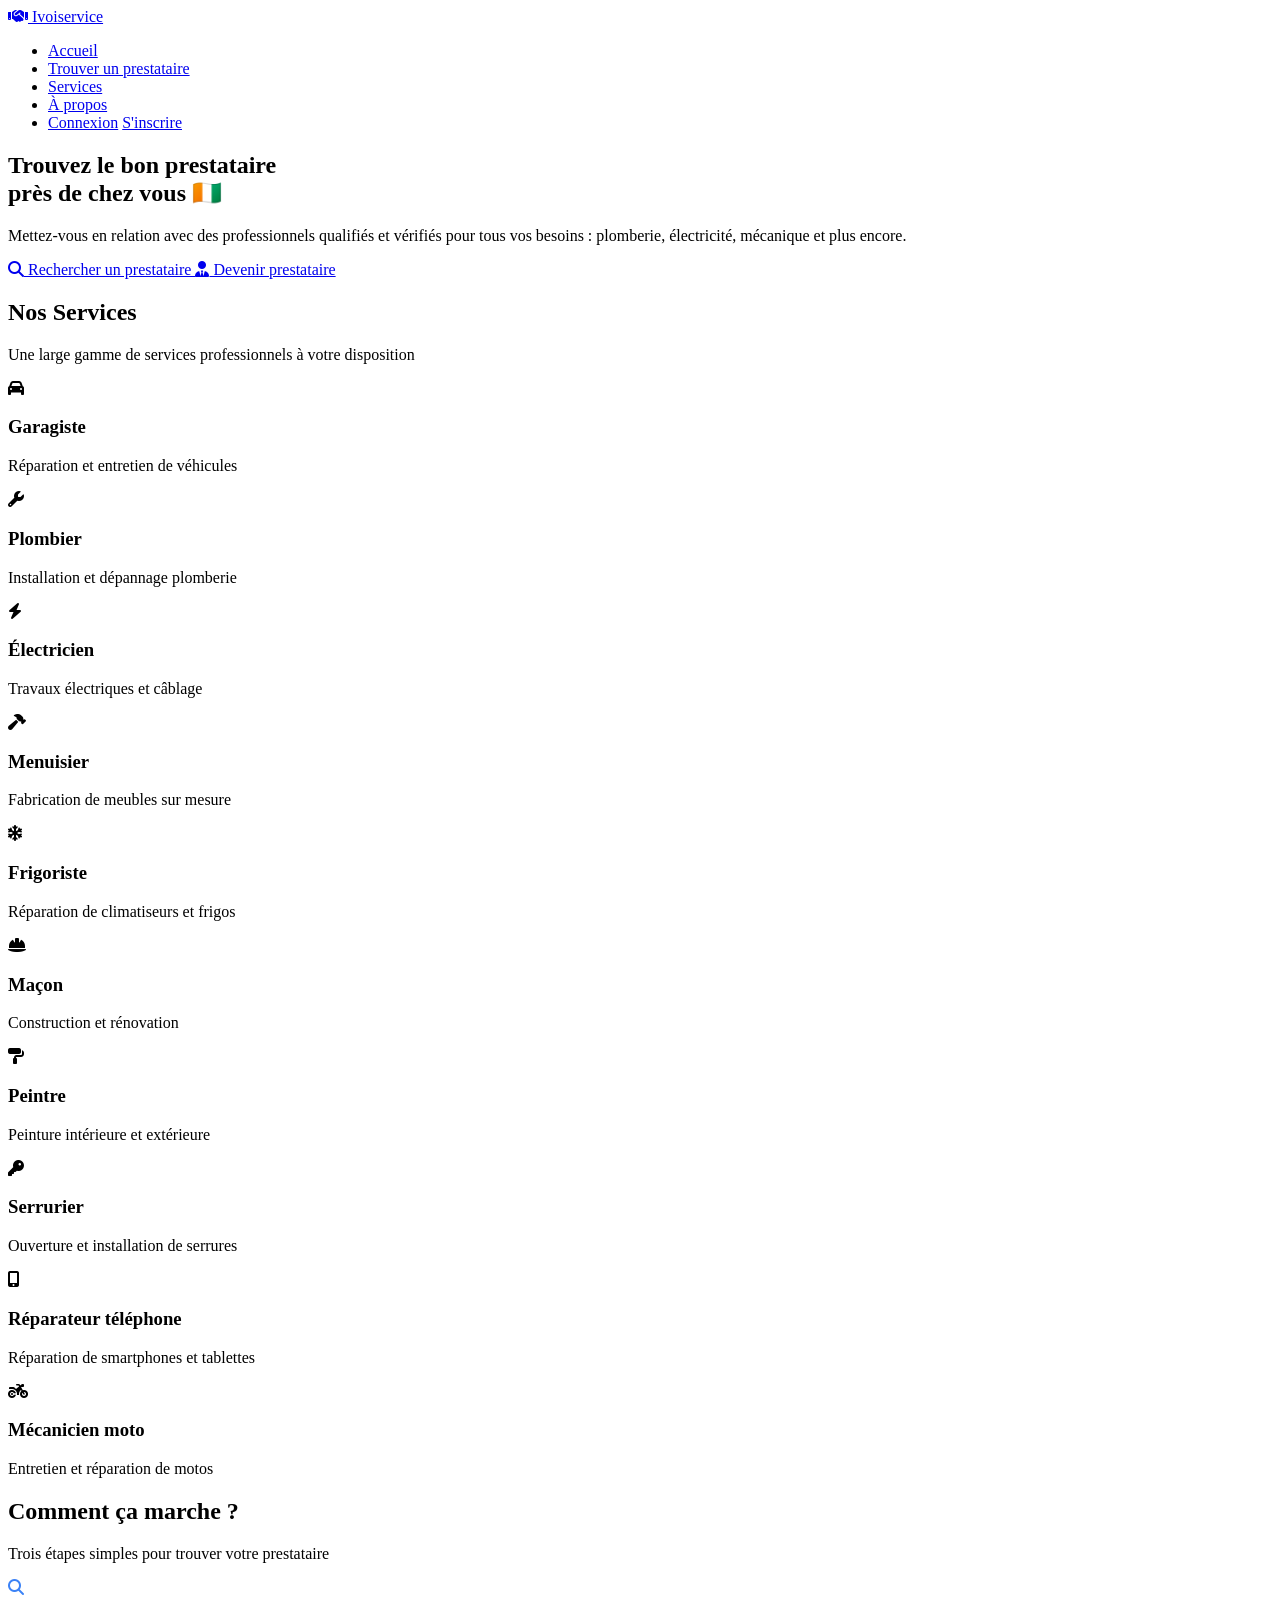
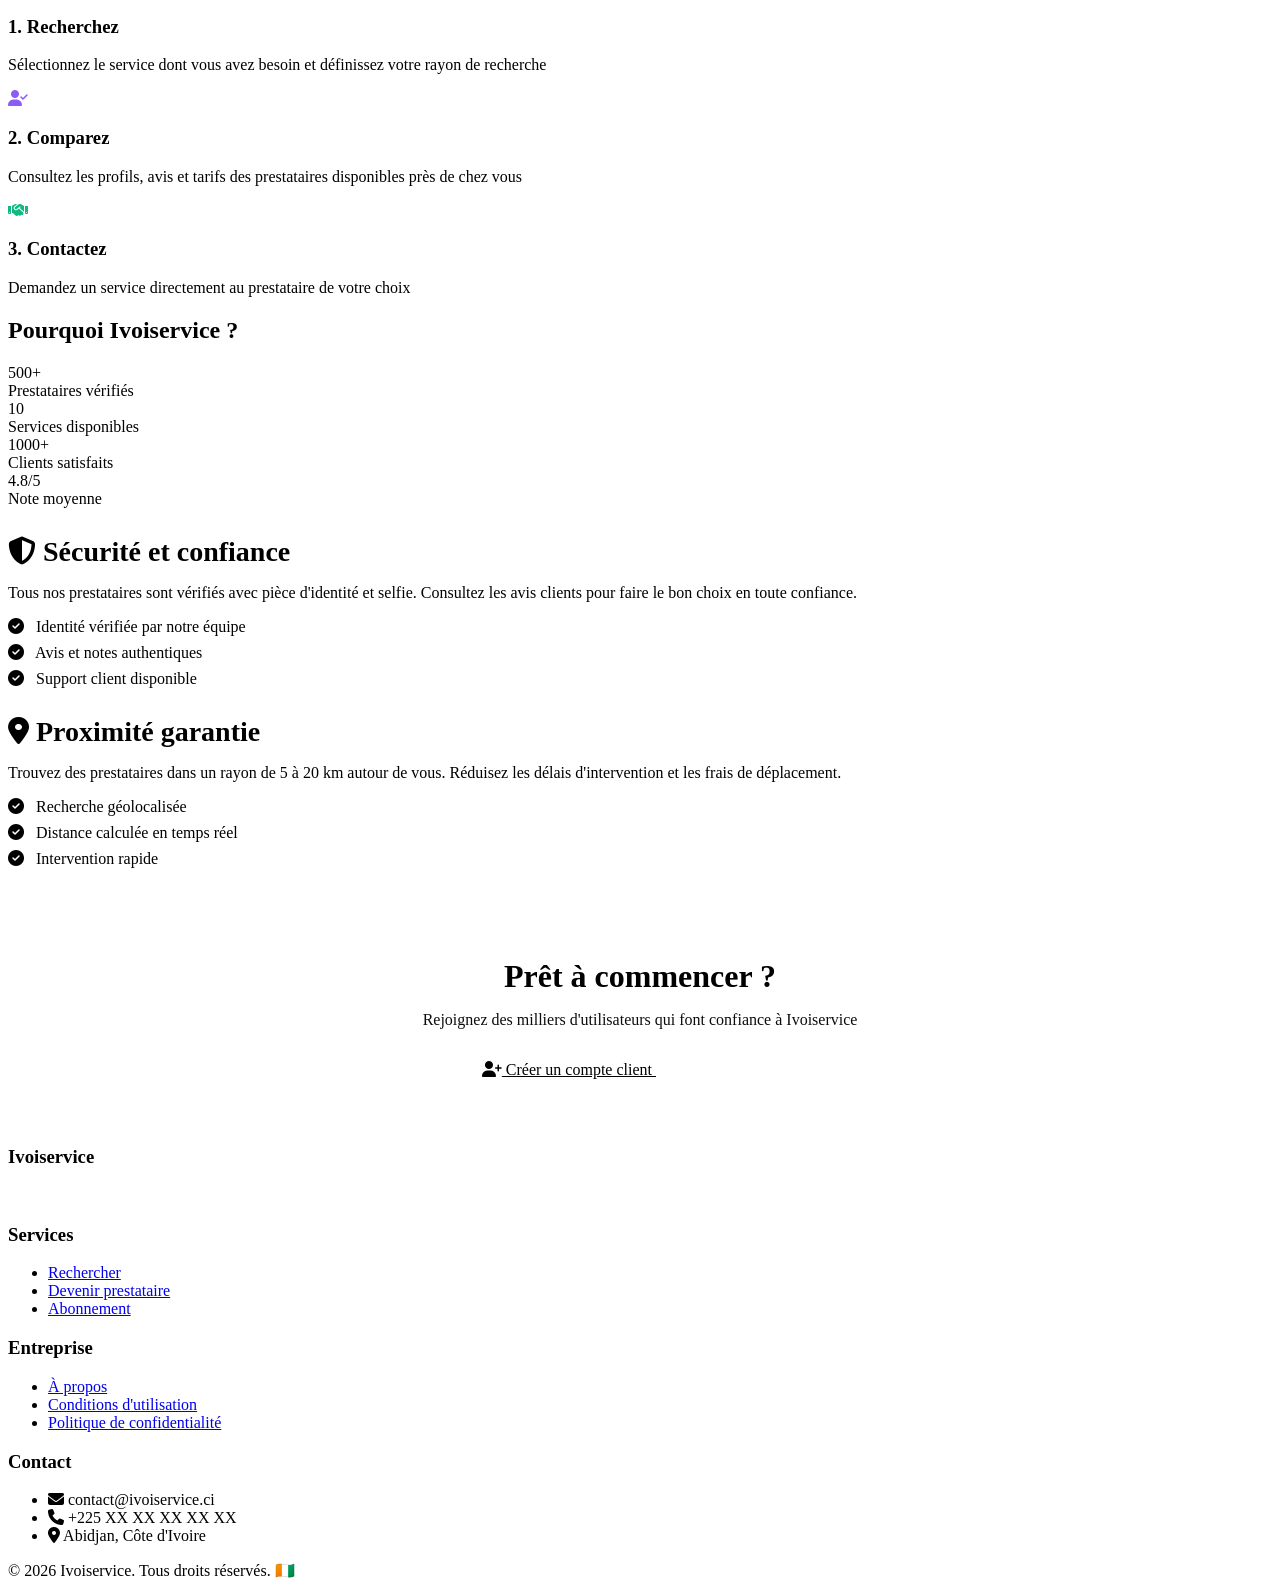
==== index.html @ f8a2c1c0 "Add initial index.html for Ivoiservice website Initial commit of the index.html file containing the " ====
<!DOCTYPE html>
<html lang="fr">
<head>
  <meta charset="UTF-8">
  <meta name="viewport" content="width=device-width, initial-scale=1.0">
  <meta name="description" content="Ivoiservice - Trouvez des prestataires locaux en Côte d'Ivoire : garagiste, plombier, électricien, menuisier et plus encore.">
  <title>Ivoiservice - Prestataires Locaux en Côte d'Ivoire</title>
  
  <!-- Favicon -->
  <link rel="icon" type="image/svg+xml" href="data:image/svg+xml,<svg xmlns='http://www.w3.org/2000/svg' viewBox='0 0 100 100'><text y='.9em' font-size='90'>🇨🇮</text></svg>">
  
  <!-- Fonts -->
  <link rel="preconnect" href="https://fonts.googleapis.com">
  <link rel="preconnect" href="https://fonts.gstatic.com" crossorigin>
  <link href="https://fonts.googleapis.com/css2?family=Inter:wght@300;400;500;600;700;800&display=swap" rel="stylesheet">
  
  <!-- Font Awesome -->
  <link rel="stylesheet" href="https://cdn.jsdelivr.net/npm/@fortawesome/fontawesome-free@6.4.0/css/all.min.css">
  
  <!-- Styles -->
  <link rel="stylesheet" href="css/style.css">
  <link rel="stylesheet" href="css/responsive.css">
</head>
<body>
  <!-- Header -->
  <header class="header">
    <div class="container">
      <nav class="navbar">
        <a href="index.html" class="logo">
          <i class="fas fa-handshake"></i>
          <span>Ivoiservice</span>
        </a>
        
        <ul class="nav-links" id="navLinks">
          <li><a href="index.html">Accueil</a></li>
          <li><a href="search.html">Trouver un prestataire</a></li>
          <li><a href="#services">Services</a></li>
          <li><a href="#about">À propos</a></li>
          <li id="authLinks">
            <a href="login.html" class="btn btn-outline btn-sm">Connexion</a>
            <a href="register-client.html" class="btn btn-primary btn-sm">S'inscrire</a>
          </li>
        </ul>
        
        <button class="nav-toggle" id="navToggle" style="display: none;">
          <i class="fas fa-bars"></i>
        </button>
      </nav>
    </div>
  </header>

  <!-- Overlay pour mobile -->
  <div class="nav-overlay" id="navOverlay"></div>

  <!-- Hero Section -->
  <section class="hero">
    <div class="container">
      <h1>Trouvez le bon prestataire<br>près de chez vous 🇨🇮</h1>
      <p>
        Mettez-vous en relation avec des professionnels qualifiés et vérifiés
        pour tous vos besoins : plomberie, électricité, mécanique et plus encore.
      </p>
      <div class="hero-buttons">
        <a href="search.html" class="btn btn-primary btn-lg">
          <i class="fas fa-search"></i> Rechercher un prestataire
        </a>
        <a href="register-provider.html" class="btn btn-secondary btn-lg">
          <i class="fas fa-user-tie"></i> Devenir prestataire
        </a>
      </div>
    </div>
  </section>

  <!-- Services Section -->
  <section class="services" id="services">
    <div class="container">
      <h2 class="section-title">Nos Services</h2>
      <p class="section-subtitle">
        Une large gamme de services professionnels à votre disposition
      </p>
      
      <div class="services-grid">
        <div class="service-card">
          <div class="service-icon">
            <i class="fas fa-car"></i>
          </div>
          <h3>Garagiste</h3>
          <p>Réparation et entretien de véhicules</p>
        </div>
        
        <div class="service-card">
          <div class="service-icon">
            <i class="fas fa-wrench"></i>
          </div>
          <h3>Plombier</h3>
          <p>Installation et dépannage plomberie</p>
        </div>
        
        <div class="service-card">
          <div class="service-icon">
            <i class="fas fa-bolt"></i>
          </div>
          <h3>Électricien</h3>
          <p>Travaux électriques et câblage</p>
        </div>
        
        <div class="service-card">
          <div class="service-icon">
            <i class="fas fa-hammer"></i>
          </div>
          <h3>Menuisier</h3>
          <p>Fabrication de meubles sur mesure</p>
        </div>
        
        <div class="service-card">
          <div class="service-icon">
            <i class="fas fa-snowflake"></i>
          </div>
          <h3>Frigoriste</h3>
          <p>Réparation de climatiseurs et frigos</p>
        </div>
        
        <div class="service-card">
          <div class="service-icon">
            <i class="fas fa-hard-hat"></i>
          </div>
          <h3>Maçon</h3>
          <p>Construction et rénovation</p>
        </div>
        
        <div class="service-card">
          <div class="service-icon">
            <i class="fas fa-paint-roller"></i>
          </div>
          <h3>Peintre</h3>
          <p>Peinture intérieure et extérieure</p>
        </div>
        
        <div class="service-card">
          <div class="service-icon">
            <i class="fas fa-key"></i>
          </div>
          <h3>Serrurier</h3>
          <p>Ouverture et installation de serrures</p>
        </div>
        
        <div class="service-card">
          <div class="service-icon">
            <i class="fas fa-mobile-alt"></i>
          </div>
          <h3>Réparateur téléphone</h3>
          <p>Réparation de smartphones et tablettes</p>
        </div>
        
        <div class="service-card">
          <div class="service-icon">
            <i class="fas fa-motorcycle"></i>
          </div>
          <h3>Mécanicien moto</h3>
          <p>Entretien et réparation de motos</p>
        </div>
      </div>
    </div>
  </section>

  <!-- How it works Section -->
  <section class="services" style="background-color: white;">
    <div class="container">
      <h2 class="section-title">Comment ça marche ?</h2>
      <p class="section-subtitle">
        Trois étapes simples pour trouver votre prestataire
      </p>
      
      <div class="services-grid" style="grid-template-columns: repeat(auto-fit, minmax(280px, 1fr));">
        <div class="service-card">
          <div class="service-icon" style="color: #3B82F6;">
            <i class="fas fa-search"></i>
          </div>
          <h3>1. Recherchez</h3>
          <p>Sélectionnez le service dont vous avez besoin et définissez votre rayon de recherche</p>
        </div>
        
        <div class="service-card">
          <div class="service-icon" style="color: #8B5CF6;">
            <i class="fas fa-user-check"></i>
          </div>
          <h3>2. Comparez</h3>
          <p>Consultez les profils, avis et tarifs des prestataires disponibles près de chez vous</p>
        </div>
        
        <div class="service-card">
          <div class="service-icon" style="color: #10B981;">
            <i class="fas fa-handshake"></i>
          </div>
          <h3>3. Contactez</h3>
          <p>Demandez un service directement au prestataire de votre choix</p>
        </div>
      </div>
    </div>
  </section>

  <!-- Stats Section -->
  <section class="services" id="about">
    <div class="container">
      <h2 class="section-title">Pourquoi Ivoiservice ?</h2>
      
      <div class="stats-grid">
        <div class="stat-card">
          <div class="stat-value">500+</div>
          <div class="stat-label">Prestataires vérifiés</div>
        </div>
        
        <div class="stat-card">
          <div class="stat-value">10</div>
          <div class="stat-label">Services disponibles</div>
        </div>
        
        <div class="stat-card">
          <div class="stat-value">1000+</div>
          <div class="stat-label">Clients satisfaits</div>
        </div>
        
        <div class="stat-card">
          <div class="stat-value">4.8/5</div>
          <div class="stat-label">Note moyenne</div>
        </div>
      </div>
      
      <div class="card mt-lg">
        <div class="grid-responsive" style="align-items: center;">
          <div>
            <h3 style="font-size: 1.75rem; margin-bottom: 1rem; color: var(--primary);">
              <i class="fas fa-shield-alt"></i> Sécurité et confiance
            </h3>
            <p style="color: var(--text-light); margin-bottom: 1rem;">
              Tous nos prestataires sont vérifiés avec pièce d'identité et selfie. 
              Consultez les avis clients pour faire le bon choix en toute confiance.
            </p>
            <ul style="list-style: none; padding: 0;">
              <li style="margin-bottom: 0.5rem;">
                <i class="fas fa-check-circle" style="color: var(--success); margin-right: 0.5rem;"></i>
                Identité vérifiée par notre équipe
              </li>
              <li style="margin-bottom: 0.5rem;">
                <i class="fas fa-check-circle" style="color: var(--success); margin-right: 0.5rem;"></i>
                Avis et notes authentiques
              </li>
              <li style="margin-bottom: 0.5rem;">
                <i class="fas fa-check-circle" style="color: var(--success); margin-right: 0.5rem;"></i>
                Support client disponible
              </li>
            </ul>
          </div>
          
          <div>
            <h3 style="font-size: 1.75rem; margin-bottom: 1rem; color: var(--primary);">
              <i class="fas fa-map-marker-alt"></i> Proximité garantie
            </h3>
            <p style="color: var(--text-light); margin-bottom: 1rem;">
              Trouvez des prestataires dans un rayon de 5 à 20 km autour de vous. 
              Réduisez les délais d'intervention et les frais de déplacement.
            </p>
            <ul style="list-style: none; padding: 0;">
              <li style="margin-bottom: 0.5rem;">
                <i class="fas fa-check-circle" style="color: var(--success); margin-right: 0.5rem;"></i>
                Recherche géolocalisée
              </li>
              <li style="margin-bottom: 0.5rem;">
                <i class="fas fa-check-circle" style="color: var(--success); margin-right: 0.5rem;"></i>
                Distance calculée en temps réel
              </li>
              <li style="margin-bottom: 0.5rem;">
                <i class="fas fa-check-circle" style="color: var(--success); margin-right: 0.5rem;"></i>
                Intervention rapide
              </li>
            </ul>
          </div>
        </div>
      </div>
    </div>
  </section>

  <!-- CTA Section -->
  <section class="hero" style="padding: 3rem 0;">
    <div class="container" style="text-align: center;">
      <h2 style="font-size: 2rem; margin-bottom: 1rem;">Prêt à commencer ?</h2>
      <p style="margin-bottom: 2rem; opacity: 0.95;">
        Rejoignez des milliers d'utilisateurs qui font confiance à Ivoiservice
      </p>
      <div class="hero-buttons">
        <a href="register-client.html" class="btn btn-secondary btn-lg" style="background-color: white; color: var(--primary);">
          <i class="fas fa-user-plus"></i> Créer un compte client
        </a>
        <a href="register-provider.html" class="btn btn-outline btn-lg" style="border-color: white; color: white;">
          <i class="fas fa-briefcase"></i> Devenir prestataire
        </a>
      </div>
    </div>
  </section>

  <!-- Footer -->
  <footer class="footer">
    <div class="container">
      <div class="footer-content">
        <div class="footer-section">
          <h3>Ivoiservice</h3>
          <p style="color: rgba(255, 255, 255, 0.8);">
            La plateforme de référence pour trouver des prestataires locaux de confiance en Côte d'Ivoire.
          </p>
        </div>
        
        <div class="footer-section">
          <h3>Services</h3>
          <ul>
            <li><a href="search.html">Rechercher</a></li>
            <li><a href="register-provider.html">Devenir prestataire</a></li>
            <li><a href="subscription.html">Abonnement</a></li>
          </ul>
        </div>
        
        <div class="footer-section">
          <h3>Entreprise</h3>
          <ul>
            <li><a href="#about">À propos</a></li>
            <li><a href="#">Conditions d'utilisation</a></li>
            <li><a href="#">Politique de confidentialité</a></li>
          </ul>
        </div>
        
        <div class="footer-section">
          <h3>Contact</h3>
          <ul>
            <li><i class="fas fa-envelope"></i> contact@ivoiservice.ci</li>
            <li><i class="fas fa-phone"></i> +225 XX XX XX XX XX</li>
            <li><i class="fas fa-map-marker-alt"></i> Abidjan, Côte d'Ivoire</li>
          </ul>
        </div>
      </div>
      
      <div class="footer-bottom">
        <p>&copy; 2026 Ivoiservice. Tous droits réservés. 🇨🇮</p>
      </div>
    </div>
  </footer>

  <!-- Scripts -->
  <script src="js/utils.js"></script>
  <script>
    // Gestion du menu mobile
    const navToggle = document.getElementById('navToggle');
    const navLinks = document.getElementById('navLinks');
    const navOverlay = document.getElementById('navOverlay');
    
    // Afficher le bouton toggle sur mobile
    if (window.innerWidth <= 768) {
      navToggle.style.display = 'block';
    }
    
    window.addEventListener('resize', () => {
      if (window.innerWidth <= 768) {
        navToggle.style.display = 'block';
      } else {
        navToggle.style.display = 'none';
        navLinks.classList.remove('active');
        navOverlay.classList.remove('active');
      }
    });
    
    navToggle.addEventListener('click', () => {
      navLinks.classList.toggle('active');
      navOverlay.classList.toggle('active');
    });
    
    navOverlay.addEventListener('click', () => {
      navLinks.classList.remove('active');
      navOverlay.classList.remove('active');
    });
    
    // Gestion de l'affichage des liens d'authentification
    function updateAuthLinks() {
      const authLinksContainer = document.getElementById('authLinks');
      
      if (Utils.Session.isLoggedIn()) {
        const user = Utils.Session.getCurrentUser();
        let dashboardUrl = 'client-dashboard.html';
        
        if (user.role === 'PROVIDER') {
          dashboardUrl = 'provider-dashboard.html';
        } else if (user.role === 'ADMIN') {
          dashboardUrl = 'admin-dashboard.html';
        }
        
        authLinksContainer.innerHTML = `
          <a href="${dashboardUrl}" class="btn btn-outline btn-sm">
            <i class="fas fa-user"></i> Mon compte
          </a>
          <button onclick="logout()" class="btn btn-primary btn-sm">
            <i class="fas fa-sign-out-alt"></i> Déconnexion
          </button>
        `;
      }
    }
    
    function logout() {
      if (Utils.confirmAction('Êtes-vous sûr de vouloir vous déconnecter ?', () => {
        Utils.Session.logout();
        Utils.showToast('Vous êtes déconnecté', 'success');
        setTimeout(() => {
          window.location.reload();
        }, 1000);
      }));
    }
    
    // Initialiser au chargement
    document.addEventListener('DOMContentLoaded', () => {
      updateAuthLinks();
      
      // Smooth scroll pour les liens d'ancrage
      document.querySelectorAll('a[href^="#"]').forEach(anchor => {
        anchor.addEventListener('click', function (e) {
          const href = this.getAttribute('href');
          if (href !== '#' && href !== '') {
            e.preventDefault();
            const target = document.querySelector(href);
            if (target) {
              target.scrollIntoView({
                behavior: 'smooth',
                block: 'start'
              });
            }
          }
        });
      });
    });
  </script>
</body>
</html>
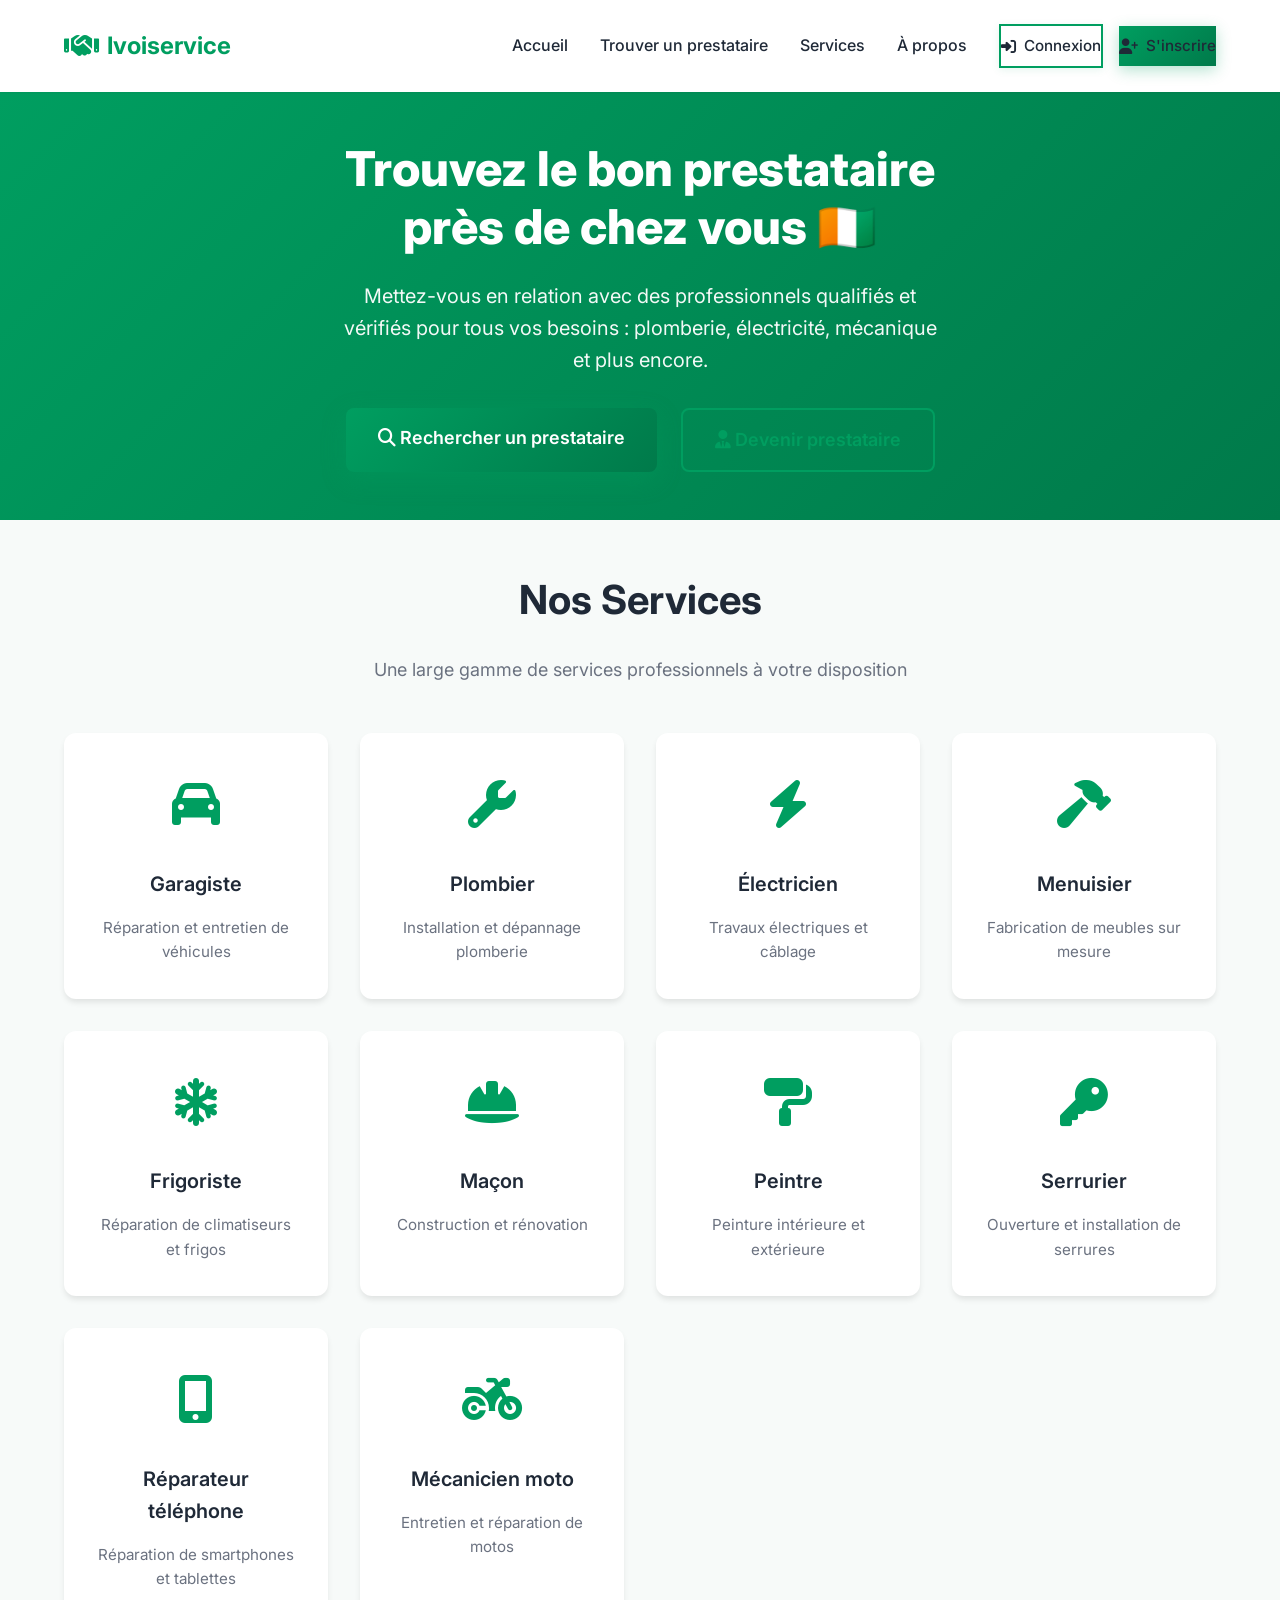
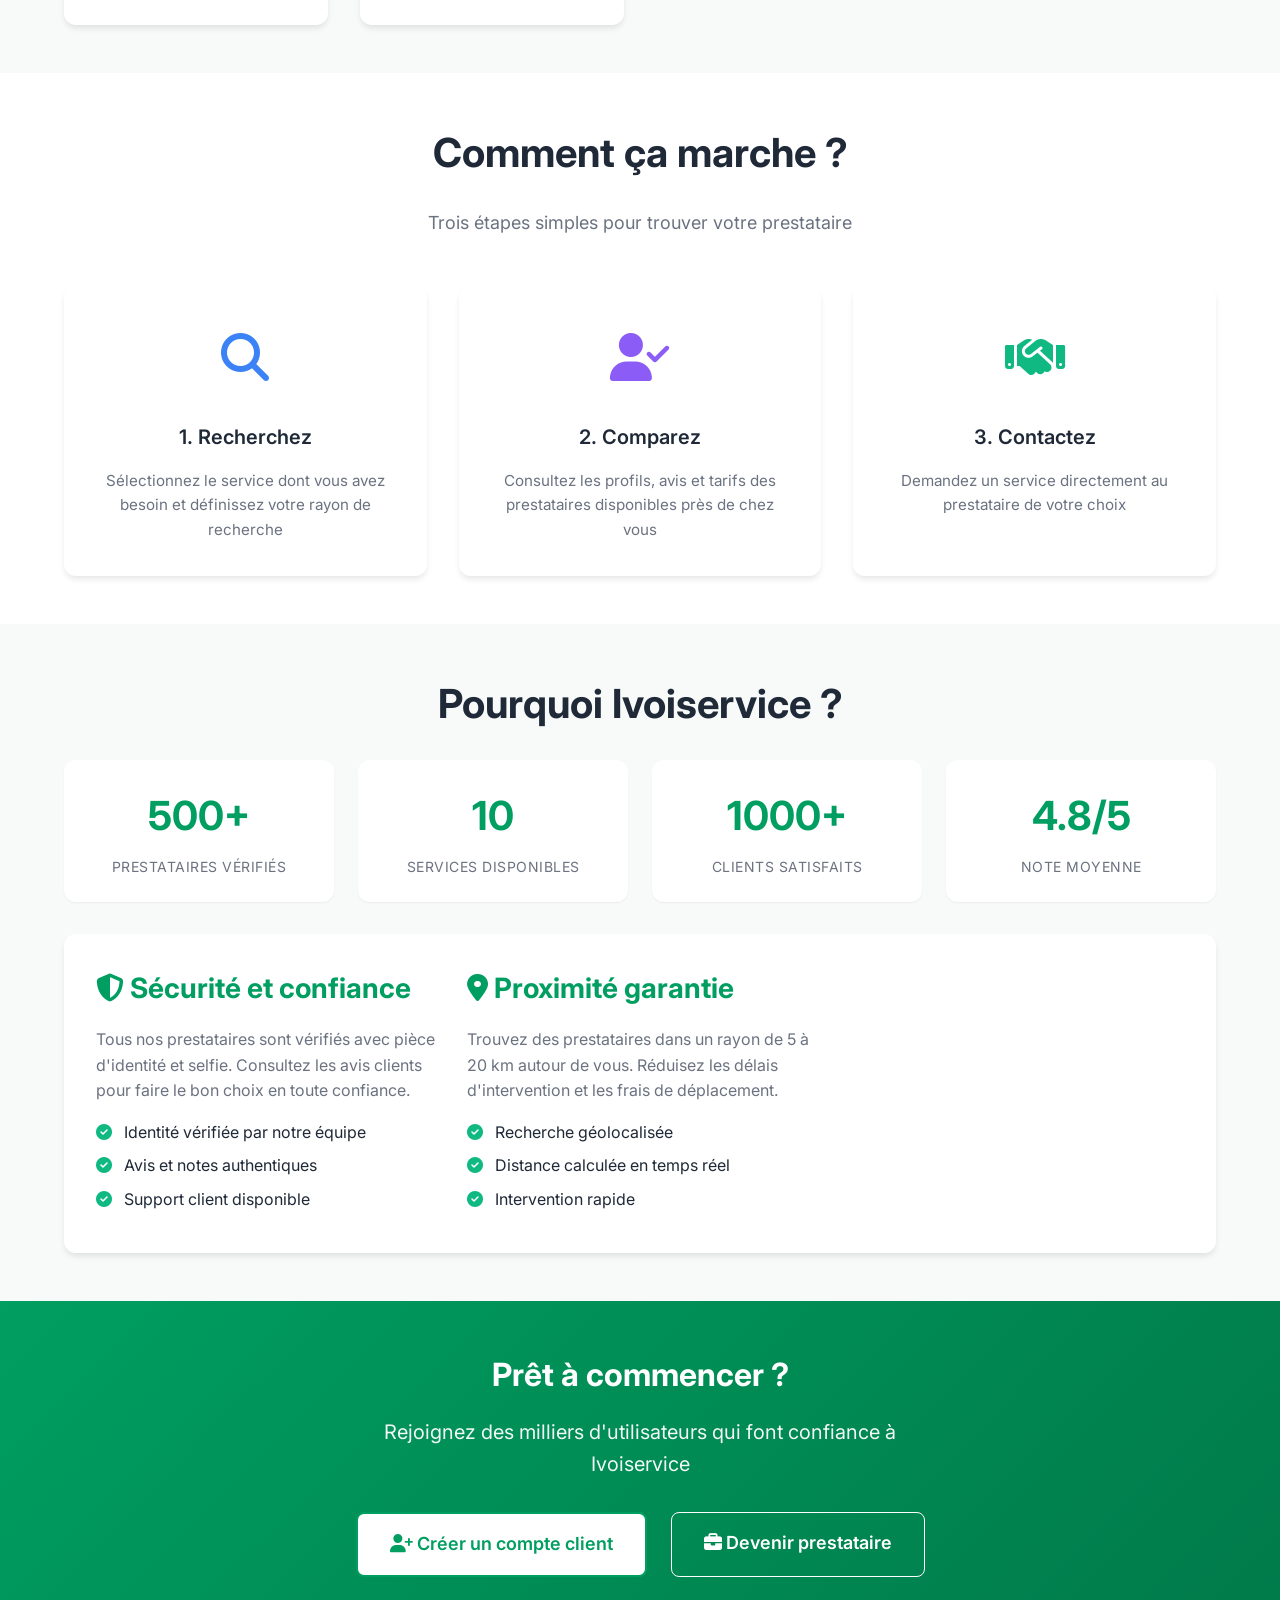
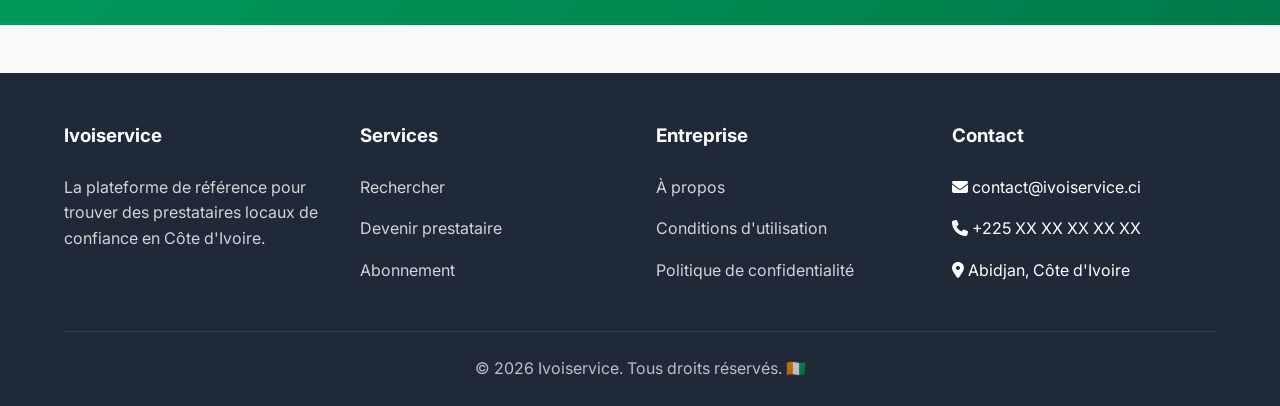
==== commit 06cdf86a: "Update index.html" ====
--- a/index.html
+++ b/index.html
@@ -20,6 +20,116 @@
   <!-- Styles -->
   <link rel="stylesheet" href="css/style.css">
   <link rel="stylesheet" href="css/responsive.css">
+  
+  <style>
+    /* Auth buttons redesign - Modern and attractive */
+    .auth-buttons-container {
+      display: flex;
+      gap: 1rem;
+      align-items: center;
+    }
+    
+    .btn-login-modern {
+      display: inline-flex;
+      align-items: center;
+      gap: 0.5rem;
+      padding: 0.75rem 1.5rem;
+      background: white;
+      color: var(--primary);
+      border: 2px solid var(--primary);
+      border-radius: var(--radius-full);
+      font-weight: 600;
+      font-size: 0.95rem;
+      transition: all 0.3s ease;
+      text-decoration: none;
+      box-shadow: 0 2px 8px rgba(0, 158, 96, 0.1);
+    }
+    
+    .btn-login-modern:hover {
+      background: var(--primary);
+      color: white;
+      transform: translateY(-2px);
+      box-shadow: 0 4px 12px rgba(0, 158, 96, 0.2);
+    }
+    
+    .btn-signup-modern {
+      display: inline-flex;
+      align-items: center;
+      gap: 0.5rem;
+      padding: 0.75rem 1.75rem;
+      background: linear-gradient(135deg, var(--primary) 0%, var(--primary-dark) 100%);
+      color: white;
+      border: none;
+      border-radius: var(--radius-full);
+      font-weight: 700;
+      font-size: 0.95rem;
+      transition: all 0.3s ease;
+      text-decoration: none;
+      box-shadow: 0 4px 15px rgba(0, 158, 96, 0.3);
+      position: relative;
+      overflow: hidden;
+    }
+    
+    .btn-signup-modern::before {
+      content: '';
+      position: absolute;
+      top: 0;
+      left: -100%;
+      width: 100%;
+      height: 100%;
+      background: linear-gradient(90deg, transparent, rgba(255,255,255,0.3), transparent);
+      transition: left 0.5s;
+    }
+    
+    .btn-signup-modern:hover {
+      transform: translateY(-2px);
+      box-shadow: 0 6px 20px rgba(0, 158, 96, 0.4);
+    }
+    
+    .btn-signup-modern:hover::before {
+      left: 100%;
+    }
+    
+    .btn-signup-modern i {
+      animation: pulse 2s infinite;
+    }
+    
+    @keyframes pulse {
+      0%, 100% { transform: scale(1); }
+      50% { transform: scale(1.1); }
+    }
+    
+    /* Hero CTA buttons enhanced */
+    .hero-btn-primary {
+      background: linear-gradient(135deg, var(--primary) 0%, var(--primary-dark) 100%);
+      box-shadow: 0 8px 25px rgba(0, 158, 96, 0.3);
+      animation: float 3s ease-in-out infinite;
+    }
+    
+    .hero-btn-primary:hover {
+      transform: translateY(-5px);
+      box-shadow: 0 12px 35px rgba(0, 158, 96, 0.4);
+    }
+    
+    @keyframes float {
+      0%, 100% { transform: translateY(0); }
+      50% { transform: translateY(-5px); }
+    }
+    
+    /* Mobile responsiveness for auth buttons */
+    @media (max-width: 768px) {
+      .auth-buttons-container {
+        flex-direction: column;
+        width: 100%;
+      }
+      
+      .btn-login-modern,
+      .btn-signup-modern {
+        width: 100%;
+        justify-content: center;
+      }
+    }
+  </style>
 </head>
 <body>
   <!-- Header -->
@@ -36,9 +146,15 @@
           <li><a href="search.html">Trouver un prestataire</a></li>
           <li><a href="#services">Services</a></li>
           <li><a href="#about">À propos</a></li>
-          <li id="authLinks">
-            <a href="login.html" class="btn btn-outline btn-sm">Connexion</a>
-            <a href="register-client.html" class="btn btn-primary btn-sm">S'inscrire</a>
+          <li id="authLinks" class="auth-buttons-container">
+            <a href="login.html" class="btn-login-modern">
+              <i class="fas fa-sign-in-alt"></i>
+              Connexion
+            </a>
+            <a href="register-client.html" class="btn-signup-modern">
+              <i class="fas fa-user-plus"></i>
+              S'inscrire
+            </a>
           </li>
         </ul>
         
@@ -61,7 +177,7 @@
         pour tous vos besoins : plomberie, électricité, mécanique et plus encore.
       </p>
       <div class="hero-buttons">
-        <a href="search.html" class="btn btn-primary btn-lg">
+        <a href="search.html" class="btn btn-primary btn-lg hero-btn-primary">
           <i class="fas fa-search"></i> Rechercher un prestataire
         </a>
         <a href="register-provider.html" class="btn btn-secondary btn-lg">
@@ -322,8 +438,8 @@
           <h3>Entreprise</h3>
           <ul>
             <li><a href="#about">À propos</a></li>
-            <li><a href="#">Conditions d'utilisation</a></li>
-            <li><a href="#">Politique de confidentialité</a></li>
+            <li><a href="privacy.html">Conditions d'utilisation</a></li>
+            <li><a href="privacy.html">Politique de confidentialité</a></li>
           </ul>
         </div>
         
@@ -345,6 +461,7 @@
 
   <!-- Scripts -->
   <script src="js/utils.js"></script>
+  <script src="js/auth.js"></script>
   <script>
     // Gestion du menu mobile
     const navToggle = document.getElementById('navToggle');
@@ -383,18 +500,21 @@
       if (Utils.Session.isLoggedIn()) {
         const user = Utils.Session.getCurrentUser();
         let dashboardUrl = 'client-dashboard.html';
+        let dashboardLabel = 'Mon espace';
         
         if (user.role === 'PROVIDER') {
           dashboardUrl = 'provider-dashboard.html';
+          dashboardLabel = 'Mon espace pro';
         } else if (user.role === 'ADMIN') {
           dashboardUrl = 'admin-dashboard.html';
+          dashboardLabel = 'Administration';
         }
         
         authLinksContainer.innerHTML = `
-          <a href="${dashboardUrl}" class="btn btn-outline btn-sm">
-            <i class="fas fa-user"></i> Mon compte
+          <a href="${dashboardUrl}" class="btn-login-modern">
+            <i class="fas fa-user"></i> ${dashboardLabel}
           </a>
-          <button onclick="logout()" class="btn btn-primary btn-sm">
+          <button onclick="logout()" class="btn-signup-modern" style="cursor: pointer;">
             <i class="fas fa-sign-out-alt"></i> Déconnexion
           </button>
         `;
@@ -402,13 +522,13 @@
     }
     
     function logout() {
-      if (Utils.confirmAction('Êtes-vous sûr de vouloir vous déconnecter ?', () => {
+      if (confirm('Êtes-vous sûr de vouloir vous déconnecter ?')) {
         Utils.Session.logout();
-        Utils.showToast('Vous êtes déconnecté', 'success');
+        Utils.showToast('À bientôt !', 'success');
         setTimeout(() => {
           window.location.reload();
         }, 1000);
-      }));
+      }
     }
     
     // Initialiser au chargement
--- a/css/style.css
+++ b/css/style.css
@@ -0,0 +1,821 @@
+/* ==============================================
+   IVOISERVICE - Styles Principaux
+   ============================================== */
+
+/* Variables CSS */
+:root {
+  /* Couleurs */
+  --primary: #009E60;
+  --primary-dark: #007A4A;
+  --primary-soft: #BFEAD6;
+  --background: #F7FAF9;
+  --card: #FFFFFF;
+  --text: #1F2937;
+  --text-light: #6B7280;
+  --text-lighter: #9CA3AF;
+  --border: #E5E7EB;
+  --error: #EF4444;
+  --success: #10B981;
+  --warning: #F59E0B;
+  
+  /* Espacements */
+  --spacing-xs: 0.5rem;
+  --spacing-sm: 1rem;
+  --spacing-md: 1.5rem;
+  --spacing-lg: 2rem;
+  --spacing-xl: 3rem;
+  
+  /* Border radius */
+  --radius-sm: 0.375rem;
+  --radius-md: 0.5rem;
+  --radius-lg: 0.75rem;
+  --radius-xl: 1rem;
+  
+  /* Ombres */
+  --shadow-sm: 0 1px 2px 0 rgba(0, 0, 0, 0.05);
+  --shadow-md: 0 4px 6px -1px rgba(0, 0, 0, 0.1);
+  --shadow-lg: 0 10px 15px -3px rgba(0, 0, 0, 0.1);
+  --shadow-xl: 0 20px 25px -5px rgba(0, 0, 0, 0.1);
+  
+  /* Transitions */
+  --transition: all 0.3s ease;
+}
+
+/* Reset et Base */
+* {
+  margin: 0;
+  padding: 0;
+  box-sizing: border-box;
+}
+
+body {
+  font-family: 'Inter', -apple-system, BlinkMacSystemFont, 'Segoe UI', Roboto, sans-serif;
+  background-color: var(--background);
+  color: var(--text);
+  line-height: 1.6;
+  font-size: 16px;
+}
+
+a {
+  text-decoration: none;
+  color: inherit;
+  transition: var(--transition);
+}
+
+img {
+  max-width: 100%;
+  height: auto;
+  display: block;
+}
+
+button {
+  font-family: inherit;
+  cursor: pointer;
+  border: none;
+  transition: var(--transition);
+}
+
+input, textarea, select {
+  font-family: inherit;
+  font-size: inherit;
+  border: 1px solid var(--border);
+  border-radius: var(--radius-md);
+  padding: 0.75rem 1rem;
+  width: 100%;
+  transition: var(--transition);
+}
+
+input:focus, textarea:focus, select:focus {
+  outline: none;
+  border-color: var(--primary);
+  box-shadow: 0 0 0 3px rgba(0, 158, 96, 0.1);
+}
+
+/* Container */
+.container {
+  max-width: 1200px;
+  margin: 0 auto;
+  padding: 0 var(--spacing-md);
+}
+
+/* Header / Navigation */
+.header {
+  background-color: var(--card);
+  box-shadow: var(--shadow-sm);
+  position: sticky;
+  top: 0;
+  z-index: 1000;
+}
+
+.navbar {
+  display: flex;
+  justify-content: space-between;
+  align-items: center;
+  padding: var(--spacing-md) 0;
+}
+
+.logo {
+  display: flex;
+  align-items: center;
+  gap: 0.5rem;
+  font-size: 1.5rem;
+  font-weight: 700;
+  color: var(--primary);
+}
+
+.logo i {
+  font-size: 1.75rem;
+}
+
+.nav-links {
+  display: flex;
+  gap: var(--spacing-lg);
+  list-style: none;
+  align-items: center;
+}
+
+.nav-links a {
+  color: var(--text);
+  font-weight: 500;
+  padding: 0.5rem 0;
+  position: relative;
+}
+
+.nav-links a:hover {
+  color: var(--primary);
+}
+
+.nav-links a::after {
+  content: '';
+  position: absolute;
+  bottom: 0;
+  left: 0;
+  width: 0;
+  height: 2px;
+  background-color: var(--primary);
+  transition: width 0.3s ease;
+}
+
+.nav-links a:hover::after {
+  width: 100%;
+}
+
+/* Boutons */
+.btn {
+  display: inline-block;
+  padding: 0.75rem 1.5rem;
+  border-radius: var(--radius-md);
+  font-weight: 600;
+  text-align: center;
+  transition: var(--transition);
+  cursor: pointer;
+}
+
+.btn-primary {
+  background-color: var(--primary);
+  color: white;
+}
+
+.btn-primary:hover {
+  background-color: var(--primary-dark);
+  transform: translateY(-2px);
+  box-shadow: var(--shadow-lg);
+}
+
+.btn-secondary {
+  background-color: transparent;
+  color: var(--primary);
+  border: 2px solid var(--primary);
+}
+
+.btn-secondary:hover {
+  background-color: var(--primary);
+  color: white;
+}
+
+.btn-outline {
+  background-color: transparent;
+  border: 1px solid var(--border);
+  color: var(--text);
+}
+
+.btn-outline:hover {
+  background-color: var(--background);
+  border-color: var(--primary);
+  color: var(--primary);
+}
+
+.btn-full {
+  width: 100%;
+}
+
+.btn-sm {
+  padding: 0.5rem 1rem;
+  font-size: 0.875rem;
+}
+
+.btn-lg {
+  padding: 1rem 2rem;
+  font-size: 1.125rem;
+}
+
+/* Hero Section */
+.hero {
+  background: linear-gradient(135deg, var(--primary) 0%, var(--primary-dark) 100%);
+  color: white;
+  padding: var(--spacing-xl) 0;
+  text-align: center;
+}
+
+.hero h1 {
+  font-size: 3rem;
+  font-weight: 800;
+  margin-bottom: var(--spacing-md);
+  line-height: 1.2;
+}
+
+.hero p {
+  font-size: 1.25rem;
+  margin-bottom: var(--spacing-lg);
+  opacity: 0.95;
+  max-width: 600px;
+  margin-left: auto;
+  margin-right: auto;
+}
+
+.hero-buttons {
+  display: flex;
+  gap: var(--spacing-md);
+  justify-content: center;
+  flex-wrap: wrap;
+}
+
+/* Services Grid */
+.services {
+  padding: var(--spacing-xl) 0;
+}
+
+.section-title {
+  text-align: center;
+  font-size: 2.5rem;
+  font-weight: 700;
+  margin-bottom: var(--spacing-md);
+  color: var(--text);
+}
+
+.section-subtitle {
+  text-align: center;
+  font-size: 1.125rem;
+  color: var(--text-light);
+  margin-bottom: var(--spacing-xl);
+  max-width: 700px;
+  margin-left: auto;
+  margin-right: auto;
+}
+
+.services-grid {
+  display: grid;
+  grid-template-columns: repeat(auto-fit, minmax(250px, 1fr));
+  gap: var(--spacing-lg);
+}
+
+.service-card {
+  background-color: var(--card);
+  padding: var(--spacing-lg);
+  border-radius: var(--radius-lg);
+  box-shadow: var(--shadow-md);
+  text-align: center;
+  transition: var(--transition);
+  border: 2px solid transparent;
+}
+
+.service-card:hover {
+  transform: translateY(-5px);
+  box-shadow: var(--shadow-xl);
+  border-color: var(--primary-soft);
+}
+
+.service-icon {
+  font-size: 3rem;
+  color: var(--primary);
+  margin-bottom: var(--spacing-md);
+}
+
+.service-card h3 {
+  font-size: 1.25rem;
+  font-weight: 600;
+  margin-bottom: var(--spacing-sm);
+  color: var(--text);
+}
+
+.service-card p {
+  color: var(--text-light);
+  font-size: 0.95rem;
+}
+
+/* Cards */
+.card {
+  background-color: var(--card);
+  border-radius: var(--radius-lg);
+  box-shadow: var(--shadow-md);
+  padding: var(--spacing-lg);
+  transition: var(--transition);
+}
+
+.card:hover {
+  box-shadow: var(--shadow-lg);
+}
+
+.card-header {
+  border-bottom: 1px solid var(--border);
+  padding-bottom: var(--spacing-md);
+  margin-bottom: var(--spacing-md);
+}
+
+.card-title {
+  font-size: 1.5rem;
+  font-weight: 600;
+  color: var(--text);
+}
+
+/* Forms */
+.form-group {
+  margin-bottom: var(--spacing-md);
+}
+
+.form-label {
+  display: block;
+  font-weight: 500;
+  margin-bottom: var(--spacing-xs);
+  color: var(--text);
+}
+
+.form-input {
+  width: 100%;
+}
+
+.form-error {
+  color: var(--error);
+  font-size: 0.875rem;
+  margin-top: var(--spacing-xs);
+  display: none;
+}
+
+.form-error.show {
+  display: block;
+}
+
+.form-help {
+  font-size: 0.875rem;
+  color: var(--text-light);
+  margin-top: var(--spacing-xs);
+}
+
+/* Badges */
+.badge {
+  display: inline-block;
+  padding: 0.25rem 0.75rem;
+  border-radius: 9999px;
+  font-size: 0.75rem;
+  font-weight: 600;
+  text-transform: uppercase;
+  letter-spacing: 0.5px;
+}
+
+.badge-primary {
+  background-color: var(--primary-soft);
+  color: var(--primary-dark);
+}
+
+.badge-success {
+  background-color: #D1FAE5;
+  color: #065F46;
+}
+
+.badge-warning {
+  background-color: #FEF3C7;
+  color: #92400E;
+}
+
+.badge-error {
+  background-color: #FEE2E2;
+  color: #991B1B;
+}
+
+.badge-gray {
+  background-color: #F3F4F6;
+  color: #4B5563;
+}
+
+/* Alert */
+.alert {
+  padding: var(--spacing-md);
+  border-radius: var(--radius-md);
+  margin-bottom: var(--spacing-md);
+  display: flex;
+  align-items: center;
+  gap: var(--spacing-sm);
+}
+
+.alert-success {
+  background-color: #D1FAE5;
+  color: #065F46;
+  border-left: 4px solid var(--success);
+}
+
+.alert-error {
+  background-color: #FEE2E2;
+  color: #991B1B;
+  border-left: 4px solid var(--error);
+}
+
+.alert-warning {
+  background-color: #FEF3C7;
+  color: #92400E;
+  border-left: 4px solid var(--warning);
+}
+
+.alert-info {
+  background-color: var(--primary-soft);
+  color: var(--primary-dark);
+  border-left: 4px solid var(--primary);
+}
+
+/* Stats */
+.stats-grid {
+  display: grid;
+  grid-template-columns: repeat(auto-fit, minmax(200px, 1fr));
+  gap: var(--spacing-md);
+  margin-bottom: var(--spacing-lg);
+}
+
+.stat-card {
+  background-color: var(--card);
+  padding: var(--spacing-md);
+  border-radius: var(--radius-lg);
+  box-shadow: var(--shadow-sm);
+  text-align: center;
+}
+
+.stat-value {
+  font-size: 2.5rem;
+  font-weight: 700;
+  color: var(--primary);
+  margin-bottom: var(--spacing-xs);
+}
+
+.stat-label {
+  color: var(--text-light);
+  font-size: 0.875rem;
+  text-transform: uppercase;
+  letter-spacing: 0.5px;
+}
+
+/* Provider Card */
+.provider-card {
+  background-color: var(--card);
+  border-radius: var(--radius-lg);
+  box-shadow: var(--shadow-md);
+  overflow: hidden;
+  transition: var(--transition);
+  cursor: pointer;
+}
+
+.provider-card:hover {
+  transform: translateY(-5px);
+  box-shadow: var(--shadow-xl);
+}
+
+.provider-avatar {
+  width: 100%;
+  height: 200px;
+  object-fit: cover;
+  background: linear-gradient(135deg, var(--primary-soft) 0%, var(--primary) 100%);
+  display: flex;
+  align-items: center;
+  justify-content: center;
+  font-size: 4rem;
+  color: white;
+}
+
+.provider-info {
+  padding: var(--spacing-md);
+}
+
+.provider-name {
+  font-size: 1.25rem;
+  font-weight: 600;
+  margin-bottom: var(--spacing-xs);
+  color: var(--text);
+}
+
+.provider-profession {
+  color: var(--primary);
+  font-weight: 500;
+  margin-bottom: var(--spacing-sm);
+}
+
+.provider-rating {
+  display: flex;
+  align-items: center;
+  gap: var(--spacing-xs);
+  margin-bottom: var(--spacing-sm);
+  color: var(--warning);
+}
+
+.provider-meta {
+  display: flex;
+  justify-content: space-between;
+  align-items: center;
+  padding-top: var(--spacing-sm);
+  border-top: 1px solid var(--border);
+  font-size: 0.875rem;
+  color: var(--text-light);
+}
+
+/* Rating Stars */
+.stars {
+  display: inline-flex;
+  gap: 0.25rem;
+}
+
+.star {
+  color: var(--warning);
+}
+
+.star.empty {
+  color: var(--border);
+}
+
+/* Footer */
+.footer {
+  background-color: var(--text);
+  color: white;
+  padding: var(--spacing-xl) 0 var(--spacing-md);
+  margin-top: var(--spacing-xl);
+}
+
+.footer-content {
+  display: grid;
+  grid-template-columns: repeat(auto-fit, minmax(250px, 1fr));
+  gap: var(--spacing-lg);
+  margin-bottom: var(--spacing-lg);
+}
+
+.footer-section h3 {
+  margin-bottom: var(--spacing-md);
+  color: white;
+}
+
+.footer-section ul {
+  list-style: none;
+}
+
+.footer-section ul li {
+  margin-bottom: var(--spacing-sm);
+}
+
+.footer-section a {
+  color: rgba(255, 255, 255, 0.8);
+}
+
+.footer-section a:hover {
+  color: white;
+}
+
+.footer-bottom {
+  text-align: center;
+  padding-top: var(--spacing-md);
+  border-top: 1px solid rgba(255, 255, 255, 0.1);
+  color: rgba(255, 255, 255, 0.7);
+}
+
+/* Utility Classes */
+.text-center { text-align: center; }
+.text-left { text-align: left; }
+.text-right { text-align: right; }
+
+.text-primary { color: var(--primary); }
+.text-success { color: var(--success); }
+.text-error { color: var(--error); }
+.text-warning { color: var(--warning); }
+.text-light { color: var(--text-light); }
+
+.bg-primary { background-color: var(--primary); }
+.bg-soft { background-color: var(--primary-soft); }
+
+.mt-xs { margin-top: var(--spacing-xs); }
+.mt-sm { margin-top: var(--spacing-sm); }
+.mt-md { margin-top: var(--spacing-md); }
+.mt-lg { margin-top: var(--spacing-lg); }
+.mt-xl { margin-top: var(--spacing-xl); }
+
+.mb-xs { margin-bottom: var(--spacing-xs); }
+.mb-sm { margin-bottom: var(--spacing-sm); }
+.mb-md { margin-bottom: var(--spacing-md); }
+.mb-lg { margin-bottom: var(--spacing-lg); }
+.mb-xl { margin-bottom: var(--spacing-xl); }
+
+.flex { display: flex; }
+.flex-col { flex-direction: column; }
+.items-center { align-items: center; }
+.justify-between { justify-content: space-between; }
+.justify-center { justify-content: center; }
+.gap-sm { gap: var(--spacing-sm); }
+.gap-md { gap: var(--spacing-md); }
+
+.hidden { display: none; }
+.block { display: block; }
+
+/* Loading Spinner */
+.spinner {
+  border: 3px solid var(--border);
+  border-top: 3px solid var(--primary);
+  border-radius: 50%;
+  width: 40px;
+  height: 40px;
+  animation: spin 1s linear infinite;
+  margin: var(--spacing-lg) auto;
+}
+
+@keyframes spin {
+  0% { transform: rotate(0deg); }
+  100% { transform: rotate(360deg); }
+}
+
+/* Modal */
+.modal {
+  display: none;
+  position: fixed;
+  top: 0;
+  left: 0;
+  width: 100%;
+  height: 100%;
+  background-color: rgba(0, 0, 0, 0.5);
+  z-index: 2000;
+  align-items: center;
+  justify-content: center;
+}
+
+.modal.show {
+  display: flex;
+}
+
+.modal-content {
+  background-color: var(--card);
+  border-radius: var(--radius-lg);
+  padding: var(--spacing-lg);
+  max-width: 500px;
+  width: 90%;
+  max-height: 90vh;
+  overflow-y: auto;
+  position: relative;
+  animation: modalSlideIn 0.3s ease;
+}
+
+@keyframes modalSlideIn {
+  from {
+    transform: translateY(-50px);
+    opacity: 0;
+  }
+  to {
+    transform: translateY(0);
+    opacity: 1;
+  }
+}
+
+.modal-close {
+  position: absolute;
+  top: var(--spacing-md);
+  right: var(--spacing-md);
+  font-size: 1.5rem;
+  color: var(--text-light);
+  cursor: pointer;
+  background: none;
+  border: none;
+  width: 32px;
+  height: 32px;
+  display: flex;
+  align-items: center;
+  justify-content: center;
+  border-radius: 50%;
+}
+
+.modal-close:hover {
+  background-color: var(--background);
+  color: var(--text);
+}
+
+/* Tabs */
+.tabs {
+  display: flex;
+  border-bottom: 2px solid var(--border);
+  margin-bottom: var(--spacing-lg);
+  gap: var(--spacing-md);
+}
+
+.tab {
+  padding: var(--spacing-sm) var(--spacing-md);
+  background: none;
+  border: none;
+  color: var(--text-light);
+  font-weight: 500;
+  cursor: pointer;
+  position: relative;
+  transition: var(--transition);
+}
+
+.tab:hover {
+  color: var(--primary);
+}
+
+.tab.active {
+  color: var(--primary);
+}
+
+.tab.active::after {
+  content: '';
+  position: absolute;
+  bottom: -2px;
+  left: 0;
+  right: 0;
+  height: 2px;
+  background-color: var(--primary);
+}
+
+.tab-content {
+  display: none;
+}
+
+.tab-content.active {
+  display: block;
+}
+
+/* Table */
+.table-container {
+  overflow-x: auto;
+}
+
+table {
+  width: 100%;
+  border-collapse: collapse;
+  background-color: var(--card);
+  border-radius: var(--radius-lg);
+  overflow: hidden;
+}
+
+thead {
+  background-color: var(--background);
+}
+
+th {
+  text-align: left;
+  padding: var(--spacing-md);
+  font-weight: 600;
+  color: var(--text);
+  text-transform: uppercase;
+  font-size: 0.875rem;
+  letter-spacing: 0.5px;
+}
+
+td {
+  padding: var(--spacing-md);
+  border-top: 1px solid var(--border);
+}
+
+tr:hover {
+  background-color: var(--background);
+}
+
+/* Pagination */
+.pagination {
+  display: flex;
+  justify-content: center;
+  gap: var(--spacing-sm);
+  margin-top: var(--spacing-lg);
+}
+
+.pagination button {
+  padding: 0.5rem 1rem;
+  border: 1px solid var(--border);
+  background-color: var(--card);
+  color: var(--text);
+  border-radius: var(--radius-md);
+  cursor: pointer;
+}
+
+.pagination button:hover {
+  background-color: var(--primary-soft);
+  border-color: var(--primary);
+}
+
+.pagination button.active {
+  background-color: var(--primary);
+  color: white;
+  border-color: var(--primary);
+}
+
+.pagination button:disabled {
+  opacity: 0.5;
+  cursor: not-allowed;
+}
--- a/css/responsive.css
+++ b/css/responsive.css
@@ -0,0 +1,447 @@
+/* ==============================================
+   IVOISERVICE - Responsive Styles
+   ============================================== */
+
+/* Tablets et écrans moyens (max 1024px) */
+@media (max-width: 1024px) {
+  .hero h1 {
+    font-size: 2.5rem;
+  }
+  
+  .hero p {
+    font-size: 1.125rem;
+  }
+  
+  .section-title {
+    font-size: 2rem;
+  }
+  
+  .services-grid {
+    grid-template-columns: repeat(auto-fit, minmax(200px, 1fr));
+    gap: var(--spacing-md);
+  }
+  
+  .footer-content {
+    grid-template-columns: repeat(2, 1fr);
+  }
+}
+
+/* Tablettes portrait (max 768px) */
+@media (max-width: 768px) {
+  /* Navigation mobile */
+  .nav-links {
+    position: fixed;
+    top: 0;
+    right: -100%;
+    height: 100vh;
+    width: 80%;
+    max-width: 300px;
+    background-color: var(--card);
+    flex-direction: column;
+    padding: var(--spacing-xl) var(--spacing-lg);
+    box-shadow: var(--shadow-xl);
+    transition: right 0.3s ease;
+    z-index: 1001;
+    justify-content: flex-start;
+    gap: var(--spacing-md);
+  }
+  
+  .nav-links.active {
+    right: 0;
+  }
+  
+  .nav-toggle {
+    display: block;
+    font-size: 1.5rem;
+    color: var(--text);
+    cursor: pointer;
+  }
+  
+  .nav-overlay {
+    display: none;
+    position: fixed;
+    top: 0;
+    left: 0;
+    width: 100%;
+    height: 100%;
+    background-color: rgba(0, 0, 0, 0.5);
+    z-index: 1000;
+  }
+  
+  .nav-overlay.active {
+    display: block;
+  }
+  
+  /* Hero */
+  .hero {
+    padding: var(--spacing-lg) 0;
+  }
+  
+  .hero h1 {
+    font-size: 2rem;
+  }
+  
+  .hero p {
+    font-size: 1rem;
+  }
+  
+  .hero-buttons {
+    flex-direction: column;
+    align-items: stretch;
+  }
+  
+  .hero-buttons .btn {
+    width: 100%;
+  }
+  
+  /* Services */
+  .services {
+    padding: var(--spacing-lg) 0;
+  }
+  
+  .section-title {
+    font-size: 1.75rem;
+  }
+  
+  .section-subtitle {
+    font-size: 1rem;
+  }
+  
+  .services-grid {
+    grid-template-columns: 1fr;
+    gap: var(--spacing-md);
+  }
+  
+  /* Stats */
+  .stats-grid {
+    grid-template-columns: repeat(2, 1fr);
+  }
+  
+  /* Cards */
+  .card {
+    padding: var(--spacing-md);
+  }
+  
+  /* Footer */
+  .footer {
+    padding: var(--spacing-lg) 0 var(--spacing-md);
+  }
+  
+  .footer-content {
+    grid-template-columns: 1fr;
+    gap: var(--spacing-lg);
+  }
+  
+  /* Tables */
+  .table-container {
+    overflow-x: auto;
+  }
+  
+  table {
+    font-size: 0.875rem;
+  }
+  
+  th, td {
+    padding: var(--spacing-sm);
+  }
+  
+  /* Modal */
+  .modal-content {
+    width: 95%;
+    padding: var(--spacing-md);
+  }
+}
+
+/* Smartphones (max 480px) */
+@media (max-width: 480px) {
+  body {
+    font-size: 14px;
+  }
+  
+  .container {
+    padding: 0 var(--spacing-sm);
+  }
+  
+  /* Logo */
+  .logo {
+    font-size: 1.25rem;
+  }
+  
+  .logo i {
+    font-size: 1.5rem;
+  }
+  
+  /* Hero */
+  .hero h1 {
+    font-size: 1.75rem;
+  }
+  
+  .hero p {
+    font-size: 0.95rem;
+  }
+  
+  /* Section titles */
+  .section-title {
+    font-size: 1.5rem;
+  }
+  
+  .section-subtitle {
+    font-size: 0.95rem;
+  }
+  
+  /* Service cards */
+  .service-card {
+    padding: var(--spacing-md);
+  }
+  
+  .service-icon {
+    font-size: 2.5rem;
+  }
+  
+  .service-card h3 {
+    font-size: 1.125rem;
+  }
+  
+  /* Buttons */
+  .btn {
+    padding: 0.625rem 1.25rem;
+    font-size: 0.95rem;
+  }
+  
+  .btn-lg {
+    padding: 0.875rem 1.75rem;
+    font-size: 1rem;
+  }
+  
+  .btn-sm {
+    padding: 0.5rem 0.875rem;
+    font-size: 0.8125rem;
+  }
+  
+  /* Stats */
+  .stats-grid {
+    grid-template-columns: 1fr;
+  }
+  
+  .stat-value {
+    font-size: 2rem;
+  }
+  
+  /* Provider cards */
+  .provider-avatar {
+    height: 150px;
+    font-size: 3rem;
+  }
+  
+  .provider-name {
+    font-size: 1.125rem;
+  }
+  
+  /* Forms */
+  input, textarea, select {
+    padding: 0.625rem 0.875rem;
+    font-size: 0.95rem;
+  }
+  
+  .form-label {
+    font-size: 0.95rem;
+  }
+  
+  /* Cards */
+  .card {
+    padding: var(--spacing-sm);
+  }
+  
+  .card-title {
+    font-size: 1.25rem;
+  }
+  
+  /* Badges */
+  .badge {
+    font-size: 0.6875rem;
+    padding: 0.25rem 0.625rem;
+  }
+  
+  /* Tabs */
+  .tabs {
+    overflow-x: auto;
+    -webkit-overflow-scrolling: touch;
+  }
+  
+  .tab {
+    white-space: nowrap;
+    font-size: 0.875rem;
+  }
+  
+  /* Pagination */
+  .pagination {
+    gap: 0.25rem;
+  }
+  
+  .pagination button {
+    padding: 0.5rem 0.75rem;
+    font-size: 0.875rem;
+  }
+  
+  /* Modal */
+  .modal-content {
+    padding: var(--spacing-sm);
+    border-radius: var(--radius-md);
+  }
+}
+
+/* Très grands écrans (min 1440px) */
+@media (min-width: 1440px) {
+  .container {
+    max-width: 1400px;
+  }
+  
+  .hero h1 {
+    font-size: 3.5rem;
+  }
+  
+  .hero p {
+    font-size: 1.375rem;
+  }
+  
+  .section-title {
+    font-size: 3rem;
+  }
+  
+  .services-grid {
+    grid-template-columns: repeat(auto-fit, minmax(280px, 1fr));
+  }
+}
+
+/* Mode paysage pour smartphones */
+@media (max-height: 500px) and (orientation: landscape) {
+  .hero {
+    padding: var(--spacing-md) 0;
+  }
+  
+  .hero h1 {
+    font-size: 1.5rem;
+    margin-bottom: var(--spacing-sm);
+  }
+  
+  .hero p {
+    font-size: 0.875rem;
+    margin-bottom: var(--spacing-md);
+  }
+  
+  .modal-content {
+    max-height: 95vh;
+  }
+}
+
+/* Impression */
+@media print {
+  .header,
+  .footer,
+  .btn,
+  .nav-links,
+  .nav-toggle {
+    display: none !important;
+  }
+  
+  body {
+    background-color: white;
+    color: black;
+  }
+  
+  .card {
+    box-shadow: none;
+    border: 1px solid #ddd;
+  }
+  
+  a {
+    text-decoration: underline;
+  }
+}
+
+/* Accessibilité - Réduction des animations */
+@media (prefers-reduced-motion: reduce) {
+  *,
+  *::before,
+  *::after {
+    animation-duration: 0.01ms !important;
+    animation-iteration-count: 1 !important;
+    transition-duration: 0.01ms !important;
+  }
+}
+
+/* Dark mode (optionnel - préparation future) */
+@media (prefers-color-scheme: dark) {
+  /* Décommenter pour activer le dark mode automatique
+  :root {
+    --background: #1F2937;
+    --card: #374151;
+    --text: #F9FAFB;
+    --text-light: #D1D5DB;
+    --text-lighter: #9CA3AF;
+    --border: #4B5563;
+  }
+  
+  .hero {
+    background: linear-gradient(135deg, #047857 0%, #065F46 100%);
+  }
+  
+  .footer {
+    background-color: #111827;
+  }
+  */
+}
+
+/* Utility classes pour responsive */
+.mobile-only {
+  display: none;
+}
+
+@media (max-width: 768px) {
+  .mobile-only {
+    display: block;
+  }
+  
+  .desktop-only {
+    display: none;
+  }
+}
+
+.tablet-only {
+  display: none;
+}
+
+@media (min-width: 769px) and (max-width: 1024px) {
+  .tablet-only {
+    display: block;
+  }
+}
+
+/* Grid responsive helper */
+.grid-responsive {
+  display: grid;
+  gap: var(--spacing-md);
+}
+
+@media (min-width: 768px) {
+  .grid-responsive {
+    grid-template-columns: repeat(2, 1fr);
+  }
+}
+
+@media (min-width: 1024px) {
+  .grid-responsive {
+    grid-template-columns: repeat(3, 1fr);
+  }
+}
+
+/* Flex helpers pour mobile */
+@media (max-width: 768px) {
+  .flex-mobile-col {
+    flex-direction: column;
+  }
+  
+  .flex-mobile-wrap {
+    flex-wrap: wrap;
+  }
+}
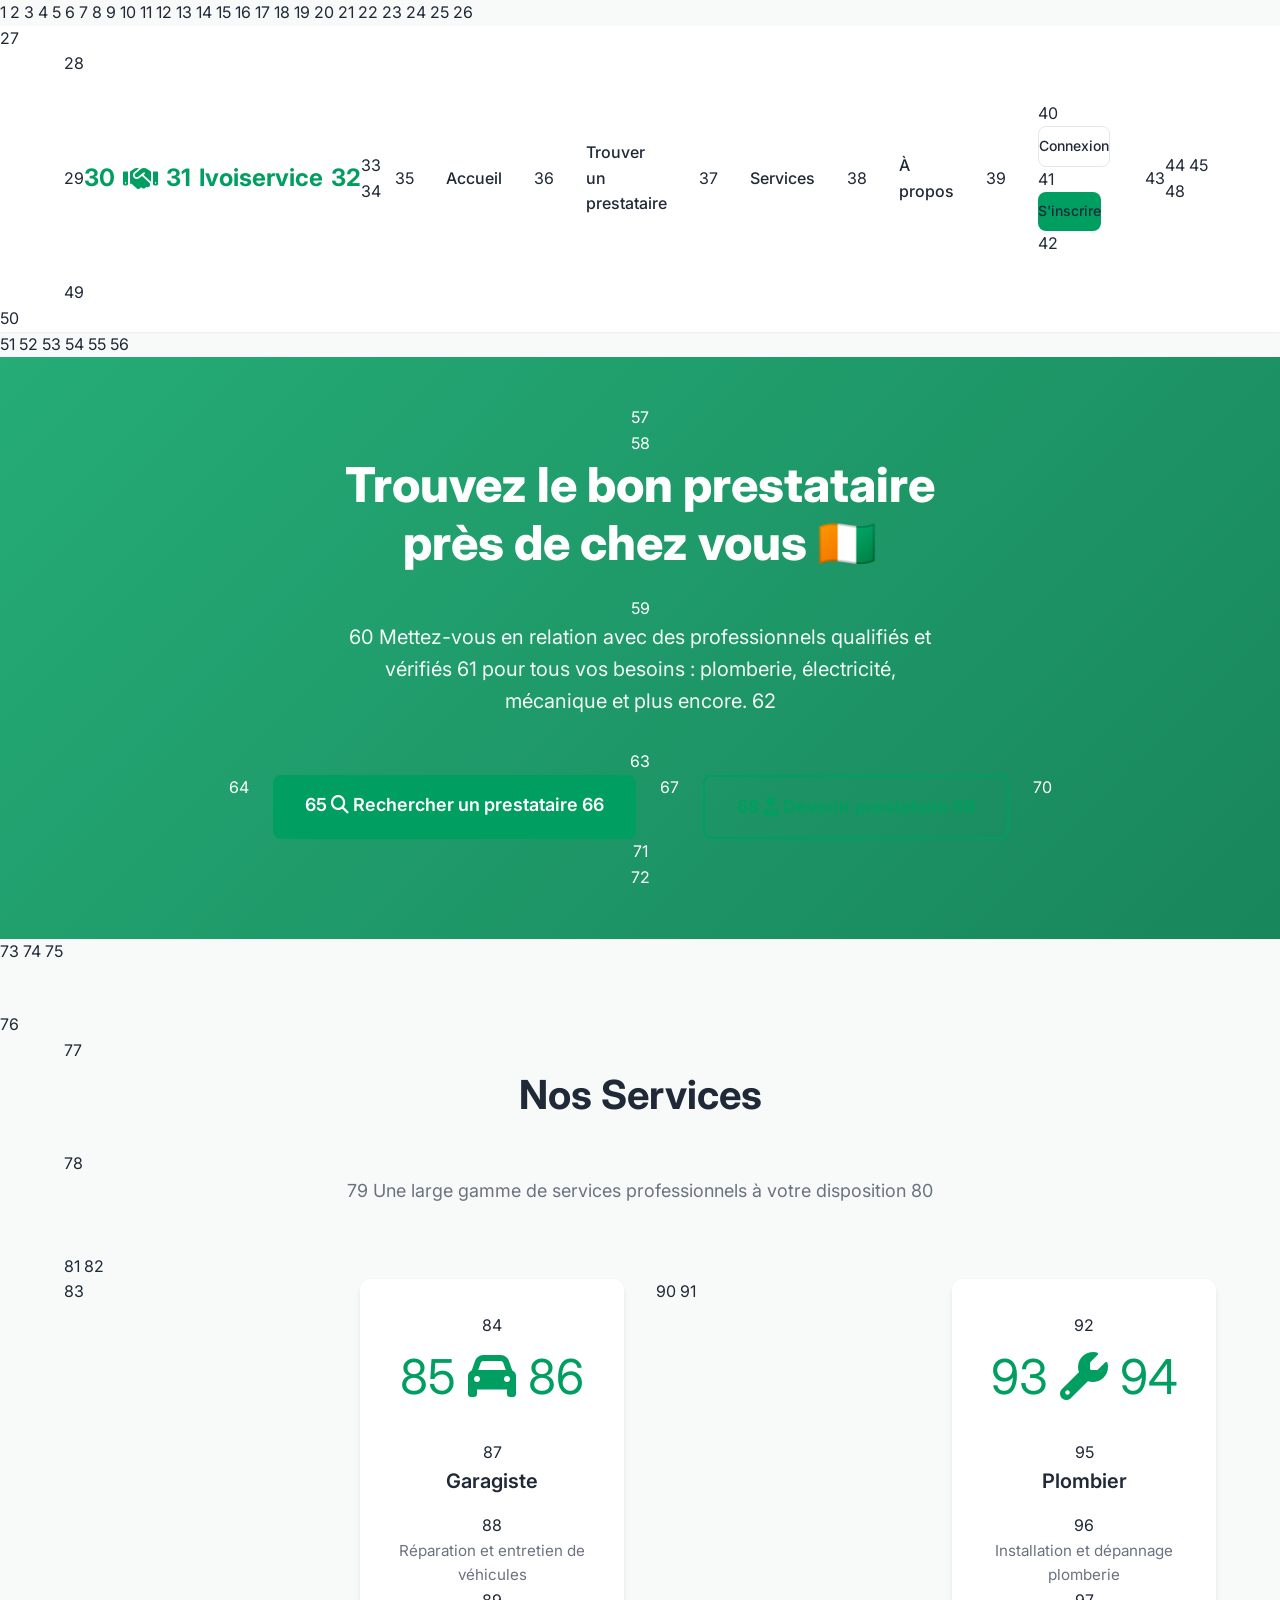
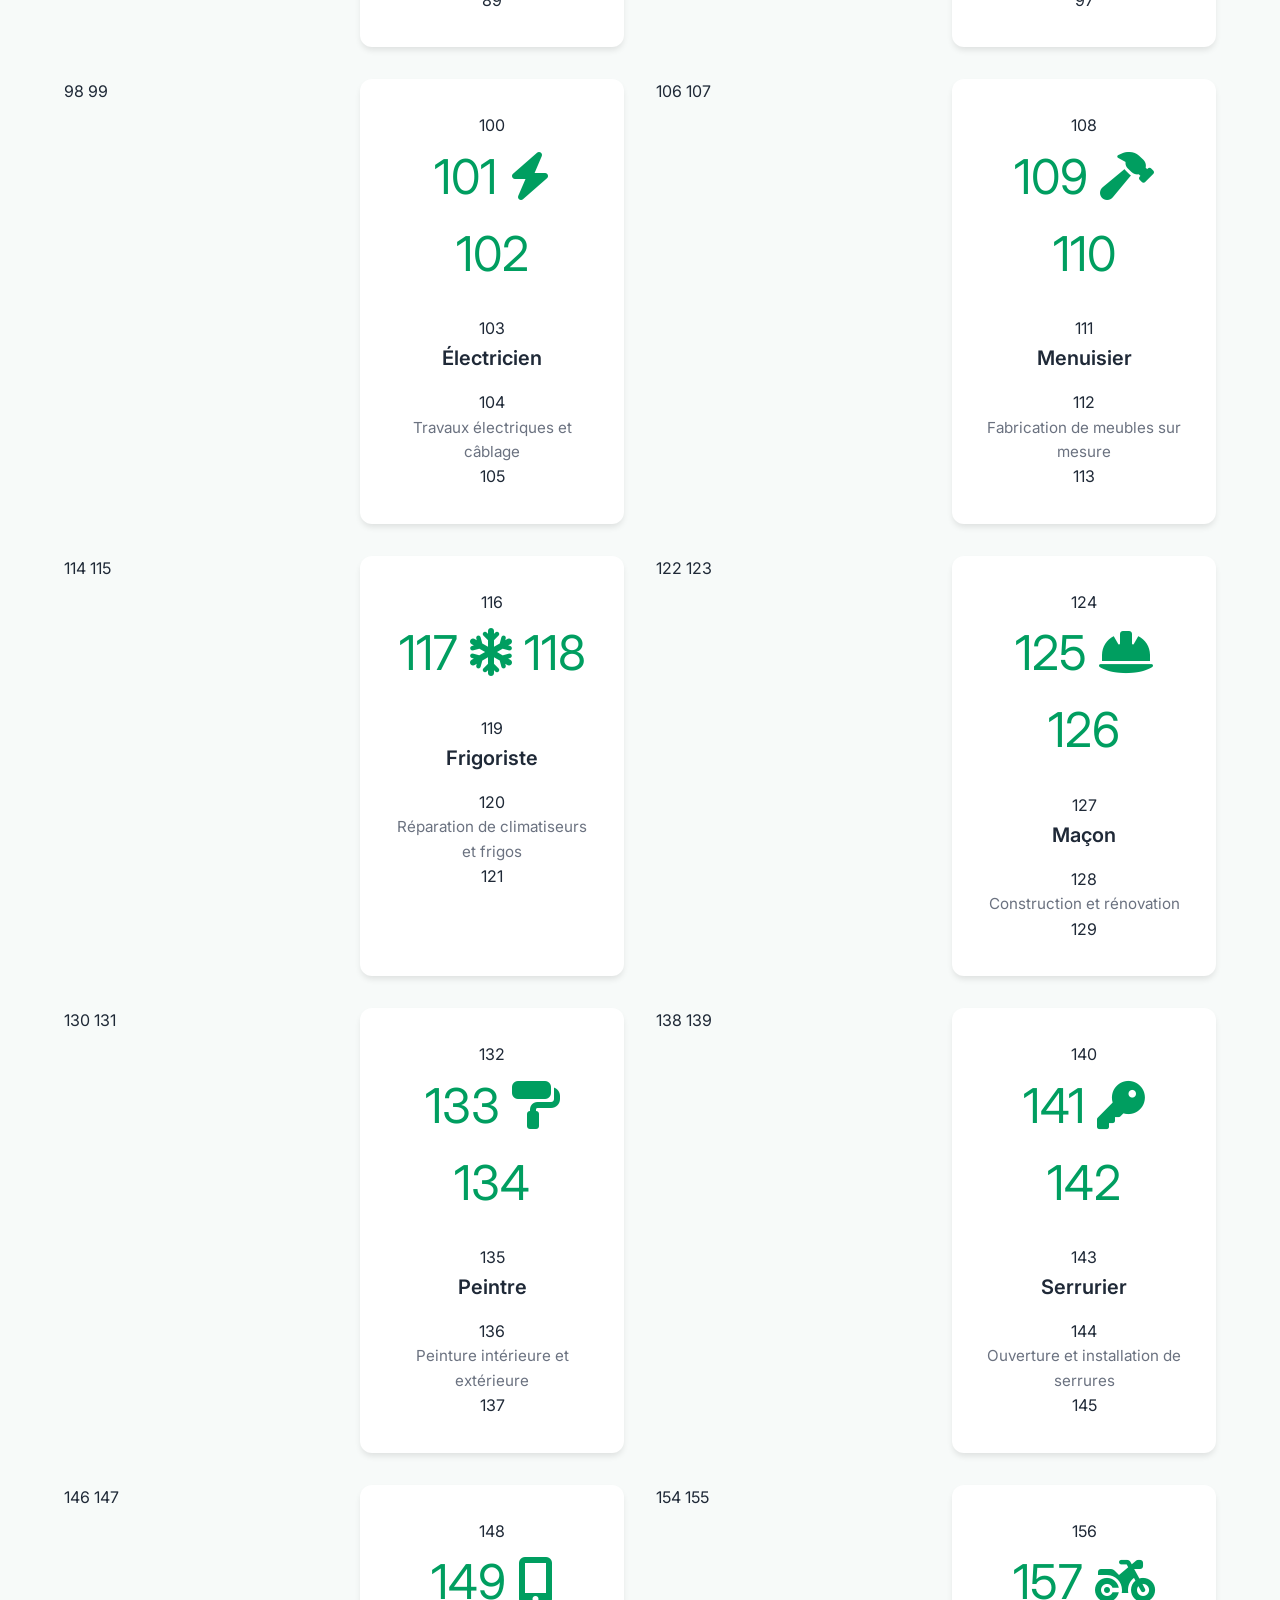
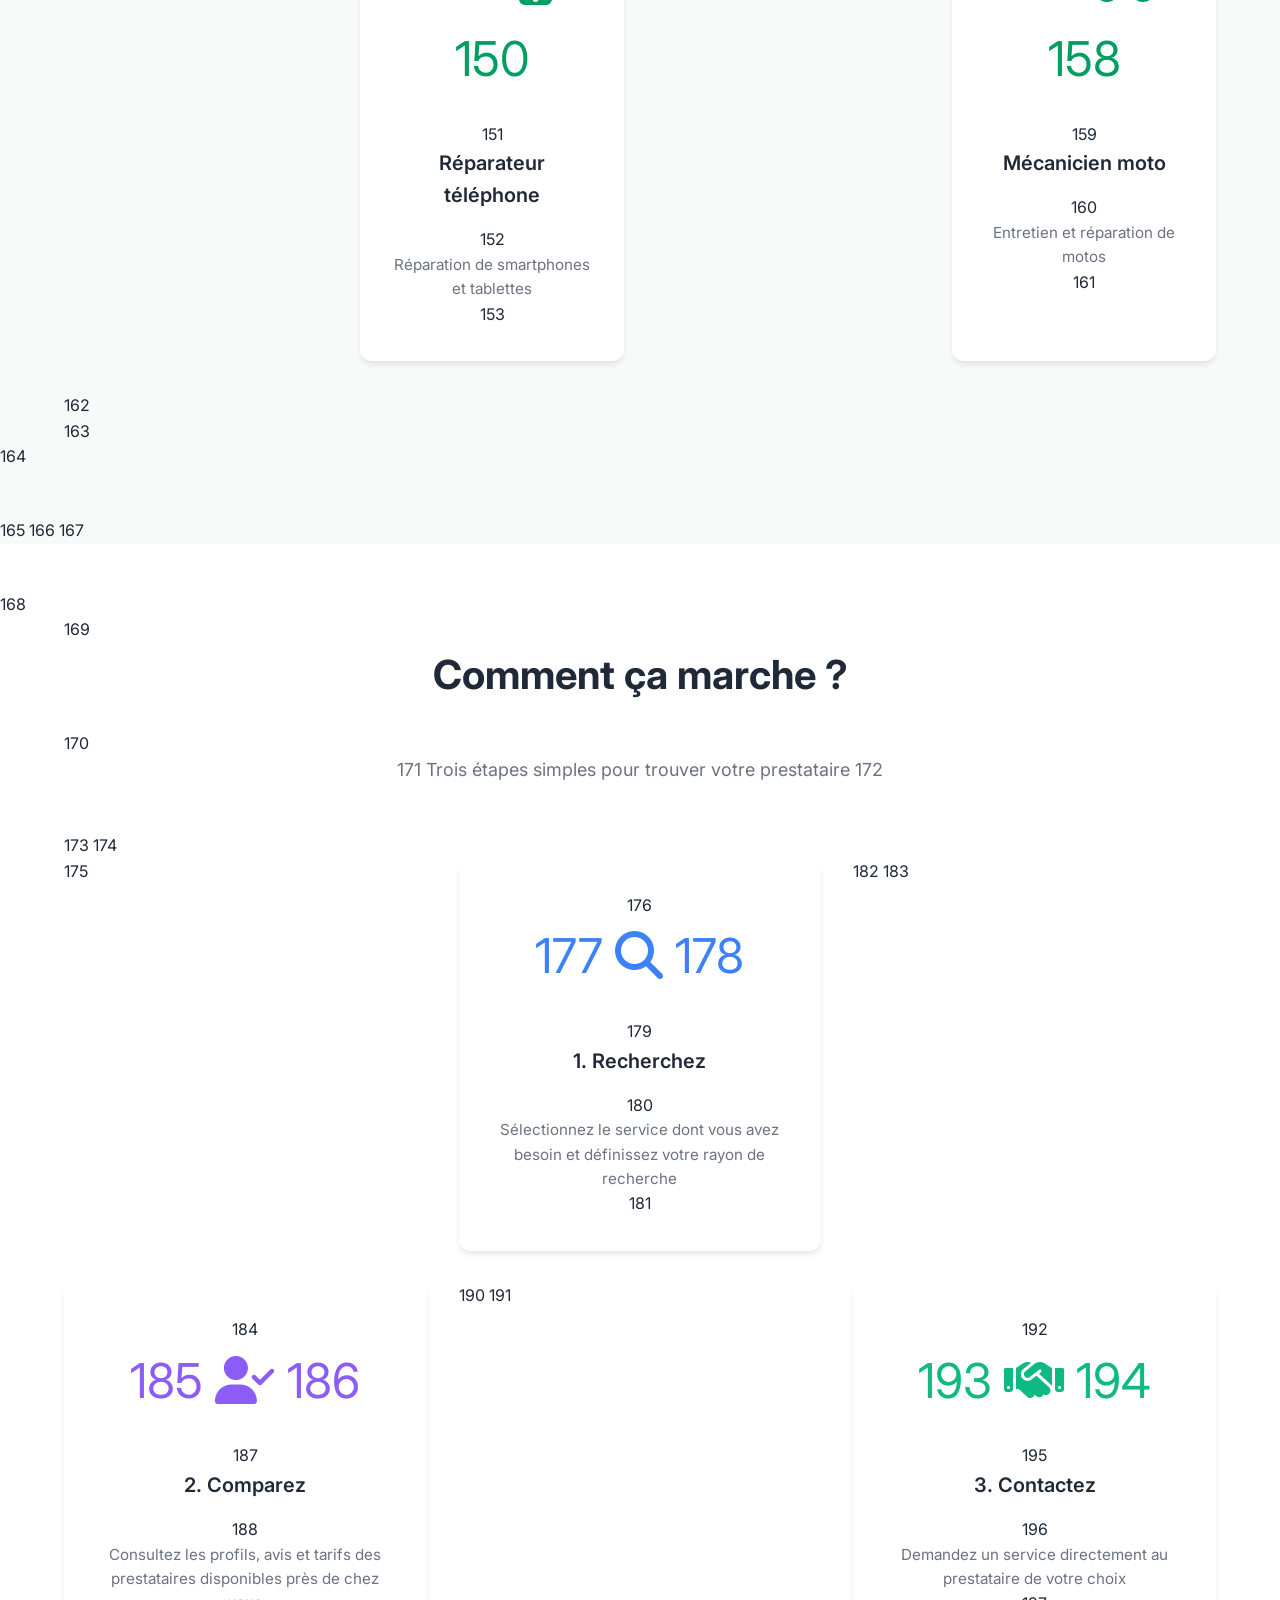
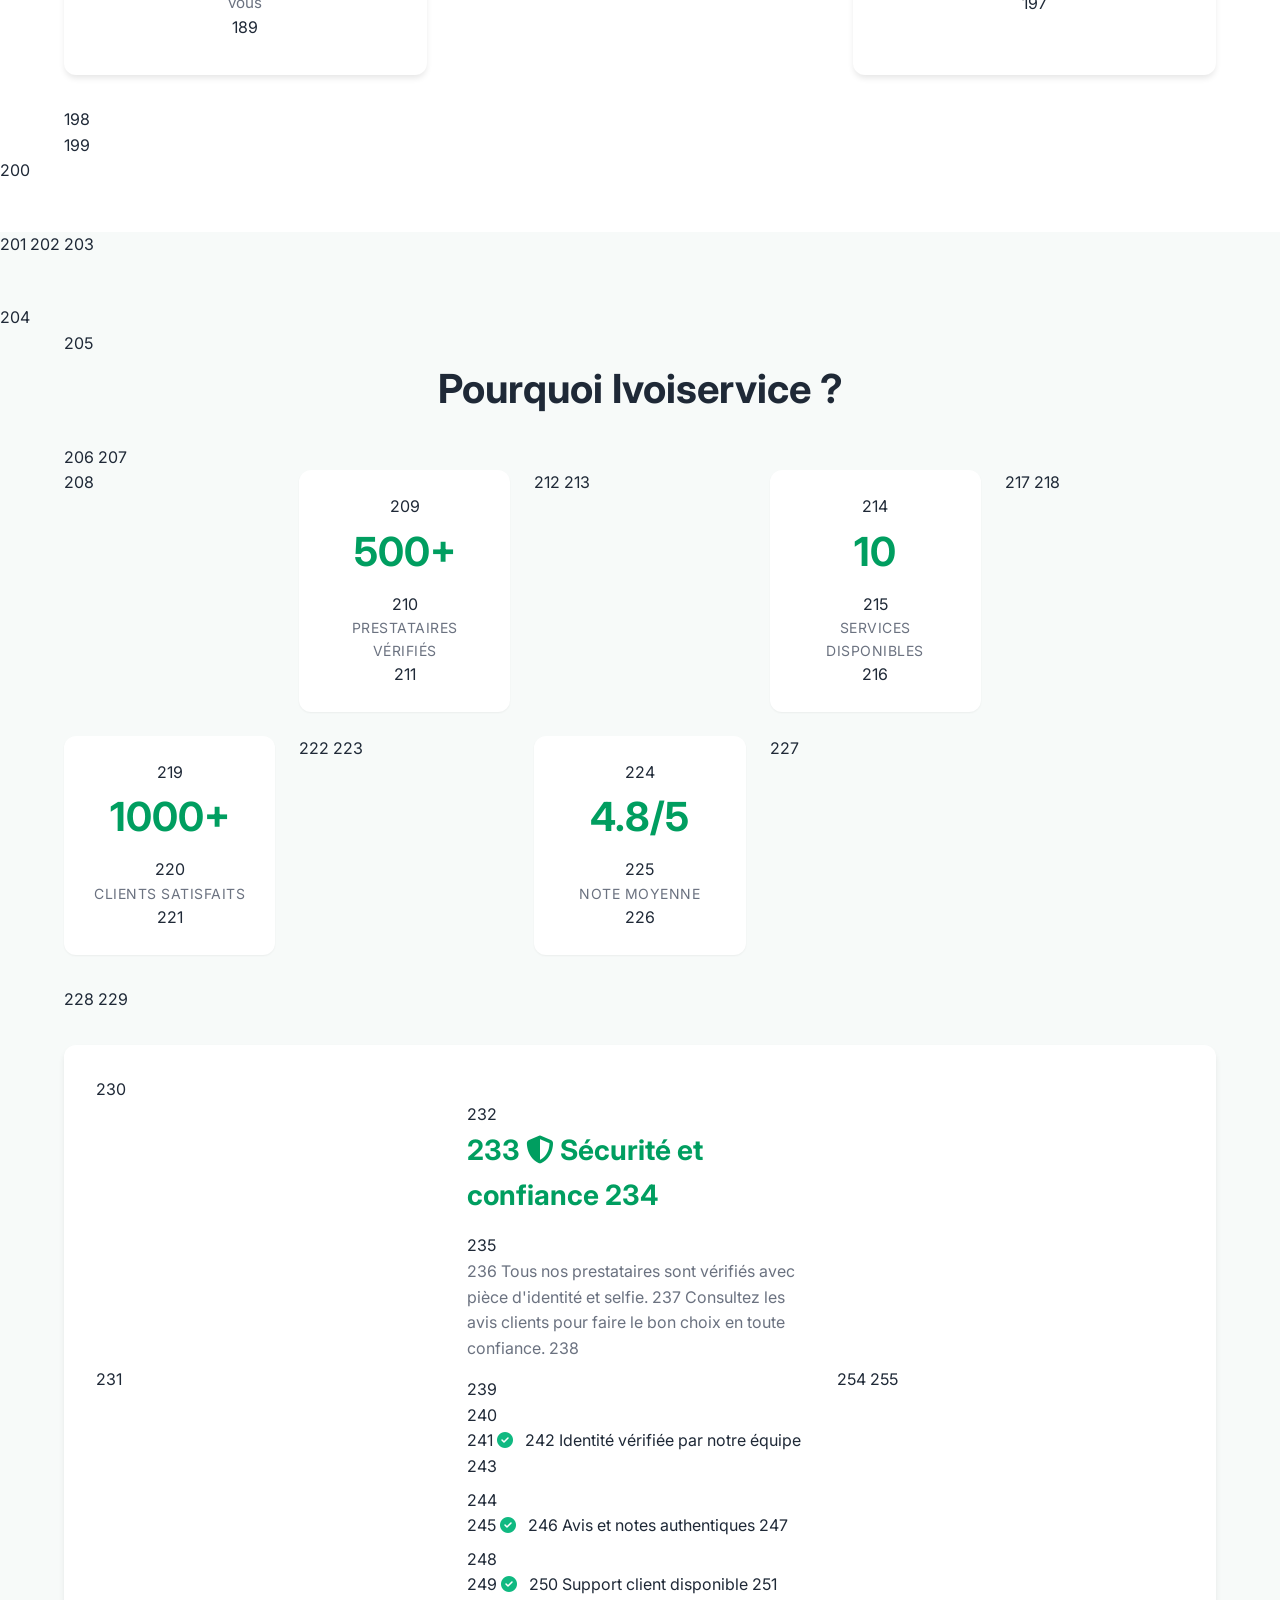
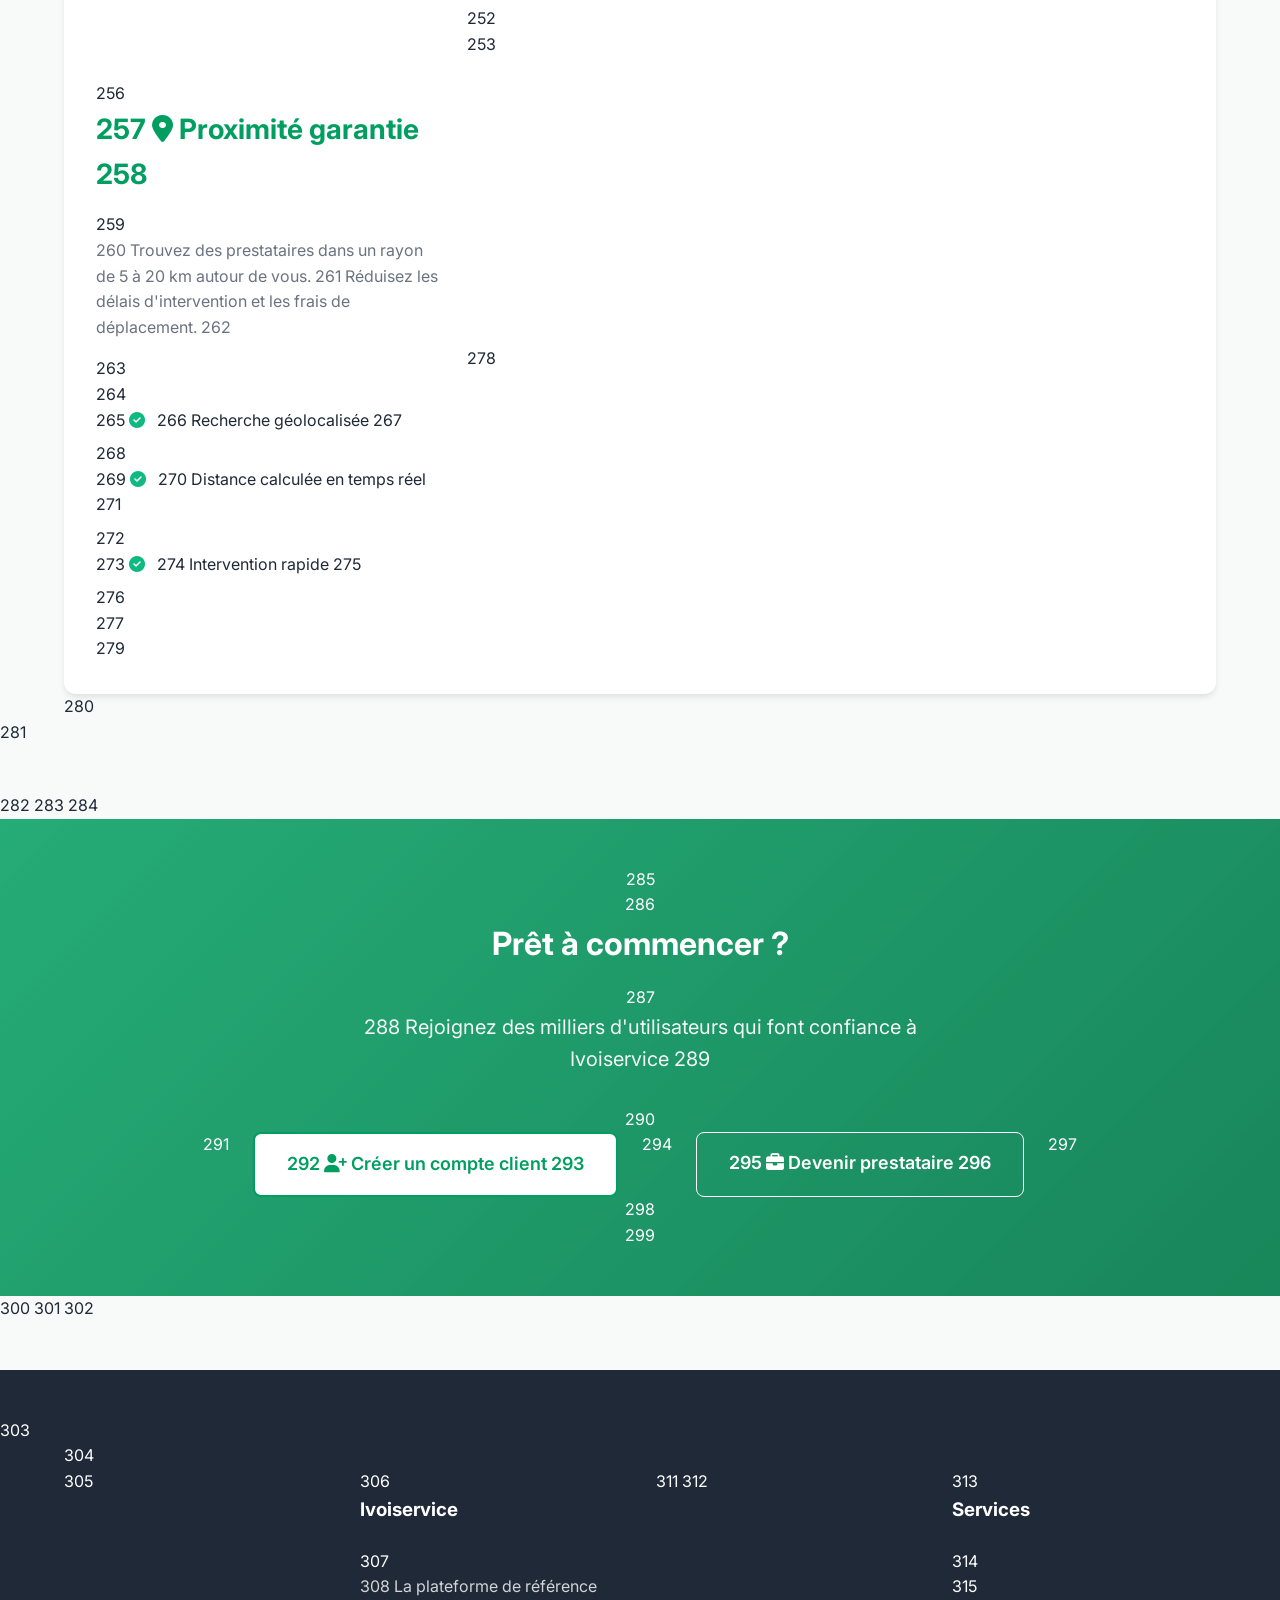
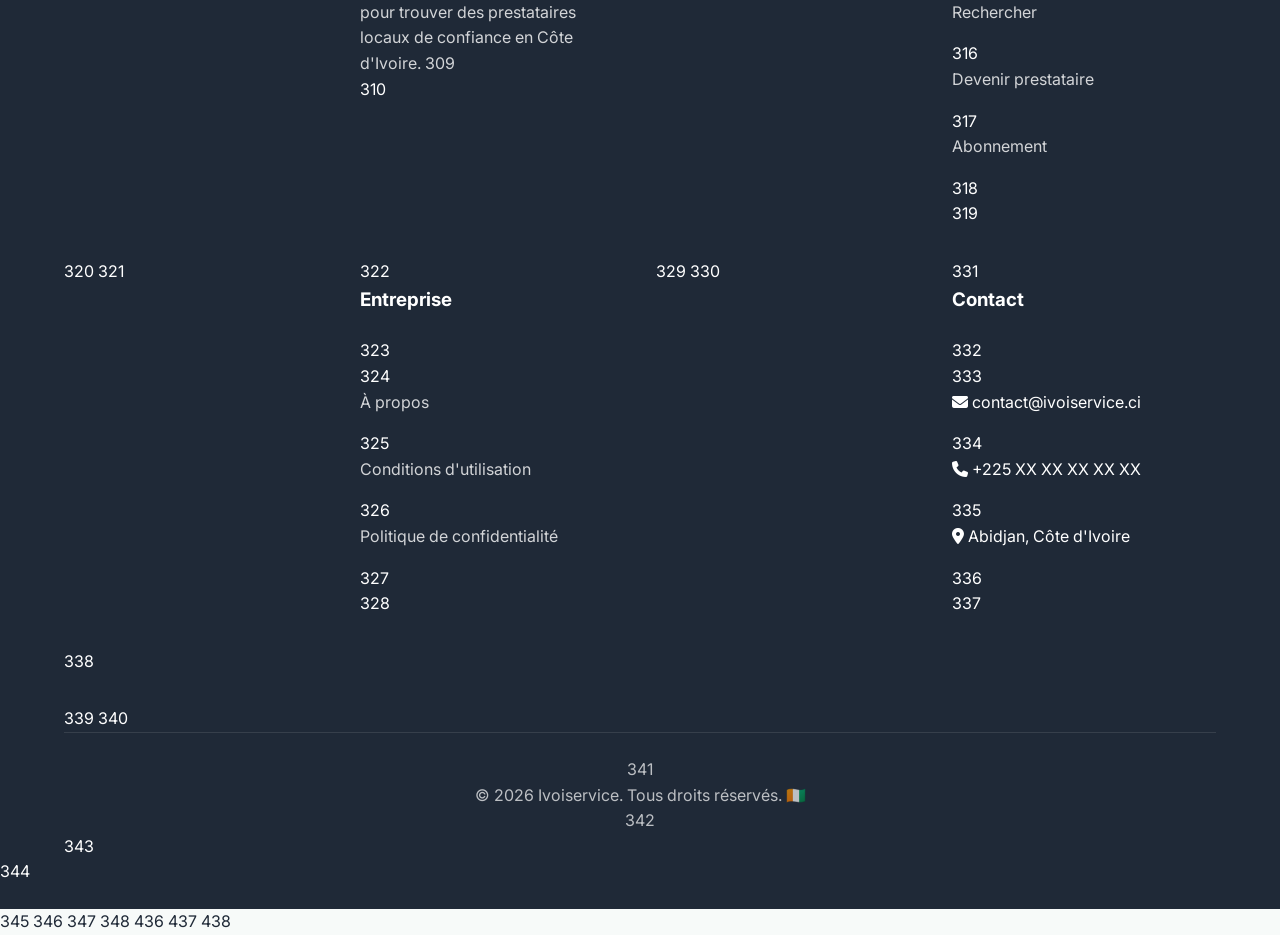
==== commit 43491859: "Update index.html" ====
--- a/index.html
+++ b/index.html
@@ -1,557 +1,438 @@
-<!DOCTYPE html>
-<html lang="fr">
-<head>
-  <meta charset="UTF-8">
-  <meta name="viewport" content="width=device-width, initial-scale=1.0">
-  <meta name="description" content="Ivoiservice - Trouvez des prestataires locaux en Côte d'Ivoire : garagiste, plombier, électricien, menuisier et plus encore.">
-  <title>Ivoiservice - Prestataires Locaux en Côte d'Ivoire</title>
-  
-  <!-- Favicon -->
-  <link rel="icon" type="image/svg+xml" href="data:image/svg+xml,<svg xmlns='http://www.w3.org/2000/svg' viewBox='0 0 100 100'><text y='.9em' font-size='90'>🇨🇮</text></svg>">
-  
-  <!-- Fonts -->
-  <link rel="preconnect" href="https://fonts.googleapis.com">
-  <link rel="preconnect" href="https://fonts.gstatic.com" crossorigin>
-  <link href="https://fonts.googleapis.com/css2?family=Inter:wght@300;400;500;600;700;800&display=swap" rel="stylesheet">
-  
-  <!-- Font Awesome -->
-  <link rel="stylesheet" href="https://cdn.jsdelivr.net/npm/@fortawesome/fontawesome-free@6.4.0/css/all.min.css">
-  
-  <!-- Styles -->
-  <link rel="stylesheet" href="css/style.css">
-  <link rel="stylesheet" href="css/responsive.css">
-  
-  <style>
-    /* Auth buttons redesign - Modern and attractive */
-    .auth-buttons-container {
-      display: flex;
-      gap: 1rem;
-      align-items: center;
-    }
-    
-    .btn-login-modern {
-      display: inline-flex;
-      align-items: center;
-      gap: 0.5rem;
-      padding: 0.75rem 1.5rem;
-      background: white;
-      color: var(--primary);
-      border: 2px solid var(--primary);
-      border-radius: var(--radius-full);
-      font-weight: 600;
-      font-size: 0.95rem;
-      transition: all 0.3s ease;
-      text-decoration: none;
-      box-shadow: 0 2px 8px rgba(0, 158, 96, 0.1);
-    }
-    
-    .btn-login-modern:hover {
-      background: var(--primary);
-      color: white;
-      transform: translateY(-2px);
-      box-shadow: 0 4px 12px rgba(0, 158, 96, 0.2);
-    }
-    
-    .btn-signup-modern {
-      display: inline-flex;
-      align-items: center;
-      gap: 0.5rem;
-      padding: 0.75rem 1.75rem;
-      background: linear-gradient(135deg, var(--primary) 0%, var(--primary-dark) 100%);
-      color: white;
-      border: none;
-      border-radius: var(--radius-full);
-      font-weight: 700;
-      font-size: 0.95rem;
-      transition: all 0.3s ease;
-      text-decoration: none;
-      box-shadow: 0 4px 15px rgba(0, 158, 96, 0.3);
-      position: relative;
-      overflow: hidden;
-    }
-    
-    .btn-signup-modern::before {
-      content: '';
-      position: absolute;
-      top: 0;
-      left: -100%;
-      width: 100%;
-      height: 100%;
-      background: linear-gradient(90deg, transparent, rgba(255,255,255,0.3), transparent);
-      transition: left 0.5s;
-    }
-    
-    .btn-signup-modern:hover {
-      transform: translateY(-2px);
-      box-shadow: 0 6px 20px rgba(0, 158, 96, 0.4);
-    }
-    
-    .btn-signup-modern:hover::before {
-      left: 100%;
-    }
-    
-    .btn-signup-modern i {
-      animation: pulse 2s infinite;
-    }
-    
-    @keyframes pulse {
-      0%, 100% { transform: scale(1); }
-      50% { transform: scale(1.1); }
-    }
-    
-    /* Hero CTA buttons enhanced */
-    .hero-btn-primary {
-      background: linear-gradient(135deg, var(--primary) 0%, var(--primary-dark) 100%);
-      box-shadow: 0 8px 25px rgba(0, 158, 96, 0.3);
-      animation: float 3s ease-in-out infinite;
-    }
-    
-    .hero-btn-primary:hover {
-      transform: translateY(-5px);
-      box-shadow: 0 12px 35px rgba(0, 158, 96, 0.4);
-    }
-    
-    @keyframes float {
-      0%, 100% { transform: translateY(0); }
-      50% { transform: translateY(-5px); }
-    }
-    
-    /* Mobile responsiveness for auth buttons */
-    @media (max-width: 768px) {
-      .auth-buttons-container {
-        flex-direction: column;
-        width: 100%;
-      }
-      
-      .btn-login-modern,
-      .btn-signup-modern {
-        width: 100%;
-        justify-content: center;
-      }
-    }
-  </style>
-</head>
-<body>
-  <!-- Header -->
-  <header class="header">
-    <div class="container">
-      <nav class="navbar">
-        <a href="index.html" class="logo">
-          <i class="fas fa-handshake"></i>
-          <span>Ivoiservice</span>
-        </a>
-        
-        <ul class="nav-links" id="navLinks">
-          <li><a href="index.html">Accueil</a></li>
-          <li><a href="search.html">Trouver un prestataire</a></li>
-          <li><a href="#services">Services</a></li>
-          <li><a href="#about">À propos</a></li>
-          <li id="authLinks" class="auth-buttons-container">
-            <a href="login.html" class="btn-login-modern">
-              <i class="fas fa-sign-in-alt"></i>
-              Connexion
-            </a>
-            <a href="register-client.html" class="btn-signup-modern">
-              <i class="fas fa-user-plus"></i>
-              S'inscrire
-            </a>
-          </li>
-        </ul>
-        
-        <button class="nav-toggle" id="navToggle" style="display: none;">
-          <i class="fas fa-bars"></i>
-        </button>
-      </nav>
-    </div>
-  </header>
-
-  <!-- Overlay pour mobile -->
-  <div class="nav-overlay" id="navOverlay"></div>
-
-  <!-- Hero Section -->
-  <section class="hero">
-    <div class="container">
-      <h1>Trouvez le bon prestataire<br>près de chez vous 🇨🇮</h1>
-      <p>
-        Mettez-vous en relation avec des professionnels qualifiés et vérifiés
-        pour tous vos besoins : plomberie, électricité, mécanique et plus encore.
-      </p>
-      <div class="hero-buttons">
-        <a href="search.html" class="btn btn-primary btn-lg hero-btn-primary">
-          <i class="fas fa-search"></i> Rechercher un prestataire
-        </a>
-        <a href="register-provider.html" class="btn btn-secondary btn-lg">
-          <i class="fas fa-user-tie"></i> Devenir prestataire
-        </a>
-      </div>
-    </div>
-  </section>
-
-  <!-- Services Section -->
-  <section class="services" id="services">
-    <div class="container">
-      <h2 class="section-title">Nos Services</h2>
-      <p class="section-subtitle">
-        Une large gamme de services professionnels à votre disposition
-      </p>
-      
-      <div class="services-grid">
-        <div class="service-card">
-          <div class="service-icon">
-            <i class="fas fa-car"></i>
-          </div>
-          <h3>Garagiste</h3>
-          <p>Réparation et entretien de véhicules</p>
-        </div>
-        
-        <div class="service-card">
-          <div class="service-icon">
-            <i class="fas fa-wrench"></i>
-          </div>
-          <h3>Plombier</h3>
-          <p>Installation et dépannage plomberie</p>
-        </div>
-        
-        <div class="service-card">
-          <div class="service-icon">
-            <i class="fas fa-bolt"></i>
-          </div>
-          <h3>Électricien</h3>
-          <p>Travaux électriques et câblage</p>
-        </div>
-        
-        <div class="service-card">
-          <div class="service-icon">
-            <i class="fas fa-hammer"></i>
-          </div>
-          <h3>Menuisier</h3>
-          <p>Fabrication de meubles sur mesure</p>
-        </div>
-        
-        <div class="service-card">
-          <div class="service-icon">
-            <i class="fas fa-snowflake"></i>
-          </div>
-          <h3>Frigoriste</h3>
-          <p>Réparation de climatiseurs et frigos</p>
-        </div>
-        
-        <div class="service-card">
-          <div class="service-icon">
-            <i class="fas fa-hard-hat"></i>
-          </div>
-          <h3>Maçon</h3>
-          <p>Construction et rénovation</p>
-        </div>
-        
-        <div class="service-card">
-          <div class="service-icon">
-            <i class="fas fa-paint-roller"></i>
-          </div>
-          <h3>Peintre</h3>
-          <p>Peinture intérieure et extérieure</p>
-        </div>
-        
-        <div class="service-card">
-          <div class="service-icon">
-            <i class="fas fa-key"></i>
-          </div>
-          <h3>Serrurier</h3>
-          <p>Ouverture et installation de serrures</p>
-        </div>
-        
-        <div class="service-card">
-          <div class="service-icon">
-            <i class="fas fa-mobile-alt"></i>
-          </div>
-          <h3>Réparateur téléphone</h3>
-          <p>Réparation de smartphones et tablettes</p>
-        </div>
-        
-        <div class="service-card">
-          <div class="service-icon">
-            <i class="fas fa-motorcycle"></i>
-          </div>
-          <h3>Mécanicien moto</h3>
-          <p>Entretien et réparation de motos</p>
-        </div>
-      </div>
-    </div>
-  </section>
-
-  <!-- How it works Section -->
-  <section class="services" style="background-color: white;">
-    <div class="container">
-      <h2 class="section-title">Comment ça marche ?</h2>
-      <p class="section-subtitle">
-        Trois étapes simples pour trouver votre prestataire
-      </p>
-      
-      <div class="services-grid" style="grid-template-columns: repeat(auto-fit, minmax(280px, 1fr));">
-        <div class="service-card">
-          <div class="service-icon" style="color: #3B82F6;">
-            <i class="fas fa-search"></i>
-          </div>
-          <h3>1. Recherchez</h3>
-          <p>Sélectionnez le service dont vous avez besoin et définissez votre rayon de recherche</p>
-        </div>
-        
-        <div class="service-card">
-          <div class="service-icon" style="color: #8B5CF6;">
-            <i class="fas fa-user-check"></i>
-          </div>
-          <h3>2. Comparez</h3>
-          <p>Consultez les profils, avis et tarifs des prestataires disponibles près de chez vous</p>
-        </div>
-        
-        <div class="service-card">
-          <div class="service-icon" style="color: #10B981;">
-            <i class="fas fa-handshake"></i>
-          </div>
-          <h3>3. Contactez</h3>
-          <p>Demandez un service directement au prestataire de votre choix</p>
-        </div>
-      </div>
-    </div>
-  </section>
-
-  <!-- Stats Section -->
-  <section class="services" id="about">
-    <div class="container">
-      <h2 class="section-title">Pourquoi Ivoiservice ?</h2>
-      
-      <div class="stats-grid">
-        <div class="stat-card">
-          <div class="stat-value">500+</div>
-          <div class="stat-label">Prestataires vérifiés</div>
-        </div>
-        
-        <div class="stat-card">
-          <div class="stat-value">10</div>
-          <div class="stat-label">Services disponibles</div>
-        </div>
-        
-        <div class="stat-card">
-          <div class="stat-value">1000+</div>
-          <div class="stat-label">Clients satisfaits</div>
-        </div>
-        
-        <div class="stat-card">
-          <div class="stat-value">4.8/5</div>
-          <div class="stat-label">Note moyenne</div>
-        </div>
-      </div>
-      
-      <div class="card mt-lg">
-        <div class="grid-responsive" style="align-items: center;">
-          <div>
-            <h3 style="font-size: 1.75rem; margin-bottom: 1rem; color: var(--primary);">
-              <i class="fas fa-shield-alt"></i> Sécurité et confiance
-            </h3>
-            <p style="color: var(--text-light); margin-bottom: 1rem;">
-              Tous nos prestataires sont vérifiés avec pièce d'identité et selfie. 
-              Consultez les avis clients pour faire le bon choix en toute confiance.
-            </p>
-            <ul style="list-style: none; padding: 0;">
-              <li style="margin-bottom: 0.5rem;">
-                <i class="fas fa-check-circle" style="color: var(--success); margin-right: 0.5rem;"></i>
-                Identité vérifiée par notre équipe
-              </li>
-              <li style="margin-bottom: 0.5rem;">
-                <i class="fas fa-check-circle" style="color: var(--success); margin-right: 0.5rem;"></i>
-                Avis et notes authentiques
-              </li>
-              <li style="margin-bottom: 0.5rem;">
-                <i class="fas fa-check-circle" style="color: var(--success); margin-right: 0.5rem;"></i>
-                Support client disponible
-              </li>
-            </ul>
-          </div>
-          
-          <div>
-            <h3 style="font-size: 1.75rem; margin-bottom: 1rem; color: var(--primary);">
-              <i class="fas fa-map-marker-alt"></i> Proximité garantie
-            </h3>
-            <p style="color: var(--text-light); margin-bottom: 1rem;">
-              Trouvez des prestataires dans un rayon de 5 à 20 km autour de vous. 
-              Réduisez les délais d'intervention et les frais de déplacement.
-            </p>
-            <ul style="list-style: none; padding: 0;">
-              <li style="margin-bottom: 0.5rem;">
-                <i class="fas fa-check-circle" style="color: var(--success); margin-right: 0.5rem;"></i>
-                Recherche géolocalisée
-              </li>
-              <li style="margin-bottom: 0.5rem;">
-                <i class="fas fa-check-circle" style="color: var(--success); margin-right: 0.5rem;"></i>
-                Distance calculée en temps réel
-              </li>
-              <li style="margin-bottom: 0.5rem;">
-                <i class="fas fa-check-circle" style="color: var(--success); margin-right: 0.5rem;"></i>
-                Intervention rapide
-              </li>
-            </ul>
-          </div>
-        </div>
-      </div>
-    </div>
-  </section>
-
-  <!-- CTA Section -->
-  <section class="hero" style="padding: 3rem 0;">
-    <div class="container" style="text-align: center;">
-      <h2 style="font-size: 2rem; margin-bottom: 1rem;">Prêt à commencer ?</h2>
-      <p style="margin-bottom: 2rem; opacity: 0.95;">
-        Rejoignez des milliers d'utilisateurs qui font confiance à Ivoiservice
-      </p>
-      <div class="hero-buttons">
-        <a href="register-client.html" class="btn btn-secondary btn-lg" style="background-color: white; color: var(--primary);">
-          <i class="fas fa-user-plus"></i> Créer un compte client
-        </a>
-        <a href="register-provider.html" class="btn btn-outline btn-lg" style="border-color: white; color: white;">
-          <i class="fas fa-briefcase"></i> Devenir prestataire
-        </a>
-      </div>
-    </div>
-  </section>
-
-  <!-- Footer -->
-  <footer class="footer">
-    <div class="container">
-      <div class="footer-content">
-        <div class="footer-section">
-          <h3>Ivoiservice</h3>
-          <p style="color: rgba(255, 255, 255, 0.8);">
-            La plateforme de référence pour trouver des prestataires locaux de confiance en Côte d'Ivoire.
-          </p>
-        </div>
-        
-        <div class="footer-section">
-          <h3>Services</h3>
-          <ul>
-            <li><a href="search.html">Rechercher</a></li>
-            <li><a href="register-provider.html">Devenir prestataire</a></li>
-            <li><a href="subscription.html">Abonnement</a></li>
-          </ul>
-        </div>
-        
-        <div class="footer-section">
-          <h3>Entreprise</h3>
-          <ul>
-            <li><a href="#about">À propos</a></li>
-            <li><a href="privacy.html">Conditions d'utilisation</a></li>
-            <li><a href="privacy.html">Politique de confidentialité</a></li>
-          </ul>
-        </div>
-        
-        <div class="footer-section">
-          <h3>Contact</h3>
-          <ul>
-            <li><i class="fas fa-envelope"></i> contact@ivoiservice.ci</li>
-            <li><i class="fas fa-phone"></i> +225 XX XX XX XX XX</li>
-            <li><i class="fas fa-map-marker-alt"></i> Abidjan, Côte d'Ivoire</li>
-          </ul>
-        </div>
-      </div>
-      
-      <div class="footer-bottom">
-        <p>&copy; 2026 Ivoiservice. Tous droits réservés. 🇨🇮</p>
-      </div>
-    </div>
-  </footer>
-
-  <!-- Scripts -->
-  <script src="js/utils.js"></script>
-  <script src="js/auth.js"></script>
-  <script>
-    // Gestion du menu mobile
-    const navToggle = document.getElementById('navToggle');
-    const navLinks = document.getElementById('navLinks');
-    const navOverlay = document.getElementById('navOverlay');
-    
-    // Afficher le bouton toggle sur mobile
-    if (window.innerWidth <= 768) {
-      navToggle.style.display = 'block';
-    }
-    
-    window.addEventListener('resize', () => {
-      if (window.innerWidth <= 768) {
-        navToggle.style.display = 'block';
-      } else {
-        navToggle.style.display = 'none';
-        navLinks.classList.remove('active');
-        navOverlay.classList.remove('active');
-      }
-    });
-    
-    navToggle.addEventListener('click', () => {
-      navLinks.classList.toggle('active');
-      navOverlay.classList.toggle('active');
-    });
-    
-    navOverlay.addEventListener('click', () => {
-      navLinks.classList.remove('active');
-      navOverlay.classList.remove('active');
-    });
-    
-    // Gestion de l'affichage des liens d'authentification
-    function updateAuthLinks() {
-      const authLinksContainer = document.getElementById('authLinks');
-      
-      if (Utils.Session.isLoggedIn()) {
-        const user = Utils.Session.getCurrentUser();
-        let dashboardUrl = 'client-dashboard.html';
-        let dashboardLabel = 'Mon espace';
-        
-        if (user.role === 'PROVIDER') {
-          dashboardUrl = 'provider-dashboard.html';
-          dashboardLabel = 'Mon espace pro';
-        } else if (user.role === 'ADMIN') {
-          dashboardUrl = 'admin-dashboard.html';
-          dashboardLabel = 'Administration';
-        }
-        
-        authLinksContainer.innerHTML = `
-          <a href="${dashboardUrl}" class="btn-login-modern">
-            <i class="fas fa-user"></i> ${dashboardLabel}
-          </a>
-          <button onclick="logout()" class="btn-signup-modern" style="cursor: pointer;">
-            <i class="fas fa-sign-out-alt"></i> Déconnexion
-          </button>
-        `;
-      }
-    }
-    
-    function logout() {
-      if (confirm('Êtes-vous sûr de vouloir vous déconnecter ?')) {
-        Utils.Session.logout();
-        Utils.showToast('À bientôt !', 'success');
-        setTimeout(() => {
-          window.location.reload();
-        }, 1000);
-      }
-    }
-    
-    // Initialiser au chargement
-    document.addEventListener('DOMContentLoaded', () => {
-      updateAuthLinks();
-      
-      // Smooth scroll pour les liens d'ancrage
-      document.querySelectorAll('a[href^="#"]').forEach(anchor => {
-        anchor.addEventListener('click', function (e) {
-          const href = this.getAttribute('href');
-          if (href !== '#' && href !== '') {
-            e.preventDefault();
-            const target = document.querySelector(href);
-            if (target) {
-              target.scrollIntoView({
-                behavior: 'smooth',
-                block: 'start'
-              });
-            }
-          }
-        });
-      });
-    });
-  </script>
-</body>
-</html>
+1	<!DOCTYPE html>
+     2	<html lang="fr">
+     3	<head>
+     4	  <meta charset="UTF-8">
+     5	  <meta name="viewport" content="width=device-width, initial-scale=1.0">
+     6	  <meta name="description" content="Ivoiservice - Trouvez des prestataires locaux en Côte d'Ivoire : garagiste, plombier, électricien, menuisier et plus encore.">
+     7	  <title>Ivoiservice - Prestataires Locaux en Côte d'Ivoire</title>
+     8	  
+     9	  <!-- Favicon -->
+    10	  <link rel="icon" type="image/svg+xml" href="data:image/svg+xml,<svg xmlns='http://www.w3.org/2000/svg' viewBox='0 0 100 100'><text y='.9em' font-size='90'>🇨🇮</text></svg>">
+    11	  
+    12	  <!-- Fonts -->
+    13	  <link rel="preconnect" href="https://fonts.googleapis.com">
+    14	  <link rel="preconnect" href="https://fonts.gstatic.com" crossorigin>
+    15	  <link href="https://fonts.googleapis.com/css2?family=Inter:wght@300;400;500;600;700;800&display=swap" rel="stylesheet">
+    16	  
+    17	  <!-- Font Awesome -->
+    18	  <link rel="stylesheet" href="https://cdn.jsdelivr.net/npm/@fortawesome/fontawesome-free@6.4.0/css/all.min.css">
+    19	  
+    20	  <!-- Styles -->
+    21	  <link rel="stylesheet" href="css/style.css">
+    22	  <link rel="stylesheet" href="css/responsive.css">
+    23	</head>
+    24	<body>
+    25	  <!-- Header -->
+    26	  <header class="header">
+    27	    <div class="container">
+    28	      <nav class="navbar">
+    29	        <a href="index.html" class="logo">
+    30	          <i class="fas fa-handshake"></i>
+    31	          <span>Ivoiservice</span>
+    32	        </a>
+    33	        
+    34	        <ul class="nav-links" id="navLinks">
+    35	          <li><a href="index.html">Accueil</a></li>
+    36	          <li><a href="search.html">Trouver un prestataire</a></li>
+    37	          <li><a href="#services">Services</a></li>
+    38	          <li><a href="#about">À propos</a></li>
+    39	          <li id="authLinks">
+    40	            <a href="login.html" class="btn btn-outline btn-sm">Connexion</a>
+    41	            <a href="register-client.html" class="btn btn-primary btn-sm">S'inscrire</a>
+    42	          </li>
+    43	        </ul>
+    44	        
+    45	        <button class="nav-toggle" id="navToggle" style="display: none;">
+    46	          <i class="fas fa-bars"></i>
+    47	        </button>
+    48	      </nav>
+    49	    </div>
+    50	  </header>
+    51	
+    52	  <!-- Overlay pour mobile -->
+    53	  <div class="nav-overlay" id="navOverlay"></div>
+    54	
+    55	  <!-- Hero Section -->
+    56	  <section class="hero">
+    57	    <div class="container">
+    58	      <h1>Trouvez le bon prestataire<br>près de chez vous 🇨🇮</h1>
+    59	      <p>
+    60	        Mettez-vous en relation avec des professionnels qualifiés et vérifiés
+    61	        pour tous vos besoins : plomberie, électricité, mécanique et plus encore.
+    62	      </p>
+    63	      <div class="hero-buttons">
+    64	        <a href="search.html" class="btn btn-primary btn-lg">
+    65	          <i class="fas fa-search"></i> Rechercher un prestataire
+    66	        </a>
+    67	        <a href="register-provider.html" class="btn btn-secondary btn-lg">
+    68	          <i class="fas fa-user-tie"></i> Devenir prestataire
+    69	        </a>
+    70	      </div>
+    71	    </div>
+    72	  </section>
+    73	
+    74	  <!-- Services Section -->
+    75	  <section class="services" id="services">
+    76	    <div class="container">
+    77	      <h2 class="section-title">Nos Services</h2>
+    78	      <p class="section-subtitle">
+    79	        Une large gamme de services professionnels à votre disposition
+    80	      </p>
+    81	      
+    82	      <div class="services-grid">
+    83	        <div class="service-card">
+    84	          <div class="service-icon">
+    85	            <i class="fas fa-car"></i>
+    86	          </div>
+    87	          <h3>Garagiste</h3>
+    88	          <p>Réparation et entretien de véhicules</p>
+    89	        </div>
+    90	        
+    91	        <div class="service-card">
+    92	          <div class="service-icon">
+    93	            <i class="fas fa-wrench"></i>
+    94	          </div>
+    95	          <h3>Plombier</h3>
+    96	          <p>Installation et dépannage plomberie</p>
+    97	        </div>
+    98	        
+    99	        <div class="service-card">
+   100	          <div class="service-icon">
+   101	            <i class="fas fa-bolt"></i>
+   102	          </div>
+   103	          <h3>Électricien</h3>
+   104	          <p>Travaux électriques et câblage</p>
+   105	        </div>
+   106	        
+   107	        <div class="service-card">
+   108	          <div class="service-icon">
+   109	            <i class="fas fa-hammer"></i>
+   110	          </div>
+   111	          <h3>Menuisier</h3>
+   112	          <p>Fabrication de meubles sur mesure</p>
+   113	        </div>
+   114	        
+   115	        <div class="service-card">
+   116	          <div class="service-icon">
+   117	            <i class="fas fa-snowflake"></i>
+   118	          </div>
+   119	          <h3>Frigoriste</h3>
+   120	          <p>Réparation de climatiseurs et frigos</p>
+   121	        </div>
+   122	        
+   123	        <div class="service-card">
+   124	          <div class="service-icon">
+   125	            <i class="fas fa-hard-hat"></i>
+   126	          </div>
+   127	          <h3>Maçon</h3>
+   128	          <p>Construction et rénovation</p>
+   129	        </div>
+   130	        
+   131	        <div class="service-card">
+   132	          <div class="service-icon">
+   133	            <i class="fas fa-paint-roller"></i>
+   134	          </div>
+   135	          <h3>Peintre</h3>
+   136	          <p>Peinture intérieure et extérieure</p>
+   137	        </div>
+   138	        
+   139	        <div class="service-card">
+   140	          <div class="service-icon">
+   141	            <i class="fas fa-key"></i>
+   142	          </div>
+   143	          <h3>Serrurier</h3>
+   144	          <p>Ouverture et installation de serrures</p>
+   145	        </div>
+   146	        
+   147	        <div class="service-card">
+   148	          <div class="service-icon">
+   149	            <i class="fas fa-mobile-alt"></i>
+   150	          </div>
+   151	          <h3>Réparateur téléphone</h3>
+   152	          <p>Réparation de smartphones et tablettes</p>
+   153	        </div>
+   154	        
+   155	        <div class="service-card">
+   156	          <div class="service-icon">
+   157	            <i class="fas fa-motorcycle"></i>
+   158	          </div>
+   159	          <h3>Mécanicien moto</h3>
+   160	          <p>Entretien et réparation de motos</p>
+   161	        </div>
+   162	      </div>
+   163	    </div>
+   164	  </section>
+   165	
+   166	  <!-- How it works Section -->
+   167	  <section class="services" style="background-color: white;">
+   168	    <div class="container">
+   169	      <h2 class="section-title">Comment ça marche ?</h2>
+   170	      <p class="section-subtitle">
+   171	        Trois étapes simples pour trouver votre prestataire
+   172	      </p>
+   173	      
+   174	      <div class="services-grid" style="grid-template-columns: repeat(auto-fit, minmax(280px, 1fr));">
+   175	        <div class="service-card">
+   176	          <div class="service-icon" style="color: #3B82F6;">
+   177	            <i class="fas fa-search"></i>
+   178	          </div>
+   179	          <h3>1. Recherchez</h3>
+   180	          <p>Sélectionnez le service dont vous avez besoin et définissez votre rayon de recherche</p>
+   181	        </div>
+   182	        
+   183	        <div class="service-card">
+   184	          <div class="service-icon" style="color: #8B5CF6;">
+   185	            <i class="fas fa-user-check"></i>
+   186	          </div>
+   187	          <h3>2. Comparez</h3>
+   188	          <p>Consultez les profils, avis et tarifs des prestataires disponibles près de chez vous</p>
+   189	        </div>
+   190	        
+   191	        <div class="service-card">
+   192	          <div class="service-icon" style="color: #10B981;">
+   193	            <i class="fas fa-handshake"></i>
+   194	          </div>
+   195	          <h3>3. Contactez</h3>
+   196	          <p>Demandez un service directement au prestataire de votre choix</p>
+   197	        </div>
+   198	      </div>
+   199	    </div>
+   200	  </section>
+   201	
+   202	  <!-- Stats Section -->
+   203	  <section class="services" id="about">
+   204	    <div class="container">
+   205	      <h2 class="section-title">Pourquoi Ivoiservice ?</h2>
+   206	      
+   207	      <div class="stats-grid">
+   208	        <div class="stat-card">
+   209	          <div class="stat-value">500+</div>
+   210	          <div class="stat-label">Prestataires vérifiés</div>
+   211	        </div>
+   212	        
+   213	        <div class="stat-card">
+   214	          <div class="stat-value">10</div>
+   215	          <div class="stat-label">Services disponibles</div>
+   216	        </div>
+   217	        
+   218	        <div class="stat-card">
+   219	          <div class="stat-value">1000+</div>
+   220	          <div class="stat-label">Clients satisfaits</div>
+   221	        </div>
+   222	        
+   223	        <div class="stat-card">
+   224	          <div class="stat-value">4.8/5</div>
+   225	          <div class="stat-label">Note moyenne</div>
+   226	        </div>
+   227	      </div>
+   228	      
+   229	      <div class="card mt-lg">
+   230	        <div class="grid-responsive" style="align-items: center;">
+   231	          <div>
+   232	            <h3 style="font-size: 1.75rem; margin-bottom: 1rem; color: var(--primary);">
+   233	              <i class="fas fa-shield-alt"></i> Sécurité et confiance
+   234	            </h3>
+   235	            <p style="color: var(--text-light); margin-bottom: 1rem;">
+   236	              Tous nos prestataires sont vérifiés avec pièce d'identité et selfie. 
+   237	              Consultez les avis clients pour faire le bon choix en toute confiance.
+   238	            </p>
+   239	            <ul style="list-style: none; padding: 0;">
+   240	              <li style="margin-bottom: 0.5rem;">
+   241	                <i class="fas fa-check-circle" style="color: var(--success); margin-right: 0.5rem;"></i>
+   242	                Identité vérifiée par notre équipe
+   243	              </li>
+   244	              <li style="margin-bottom: 0.5rem;">
+   245	                <i class="fas fa-check-circle" style="color: var(--success); margin-right: 0.5rem;"></i>
+   246	                Avis et notes authentiques
+   247	              </li>
+   248	              <li style="margin-bottom: 0.5rem;">
+   249	                <i class="fas fa-check-circle" style="color: var(--success); margin-right: 0.5rem;"></i>
+   250	                Support client disponible
+   251	              </li>
+   252	            </ul>
+   253	          </div>
+   254	          
+   255	          <div>
+   256	            <h3 style="font-size: 1.75rem; margin-bottom: 1rem; color: var(--primary);">
+   257	              <i class="fas fa-map-marker-alt"></i> Proximité garantie
+   258	            </h3>
+   259	            <p style="color: var(--text-light); margin-bottom: 1rem;">
+   260	              Trouvez des prestataires dans un rayon de 5 à 20 km autour de vous. 
+   261	              Réduisez les délais d'intervention et les frais de déplacement.
+   262	            </p>
+   263	            <ul style="list-style: none; padding: 0;">
+   264	              <li style="margin-bottom: 0.5rem;">
+   265	                <i class="fas fa-check-circle" style="color: var(--success); margin-right: 0.5rem;"></i>
+   266	                Recherche géolocalisée
+   267	              </li>
+   268	              <li style="margin-bottom: 0.5rem;">
+   269	                <i class="fas fa-check-circle" style="color: var(--success); margin-right: 0.5rem;"></i>
+   270	                Distance calculée en temps réel
+   271	              </li>
+   272	              <li style="margin-bottom: 0.5rem;">
+   273	                <i class="fas fa-check-circle" style="color: var(--success); margin-right: 0.5rem;"></i>
+   274	                Intervention rapide
+   275	              </li>
+   276	            </ul>
+   277	          </div>
+   278	        </div>
+   279	      </div>
+   280	    </div>
+   281	  </section>
+   282	
+   283	  <!-- CTA Section -->
+   284	  <section class="hero" style="padding: 3rem 0;">
+   285	    <div class="container" style="text-align: center;">
+   286	      <h2 style="font-size: 2rem; margin-bottom: 1rem;">Prêt à commencer ?</h2>
+   287	      <p style="margin-bottom: 2rem; opacity: 0.95;">
+   288	        Rejoignez des milliers d'utilisateurs qui font confiance à Ivoiservice
+   289	      </p>
+   290	      <div class="hero-buttons">
+   291	        <a href="register-client.html" class="btn btn-secondary btn-lg" style="background-color: white; color: var(--primary);">
+   292	          <i class="fas fa-user-plus"></i> Créer un compte client
+   293	        </a>
+   294	        <a href="register-provider.html" class="btn btn-outline btn-lg" style="border-color: white; color: white;">
+   295	          <i class="fas fa-briefcase"></i> Devenir prestataire
+   296	        </a>
+   297	      </div>
+   298	    </div>
+   299	  </section>
+   300	
+   301	  <!-- Footer -->
+   302	  <footer class="footer">
+   303	    <div class="container">
+   304	      <div class="footer-content">
+   305	        <div class="footer-section">
+   306	          <h3>Ivoiservice</h3>
+   307	          <p style="color: rgba(255, 255, 255, 0.8);">
+   308	            La plateforme de référence pour trouver des prestataires locaux de confiance en Côte d'Ivoire.
+   309	          </p>
+   310	        </div>
+   311	        
+   312	        <div class="footer-section">
+   313	          <h3>Services</h3>
+   314	          <ul>
+   315	            <li><a href="search.html">Rechercher</a></li>
+   316	            <li><a href="register-provider.html">Devenir prestataire</a></li>
+   317	            <li><a href="subscription.html">Abonnement</a></li>
+   318	          </ul>
+   319	        </div>
+   320	        
+   321	        <div class="footer-section">
+   322	          <h3>Entreprise</h3>
+   323	          <ul>
+   324	            <li><a href="#about">À propos</a></li>
+   325	            <li><a href="#">Conditions d'utilisation</a></li>
+   326	            <li><a href="#">Politique de confidentialité</a></li>
+   327	          </ul>
+   328	        </div>
+   329	        
+   330	        <div class="footer-section">
+   331	          <h3>Contact</h3>
+   332	          <ul>
+   333	            <li><i class="fas fa-envelope"></i> contact@ivoiservice.ci</li>
+   334	            <li><i class="fas fa-phone"></i> +225 XX XX XX XX XX</li>
+   335	            <li><i class="fas fa-map-marker-alt"></i> Abidjan, Côte d'Ivoire</li>
+   336	          </ul>
+   337	        </div>
+   338	      </div>
+   339	      
+   340	      <div class="footer-bottom">
+   341	        <p>&copy; 2026 Ivoiservice. Tous droits réservés. 🇨🇮</p>
+   342	      </div>
+   343	    </div>
+   344	  </footer>
+   345	
+   346	  <!-- Scripts -->
+   347	  <script src="js/utils.js"></script>
+   348	  <script>
+   349	    // Gestion du menu mobile
+   350	    const navToggle = document.getElementById('navToggle');
+   351	    const navLinks = document.getElementById('navLinks');
+   352	    const navOverlay = document.getElementById('navOverlay');
+   353	    
+   354	    // Afficher le bouton toggle sur mobile
+   355	    if (window.innerWidth <= 768) {
+   356	      navToggle.style.display = 'block';
+   357	    }
+   358	    
+   359	    window.addEventListener('resize', () => {
+   360	      if (window.innerWidth <= 768) {
+   361	        navToggle.style.display = 'block';
+   362	      } else {
+   363	        navToggle.style.display = 'none';
+   364	        navLinks.classList.remove('active');
+   365	        navOverlay.classList.remove('active');
+   366	      }
+   367	    });
+   368	    
+   369	    navToggle.addEventListener('click', () => {
+   370	      navLinks.classList.toggle('active');
+   371	      navOverlay.classList.toggle('active');
+   372	    });
+   373	    
+   374	    navOverlay.addEventListener('click', () => {
+   375	      navLinks.classList.remove('active');
+   376	      navOverlay.classList.remove('active');
+   377	    });
+   378	    
+   379	    // Gestion de l'affichage des liens d'authentification
+   380	    function updateAuthLinks() {
+   381	      const authLinksContainer = document.getElementById('authLinks');
+   382	      
+   383	      if (Utils.Session.isLoggedIn()) {
+   384	        const user = Utils.Session.getCurrentUser();
+   385	        let dashboardUrl = 'client-dashboard.html';
+   386	        
+   387	        if (user.role === 'PROVIDER') {
+   388	          dashboardUrl = 'provider-dashboard.html';
+   389	        } else if (user.role === 'ADMIN') {
+   390	          dashboardUrl = 'admin-dashboard.html';
+   391	        }
+   392	        
+   393	        authLinksContainer.innerHTML = `
+   394	          <a href="${dashboardUrl}" class="btn btn-outline btn-sm">
+   395	            <i class="fas fa-user"></i> Mon compte
+   396	          </a>
+   397	          <button onclick="logout()" class="btn btn-primary btn-sm">
+   398	            <i class="fas fa-sign-out-alt"></i> Déconnexion
+   399	          </button>
+   400	        `;
+   401	      }
+   402	    }
+   403	    
+   404	    function logout() {
+   405	      if (Utils.confirmAction('Êtes-vous sûr de vouloir vous déconnecter ?', () => {
+   406	        Utils.Session.logout();
+   407	        Utils.showToast('Vous êtes déconnecté', 'success');
+   408	        setTimeout(() => {
+   409	          window.location.reload();
+   410	        }, 1000);
+   411	      }));
+   412	    }
+   413	    
+   414	    // Initialiser au chargement
+   415	    document.addEventListener('DOMContentLoaded', () => {
+   416	      updateAuthLinks();
+   417	      
+   418	      // Smooth scroll pour les liens d'ancrage
+   419	      document.querySelectorAll('a[href^="#"]').forEach(anchor => {
+   420	        anchor.addEventListener('click', function (e) {
+   421	          const href = this.getAttribute('href');
+   422	          if (href !== '#' && href !== '') {
+   423	            e.preventDefault();
+   424	            const target = document.querySelector(href);
+   425	            if (target) {
+   426	              target.scrollIntoView({
+   427	                behavior: 'smooth',
+   428	                block: 'start'
+   429	              });
+   430	            }
+   431	          }
+   432	        });
+   433	      });
+   434	    });
+   435	  </script>
+   436	</body>
+   437	</html>
+   438	
--- a/css/style.css
+++ b/css/style.css
@@ -221,10 +221,13 @@
 
 /* Hero Section */
 .hero {
-  background: linear-gradient(135deg, var(--primary) 0%, var(--primary-dark) 100%);
+  background: 
+    linear-gradient(135deg, rgba(0, 158, 96, 0.85) 0%, rgba(0, 122, 74, 0.9) 100%),
+    url('https://sspark.genspark.ai/cfimages?u1=lZnItdKiInTdcooFUDKUM%2FQdUh8lZUy7NmwHiLUxeK3Xf4hIwm4rRcivrS0j%2FT7QiNQNcjPq6fBt0xyX8QmQMdr%2BizuPaJ0jC2UPx6O9gtR%2BJw%3D%3D&u2=rv%2BXtTwiwtH30G6S&width=2560') center center / cover no-repeat;
   color: white;
   padding: var(--spacing-xl) 0;
   text-align: center;
+  position: relative;
 }
 
 .hero h1 {
@@ -819,3 +822,57 @@
   opacity: 0.5;
   cursor: not-allowed;
 }
+
+/* Radius full pour les boutons arrondis */
+.radius-full {
+  border-radius: 9999px;
+}
+
+/* Overlay pour menu mobile */
+.nav-overlay {
+  display: none;
+  position: fixed;
+  top: 0;
+  left: 0;
+  width: 100%;
+  height: 100%;
+  background-color: rgba(0, 0, 0, 0.5);
+  z-index: 999;
+}
+
+.nav-overlay.active {
+  display: block;
+}
+
+.nav-toggle {
+  display: none;
+  background: none;
+  border: none;
+  font-size: 1.5rem;
+  color: var(--text);
+  cursor: pointer;
+}
+
+/* Grid responsive */
+.grid-responsive {
+  display: grid;
+  grid-template-columns: repeat(auto-fit, minmax(250px, 1fr));
+  gap: var(--spacing-md);
+}
+
+/* Stat card avec icone */
+.stat-card {
+  position: relative;
+}
+
+.stat-icon {
+  width: 60px;
+  height: 60px;
+  border-radius: 50%;
+  display: flex;
+  align-items: center;
+  justify-content: center;
+  font-size: 1.5rem;
+  color: white;
+  margin: 0 auto var(--spacing-md);
+}
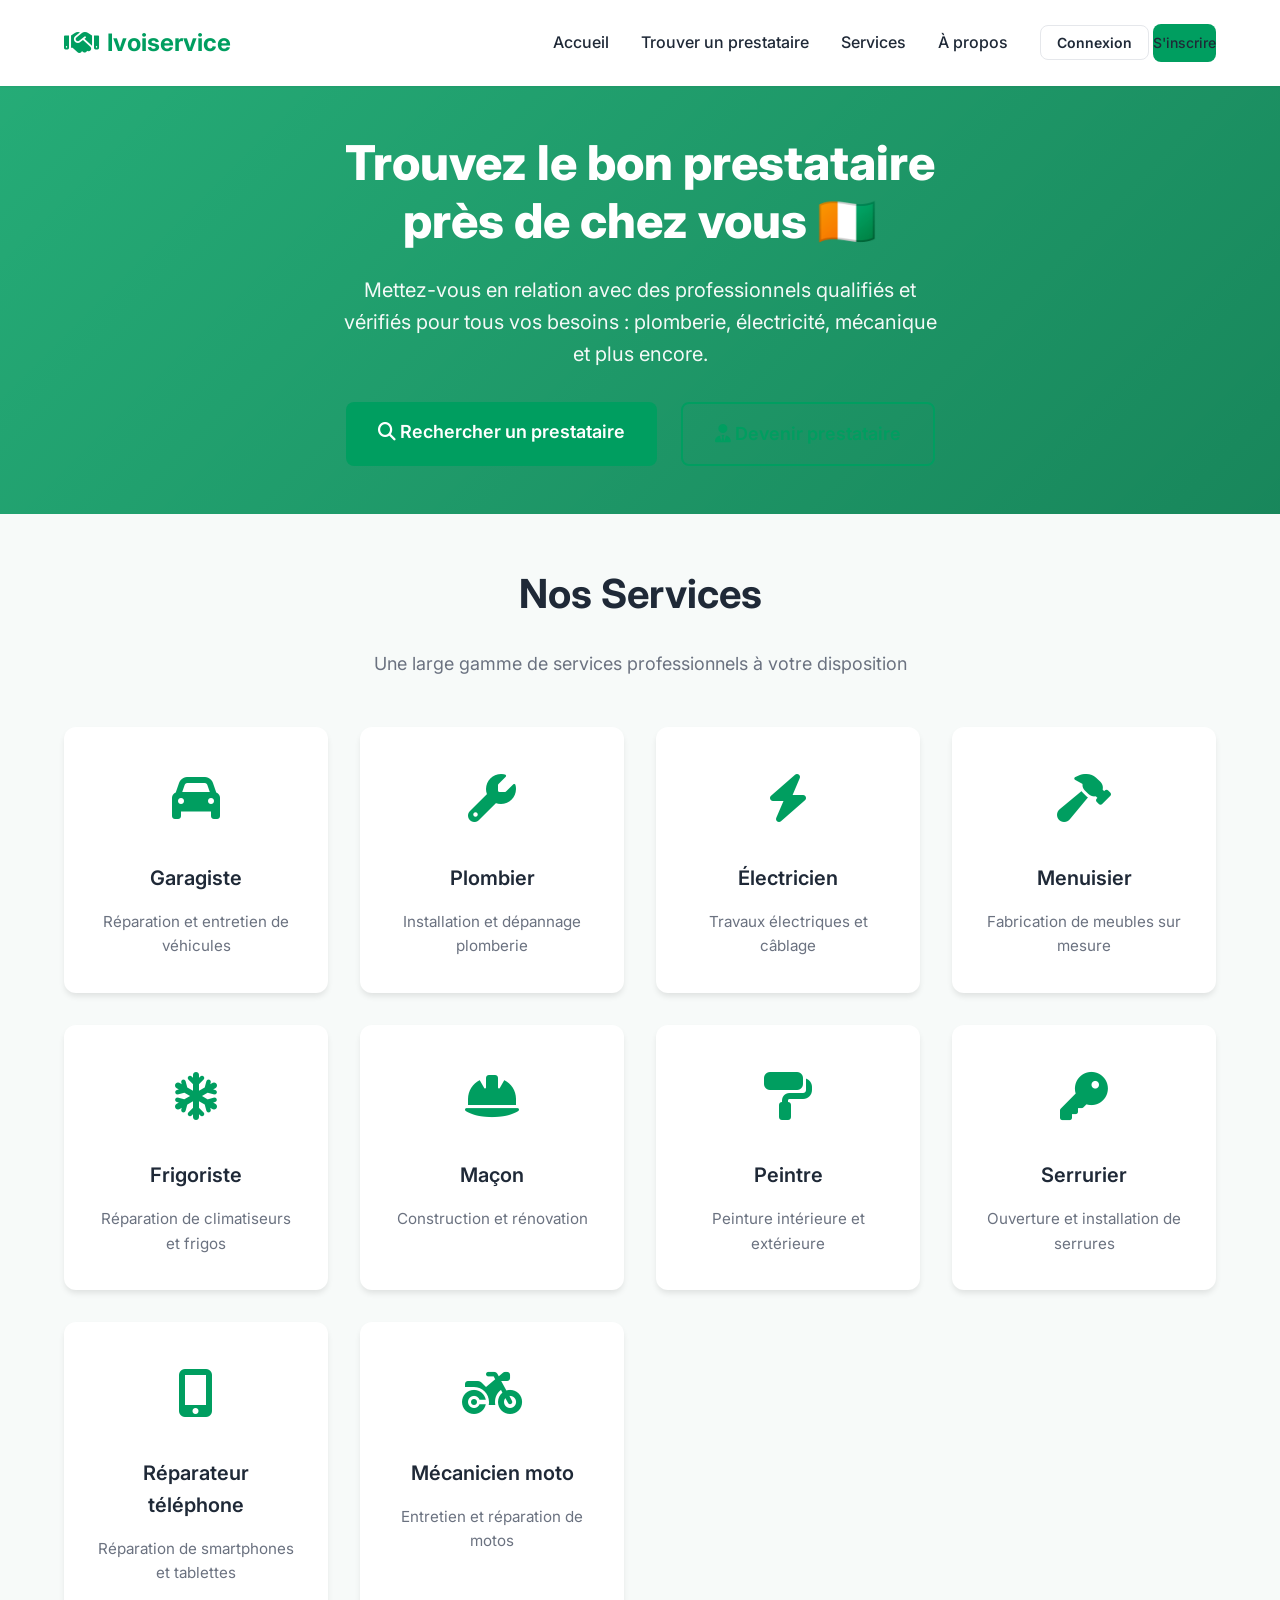
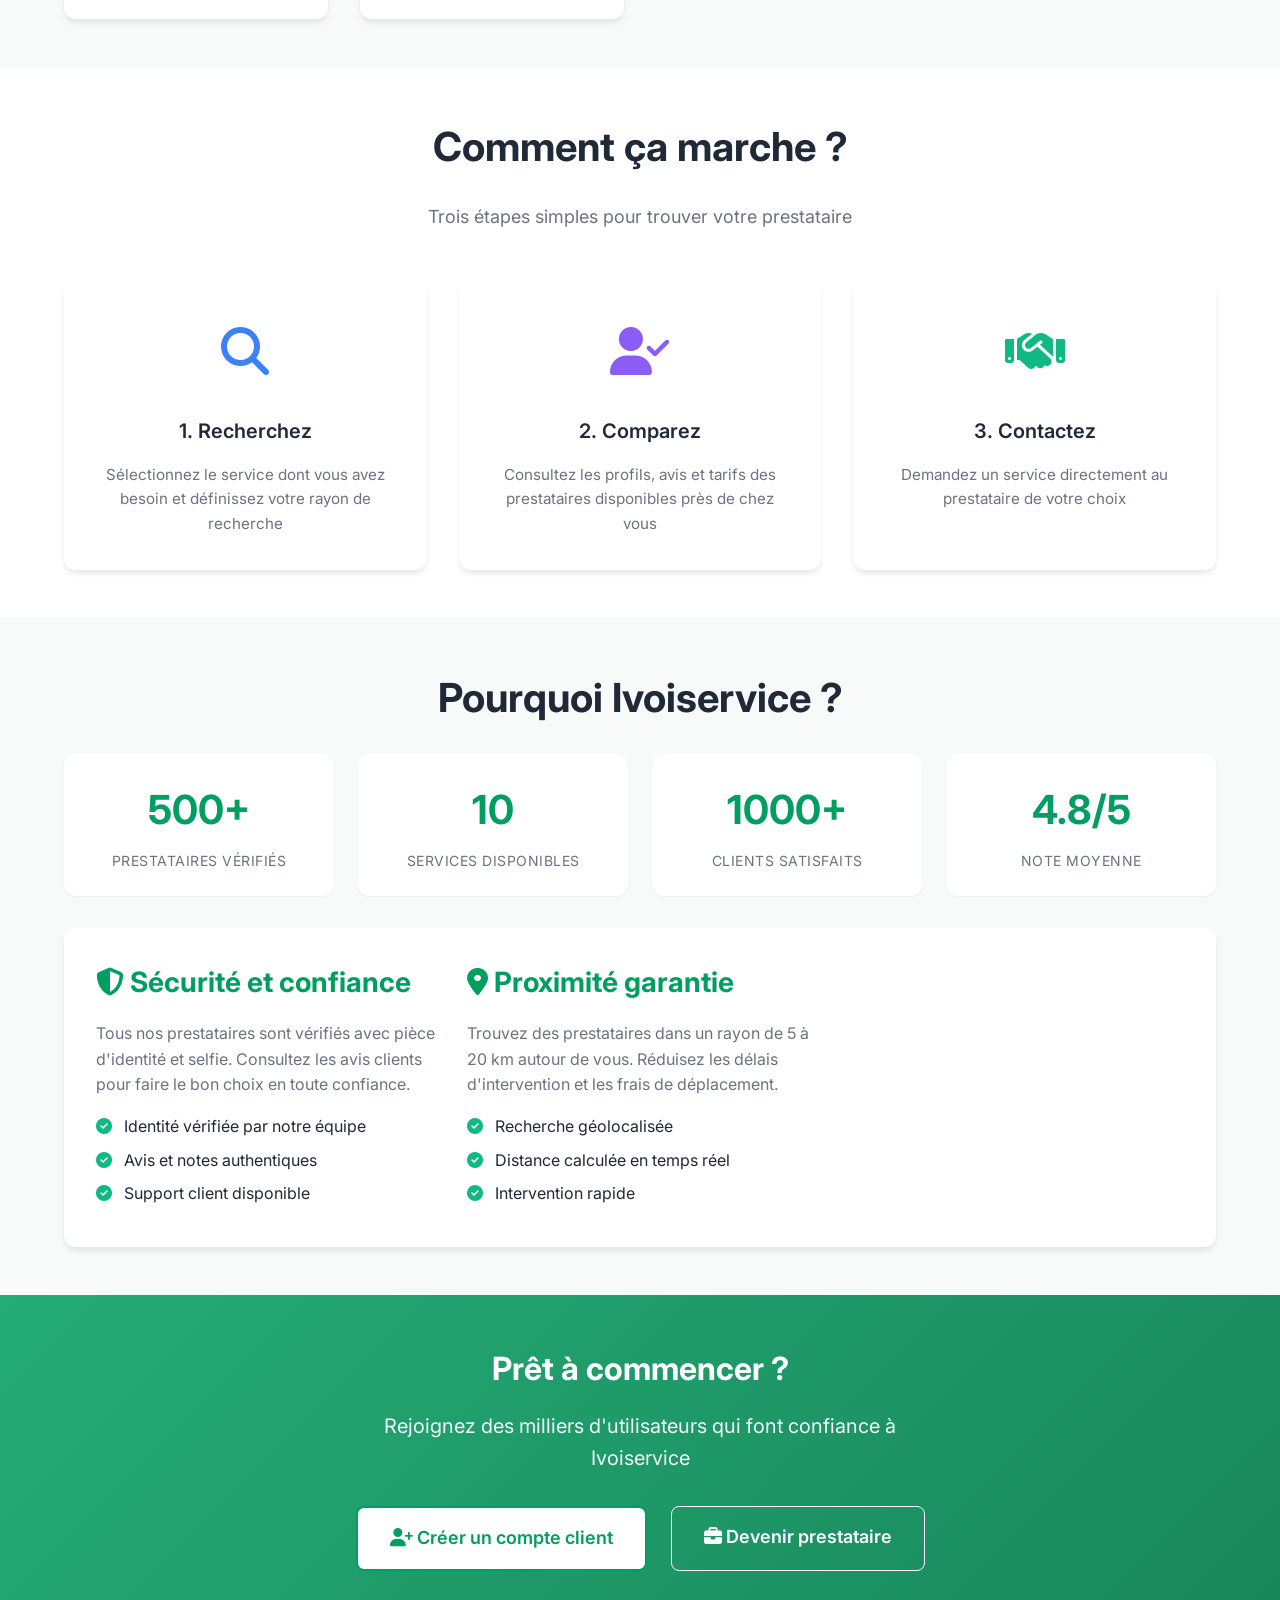
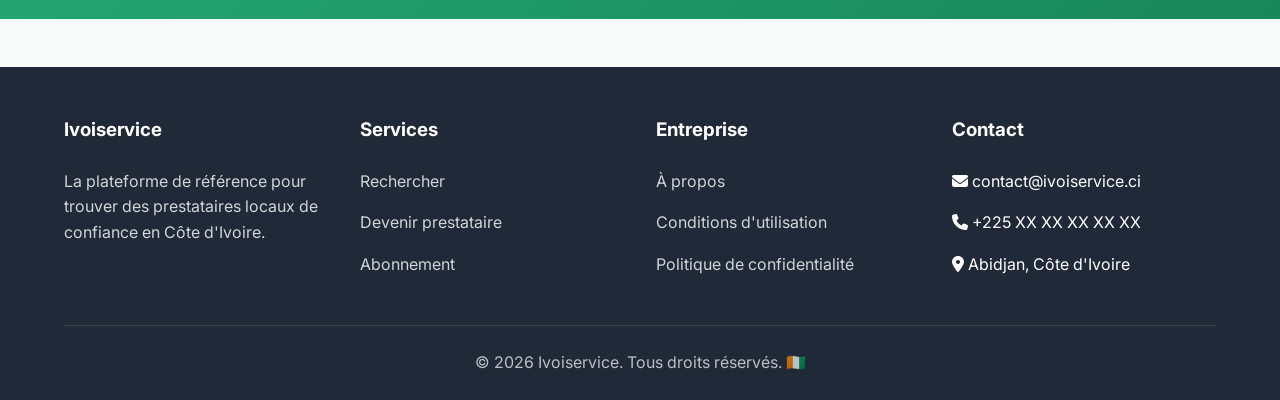
==== commit 785f3bc7: "Update index.html" ====
--- a/index.html
+++ b/index.html
@@ -1,438 +1,852 @@
-1	<!DOCTYPE html>
-     2	<html lang="fr">
-     3	<head>
-     4	  <meta charset="UTF-8">
-     5	  <meta name="viewport" content="width=device-width, initial-scale=1.0">
-     6	  <meta name="description" content="Ivoiservice - Trouvez des prestataires locaux en Côte d'Ivoire : garagiste, plombier, électricien, menuisier et plus encore.">
-     7	  <title>Ivoiservice - Prestataires Locaux en Côte d'Ivoire</title>
-     8	  
-     9	  <!-- Favicon -->
-    10	  <link rel="icon" type="image/svg+xml" href="data:image/svg+xml,<svg xmlns='http://www.w3.org/2000/svg' viewBox='0 0 100 100'><text y='.9em' font-size='90'>🇨🇮</text></svg>">
-    11	  
-    12	  <!-- Fonts -->
-    13	  <link rel="preconnect" href="https://fonts.googleapis.com">
-    14	  <link rel="preconnect" href="https://fonts.gstatic.com" crossorigin>
-    15	  <link href="https://fonts.googleapis.com/css2?family=Inter:wght@300;400;500;600;700;800&display=swap" rel="stylesheet">
-    16	  
-    17	  <!-- Font Awesome -->
-    18	  <link rel="stylesheet" href="https://cdn.jsdelivr.net/npm/@fortawesome/fontawesome-free@6.4.0/css/all.min.css">
-    19	  
-    20	  <!-- Styles -->
-    21	  <link rel="stylesheet" href="css/style.css">
-    22	  <link rel="stylesheet" href="css/responsive.css">
-    23	</head>
-    24	<body>
-    25	  <!-- Header -->
-    26	  <header class="header">
-    27	    <div class="container">
-    28	      <nav class="navbar">
-    29	        <a href="index.html" class="logo">
-    30	          <i class="fas fa-handshake"></i>
-    31	          <span>Ivoiservice</span>
-    32	        </a>
-    33	        
-    34	        <ul class="nav-links" id="navLinks">
-    35	          <li><a href="index.html">Accueil</a></li>
-    36	          <li><a href="search.html">Trouver un prestataire</a></li>
-    37	          <li><a href="#services">Services</a></li>
-    38	          <li><a href="#about">À propos</a></li>
-    39	          <li id="authLinks">
-    40	            <a href="login.html" class="btn btn-outline btn-sm">Connexion</a>
-    41	            <a href="register-client.html" class="btn btn-primary btn-sm">S'inscrire</a>
-    42	          </li>
-    43	        </ul>
-    44	        
-    45	        <button class="nav-toggle" id="navToggle" style="display: none;">
-    46	          <i class="fas fa-bars"></i>
-    47	        </button>
-    48	      </nav>
-    49	    </div>
-    50	  </header>
-    51	
-    52	  <!-- Overlay pour mobile -->
-    53	  <div class="nav-overlay" id="navOverlay"></div>
-    54	
-    55	  <!-- Hero Section -->
-    56	  <section class="hero">
-    57	    <div class="container">
-    58	      <h1>Trouvez le bon prestataire<br>près de chez vous 🇨🇮</h1>
-    59	      <p>
-    60	        Mettez-vous en relation avec des professionnels qualifiés et vérifiés
-    61	        pour tous vos besoins : plomberie, électricité, mécanique et plus encore.
-    62	      </p>
-    63	      <div class="hero-buttons">
-    64	        <a href="search.html" class="btn btn-primary btn-lg">
-    65	          <i class="fas fa-search"></i> Rechercher un prestataire
-    66	        </a>
-    67	        <a href="register-provider.html" class="btn btn-secondary btn-lg">
-    68	          <i class="fas fa-user-tie"></i> Devenir prestataire
-    69	        </a>
-    70	      </div>
-    71	    </div>
-    72	  </section>
-    73	
-    74	  <!-- Services Section -->
-    75	  <section class="services" id="services">
-    76	    <div class="container">
-    77	      <h2 class="section-title">Nos Services</h2>
-    78	      <p class="section-subtitle">
-    79	        Une large gamme de services professionnels à votre disposition
-    80	      </p>
-    81	      
-    82	      <div class="services-grid">
-    83	        <div class="service-card">
-    84	          <div class="service-icon">
-    85	            <i class="fas fa-car"></i>
-    86	          </div>
-    87	          <h3>Garagiste</h3>
-    88	          <p>Réparation et entretien de véhicules</p>
-    89	        </div>
-    90	        
-    91	        <div class="service-card">
-    92	          <div class="service-icon">
-    93	            <i class="fas fa-wrench"></i>
-    94	          </div>
-    95	          <h3>Plombier</h3>
-    96	          <p>Installation et dépannage plomberie</p>
-    97	        </div>
-    98	        
-    99	        <div class="service-card">
-   100	          <div class="service-icon">
-   101	            <i class="fas fa-bolt"></i>
-   102	          </div>
-   103	          <h3>Électricien</h3>
-   104	          <p>Travaux électriques et câblage</p>
-   105	        </div>
-   106	        
-   107	        <div class="service-card">
-   108	          <div class="service-icon">
-   109	            <i class="fas fa-hammer"></i>
-   110	          </div>
-   111	          <h3>Menuisier</h3>
-   112	          <p>Fabrication de meubles sur mesure</p>
-   113	        </div>
-   114	        
-   115	        <div class="service-card">
-   116	          <div class="service-icon">
-   117	            <i class="fas fa-snowflake"></i>
-   118	          </div>
-   119	          <h3>Frigoriste</h3>
-   120	          <p>Réparation de climatiseurs et frigos</p>
-   121	        </div>
-   122	        
-   123	        <div class="service-card">
-   124	          <div class="service-icon">
-   125	            <i class="fas fa-hard-hat"></i>
-   126	          </div>
-   127	          <h3>Maçon</h3>
-   128	          <p>Construction et rénovation</p>
-   129	        </div>
-   130	        
-   131	        <div class="service-card">
-   132	          <div class="service-icon">
-   133	            <i class="fas fa-paint-roller"></i>
-   134	          </div>
-   135	          <h3>Peintre</h3>
-   136	          <p>Peinture intérieure et extérieure</p>
-   137	        </div>
-   138	        
-   139	        <div class="service-card">
-   140	          <div class="service-icon">
-   141	            <i class="fas fa-key"></i>
-   142	          </div>
-   143	          <h3>Serrurier</h3>
-   144	          <p>Ouverture et installation de serrures</p>
-   145	        </div>
-   146	        
-   147	        <div class="service-card">
-   148	          <div class="service-icon">
-   149	            <i class="fas fa-mobile-alt"></i>
-   150	          </div>
-   151	          <h3>Réparateur téléphone</h3>
-   152	          <p>Réparation de smartphones et tablettes</p>
-   153	        </div>
-   154	        
-   155	        <div class="service-card">
-   156	          <div class="service-icon">
-   157	            <i class="fas fa-motorcycle"></i>
-   158	          </div>
-   159	          <h3>Mécanicien moto</h3>
-   160	          <p>Entretien et réparation de motos</p>
-   161	        </div>
-   162	      </div>
-   163	    </div>
-   164	  </section>
-   165	
-   166	  <!-- How it works Section -->
-   167	  <section class="services" style="background-color: white;">
-   168	    <div class="container">
-   169	      <h2 class="section-title">Comment ça marche ?</h2>
-   170	      <p class="section-subtitle">
-   171	        Trois étapes simples pour trouver votre prestataire
-   172	      </p>
-   173	      
-   174	      <div class="services-grid" style="grid-template-columns: repeat(auto-fit, minmax(280px, 1fr));">
-   175	        <div class="service-card">
-   176	          <div class="service-icon" style="color: #3B82F6;">
-   177	            <i class="fas fa-search"></i>
-   178	          </div>
-   179	          <h3>1. Recherchez</h3>
-   180	          <p>Sélectionnez le service dont vous avez besoin et définissez votre rayon de recherche</p>
-   181	        </div>
-   182	        
-   183	        <div class="service-card">
-   184	          <div class="service-icon" style="color: #8B5CF6;">
-   185	            <i class="fas fa-user-check"></i>
-   186	          </div>
-   187	          <h3>2. Comparez</h3>
-   188	          <p>Consultez les profils, avis et tarifs des prestataires disponibles près de chez vous</p>
-   189	        </div>
-   190	        
-   191	        <div class="service-card">
-   192	          <div class="service-icon" style="color: #10B981;">
-   193	            <i class="fas fa-handshake"></i>
-   194	          </div>
-   195	          <h3>3. Contactez</h3>
-   196	          <p>Demandez un service directement au prestataire de votre choix</p>
-   197	        </div>
-   198	      </div>
-   199	    </div>
-   200	  </section>
-   201	
-   202	  <!-- Stats Section -->
-   203	  <section class="services" id="about">
-   204	    <div class="container">
-   205	      <h2 class="section-title">Pourquoi Ivoiservice ?</h2>
-   206	      
-   207	      <div class="stats-grid">
-   208	        <div class="stat-card">
-   209	          <div class="stat-value">500+</div>
-   210	          <div class="stat-label">Prestataires vérifiés</div>
-   211	        </div>
-   212	        
-   213	        <div class="stat-card">
-   214	          <div class="stat-value">10</div>
-   215	          <div class="stat-label">Services disponibles</div>
-   216	        </div>
-   217	        
-   218	        <div class="stat-card">
-   219	          <div class="stat-value">1000+</div>
-   220	          <div class="stat-label">Clients satisfaits</div>
-   221	        </div>
-   222	        
-   223	        <div class="stat-card">
-   224	          <div class="stat-value">4.8/5</div>
-   225	          <div class="stat-label">Note moyenne</div>
-   226	        </div>
-   227	      </div>
-   228	      
-   229	      <div class="card mt-lg">
-   230	        <div class="grid-responsive" style="align-items: center;">
-   231	          <div>
-   232	            <h3 style="font-size: 1.75rem; margin-bottom: 1rem; color: var(--primary);">
-   233	              <i class="fas fa-shield-alt"></i> Sécurité et confiance
-   234	            </h3>
-   235	            <p style="color: var(--text-light); margin-bottom: 1rem;">
-   236	              Tous nos prestataires sont vérifiés avec pièce d'identité et selfie. 
-   237	              Consultez les avis clients pour faire le bon choix en toute confiance.
-   238	            </p>
-   239	            <ul style="list-style: none; padding: 0;">
-   240	              <li style="margin-bottom: 0.5rem;">
-   241	                <i class="fas fa-check-circle" style="color: var(--success); margin-right: 0.5rem;"></i>
-   242	                Identité vérifiée par notre équipe
-   243	              </li>
-   244	              <li style="margin-bottom: 0.5rem;">
-   245	                <i class="fas fa-check-circle" style="color: var(--success); margin-right: 0.5rem;"></i>
-   246	                Avis et notes authentiques
-   247	              </li>
-   248	              <li style="margin-bottom: 0.5rem;">
-   249	                <i class="fas fa-check-circle" style="color: var(--success); margin-right: 0.5rem;"></i>
-   250	                Support client disponible
-   251	              </li>
-   252	            </ul>
-   253	          </div>
-   254	          
-   255	          <div>
-   256	            <h3 style="font-size: 1.75rem; margin-bottom: 1rem; color: var(--primary);">
-   257	              <i class="fas fa-map-marker-alt"></i> Proximité garantie
-   258	            </h3>
-   259	            <p style="color: var(--text-light); margin-bottom: 1rem;">
-   260	              Trouvez des prestataires dans un rayon de 5 à 20 km autour de vous. 
-   261	              Réduisez les délais d'intervention et les frais de déplacement.
-   262	            </p>
-   263	            <ul style="list-style: none; padding: 0;">
-   264	              <li style="margin-bottom: 0.5rem;">
-   265	                <i class="fas fa-check-circle" style="color: var(--success); margin-right: 0.5rem;"></i>
-   266	                Recherche géolocalisée
-   267	              </li>
-   268	              <li style="margin-bottom: 0.5rem;">
-   269	                <i class="fas fa-check-circle" style="color: var(--success); margin-right: 0.5rem;"></i>
-   270	                Distance calculée en temps réel
-   271	              </li>
-   272	              <li style="margin-bottom: 0.5rem;">
-   273	                <i class="fas fa-check-circle" style="color: var(--success); margin-right: 0.5rem;"></i>
-   274	                Intervention rapide
-   275	              </li>
-   276	            </ul>
-   277	          </div>
-   278	        </div>
-   279	      </div>
-   280	    </div>
-   281	  </section>
-   282	
-   283	  <!-- CTA Section -->
-   284	  <section class="hero" style="padding: 3rem 0;">
-   285	    <div class="container" style="text-align: center;">
-   286	      <h2 style="font-size: 2rem; margin-bottom: 1rem;">Prêt à commencer ?</h2>
-   287	      <p style="margin-bottom: 2rem; opacity: 0.95;">
-   288	        Rejoignez des milliers d'utilisateurs qui font confiance à Ivoiservice
-   289	      </p>
-   290	      <div class="hero-buttons">
-   291	        <a href="register-client.html" class="btn btn-secondary btn-lg" style="background-color: white; color: var(--primary);">
-   292	          <i class="fas fa-user-plus"></i> Créer un compte client
-   293	        </a>
-   294	        <a href="register-provider.html" class="btn btn-outline btn-lg" style="border-color: white; color: white;">
-   295	          <i class="fas fa-briefcase"></i> Devenir prestataire
-   296	        </a>
-   297	      </div>
-   298	    </div>
-   299	  </section>
-   300	
-   301	  <!-- Footer -->
-   302	  <footer class="footer">
-   303	    <div class="container">
-   304	      <div class="footer-content">
-   305	        <div class="footer-section">
-   306	          <h3>Ivoiservice</h3>
-   307	          <p style="color: rgba(255, 255, 255, 0.8);">
-   308	            La plateforme de référence pour trouver des prestataires locaux de confiance en Côte d'Ivoire.
-   309	          </p>
-   310	        </div>
-   311	        
-   312	        <div class="footer-section">
-   313	          <h3>Services</h3>
-   314	          <ul>
-   315	            <li><a href="search.html">Rechercher</a></li>
-   316	            <li><a href="register-provider.html">Devenir prestataire</a></li>
-   317	            <li><a href="subscription.html">Abonnement</a></li>
-   318	          </ul>
-   319	        </div>
-   320	        
-   321	        <div class="footer-section">
-   322	          <h3>Entreprise</h3>
-   323	          <ul>
-   324	            <li><a href="#about">À propos</a></li>
-   325	            <li><a href="#">Conditions d'utilisation</a></li>
-   326	            <li><a href="#">Politique de confidentialité</a></li>
-   327	          </ul>
-   328	        </div>
-   329	        
-   330	        <div class="footer-section">
-   331	          <h3>Contact</h3>
-   332	          <ul>
-   333	            <li><i class="fas fa-envelope"></i> contact@ivoiservice.ci</li>
-   334	            <li><i class="fas fa-phone"></i> +225 XX XX XX XX XX</li>
-   335	            <li><i class="fas fa-map-marker-alt"></i> Abidjan, Côte d'Ivoire</li>
-   336	          </ul>
-   337	        </div>
-   338	      </div>
-   339	      
-   340	      <div class="footer-bottom">
-   341	        <p>&copy; 2026 Ivoiservice. Tous droits réservés. 🇨🇮</p>
-   342	      </div>
-   343	    </div>
-   344	  </footer>
-   345	
-   346	  <!-- Scripts -->
-   347	  <script src="js/utils.js"></script>
-   348	  <script>
-   349	    // Gestion du menu mobile
-   350	    const navToggle = document.getElementById('navToggle');
-   351	    const navLinks = document.getElementById('navLinks');
-   352	    const navOverlay = document.getElementById('navOverlay');
-   353	    
-   354	    // Afficher le bouton toggle sur mobile
-   355	    if (window.innerWidth <= 768) {
-   356	      navToggle.style.display = 'block';
-   357	    }
-   358	    
-   359	    window.addEventListener('resize', () => {
-   360	      if (window.innerWidth <= 768) {
-   361	        navToggle.style.display = 'block';
-   362	      } else {
-   363	        navToggle.style.display = 'none';
-   364	        navLinks.classList.remove('active');
-   365	        navOverlay.classList.remove('active');
-   366	      }
-   367	    });
-   368	    
-   369	    navToggle.addEventListener('click', () => {
-   370	      navLinks.classList.toggle('active');
-   371	      navOverlay.classList.toggle('active');
-   372	    });
-   373	    
-   374	    navOverlay.addEventListener('click', () => {
-   375	      navLinks.classList.remove('active');
-   376	      navOverlay.classList.remove('active');
-   377	    });
-   378	    
-   379	    // Gestion de l'affichage des liens d'authentification
-   380	    function updateAuthLinks() {
-   381	      const authLinksContainer = document.getElementById('authLinks');
-   382	      
-   383	      if (Utils.Session.isLoggedIn()) {
-   384	        const user = Utils.Session.getCurrentUser();
-   385	        let dashboardUrl = 'client-dashboard.html';
-   386	        
-   387	        if (user.role === 'PROVIDER') {
-   388	          dashboardUrl = 'provider-dashboard.html';
-   389	        } else if (user.role === 'ADMIN') {
-   390	          dashboardUrl = 'admin-dashboard.html';
-   391	        }
-   392	        
-   393	        authLinksContainer.innerHTML = `
-   394	          <a href="${dashboardUrl}" class="btn btn-outline btn-sm">
-   395	            <i class="fas fa-user"></i> Mon compte
-   396	          </a>
-   397	          <button onclick="logout()" class="btn btn-primary btn-sm">
-   398	            <i class="fas fa-sign-out-alt"></i> Déconnexion
-   399	          </button>
-   400	        `;
-   401	      }
-   402	    }
-   403	    
-   404	    function logout() {
-   405	      if (Utils.confirmAction('Êtes-vous sûr de vouloir vous déconnecter ?', () => {
-   406	        Utils.Session.logout();
-   407	        Utils.showToast('Vous êtes déconnecté', 'success');
-   408	        setTimeout(() => {
-   409	          window.location.reload();
-   410	        }, 1000);
-   411	      }));
-   412	    }
-   413	    
-   414	    // Initialiser au chargement
-   415	    document.addEventListener('DOMContentLoaded', () => {
-   416	      updateAuthLinks();
-   417	      
-   418	      // Smooth scroll pour les liens d'ancrage
-   419	      document.querySelectorAll('a[href^="#"]').forEach(anchor => {
-   420	        anchor.addEventListener('click', function (e) {
-   421	          const href = this.getAttribute('href');
-   422	          if (href !== '#' && href !== '') {
-   423	            e.preventDefault();
-   424	            const target = document.querySelector(href);
-   425	            if (target) {
-   426	              target.scrollIntoView({
-   427	                behavior: 'smooth',
-   428	                block: 'start'
-   429	              });
-   430	            }
-   431	          }
-   432	        });
-   433	      });
-   434	    });
-   435	  </script>
-   436	</body>
-   437	</html>
-   438	
+<!DOCTYPE html>
+<html lang="fr">
+<head>
+  <meta charset="UTF-8">
+  <meta name="viewport" content="width=device-width, initial-scale=1.0">
+  <meta name="description" content="Ivoiservice - Trouvez des prestataires locaux en Côte d'Ivoire : garagiste, plombier, électricien, menuisier et plus encore.">
+  <title>Ivoiservice - Prestataires Locaux en Côte d'Ivoire</title>
+  
+  <!-- Favicon -->
+  <link rel="icon" type="image/svg+xml" href="data:image/svg+xml,<svg xmlns='http://www.w3.org/2000/svg' viewBox='0 0 100 100'><text y='.9em' font-size='90'>🇨🇮</text></svg>">
+  
+  <!-- Fonts -->
+  <link rel="preconnect" href="https://fonts.googleapis.com">
+  <link rel="preconnect" href="https://fonts.gstatic.com" crossorigin>
+  <link href="https://fonts.googleapis.com/css2?family=Inter:wght@300;400;500;600;700;800&display=swap" rel="stylesheet">
+  
+  <!-- Font Awesome -->
+  <link rel="stylesheet" href="https://cdn.jsdelivr.net/npm/@fortawesome/fontawesome-free@6.4.0/css/all.min.css">
+  
+  <!-- Styles -->
+  <link rel="stylesheet" href="css/style.css">
+  <link rel="stylesheet" href="css/responsive.css">
+  
+  <style>
+    /* Popup de connexion */
+    .login-overlay {
+      display: none;
+      position: fixed;
+      top: 0;
+      left: 0;
+      width: 100%;
+      height: 100%;
+      background: rgba(0, 0, 0, 0.7);
+      z-index: 9999;
+      align-items: center;
+      justify-content: center;
+      animation: fadeIn 0.3s ease;
+    }
+    .login-overlay.active {
+      display: flex;
+    }
+    @keyframes fadeIn {
+      from { opacity: 0; }
+      to { opacity: 1; }
+    }
+    .login-popup {
+      background: white;
+      border-radius: 16px;
+      box-shadow: 0 10px 40px rgba(0,0,0,0.3);
+      padding: 2.5rem;
+      max-width: 450px;
+      width: 90%;
+      max-height: 90vh;
+      overflow-y: auto;
+      position: relative;
+      animation: slideUp 0.3s ease;
+    }
+    @keyframes slideUp {
+      from { transform: translateY(30px); opacity: 0; }
+      to { transform: translateY(0); opacity: 1; }
+    }
+    .login-close {
+      position: absolute;
+      top: 1rem;
+      right: 1rem;
+      background: none;
+      border: none;
+      font-size: 1.5rem;
+      cursor: pointer;
+      color: #999;
+      transition: color 0.3s;
+      width: 32px;
+      height: 32px;
+      display: flex;
+      align-items: center;
+      justify-content: center;
+    }
+    .login-close:hover {
+      color: #333;
+    }
+    .login-header {
+      text-align: center;
+      margin-bottom: 2rem;
+    }
+    .login-header h2 {
+      font-size: 1.75rem;
+      color: var(--primary);
+      margin-bottom: 0.5rem;
+    }
+    .login-header p {
+      color: #666;
+      font-size: 0.95rem;
+    }
+    .login-alert {
+      padding: 1rem;
+      border-radius: 8px;
+      margin-bottom: 1rem;
+      display: none;
+      align-items: center;
+      gap: 0.5rem;
+    }
+    .login-alert.show {
+      display: flex;
+    }
+    .login-alert-error {
+      background: #FFEBEE;
+      color: #C62828;
+      border: 1px solid #EF5350;
+    }
+    .login-alert-success {
+      background: #E8F5E9;
+      color: #2E7D32;
+      border: 1px solid #66BB6A;
+    }
+    .login-form-group {
+      margin-bottom: 1.25rem;
+    }
+    .login-form-group label {
+      display: block;
+      margin-bottom: 0.5rem;
+      font-weight: 500;
+      color: #333;
+    }
+    .login-input-wrapper {
+      position: relative;
+    }
+    .login-input-wrapper i {
+      position: absolute;
+      left: 1rem;
+      top: 50%;
+      transform: translateY(-50%);
+      color: #999;
+    }
+    .login-input-wrapper input {
+      width: 100%;
+      padding: 0.875rem 1rem 0.875rem 2.75rem;
+      border: 2px solid #e0e0e0;
+      border-radius: 8px;
+      font-size: 1rem;
+      transition: all 0.3s;
+      box-sizing: border-box;
+    }
+    .login-input-wrapper input:focus {
+      outline: none;
+      border-color: var(--primary);
+      box-shadow: 0 0 0 3px rgba(76,175,80,0.1);
+    }
+    .login-btn {
+      width: 100%;
+      padding: 1rem;
+      border: none;
+      border-radius: 8px;
+      font-size: 1rem;
+      font-weight: 600;
+      cursor: pointer;
+      transition: all 0.3s;
+      display: flex;
+      align-items: center;
+      justify-content: center;
+      gap: 0.5rem;
+      background: var(--primary);
+      color: white;
+    }
+    .login-btn:hover {
+      background: var(--primary-dark);
+      transform: translateY(-2px);
+      box-shadow: 0 4px 12px rgba(76,175,80,0.3);
+    }
+    .login-demo {
+      margin-top: 1.5rem;
+      padding: 1rem;
+      background: #E8F5E9;
+      border-radius: 8px;
+    }
+    .login-demo h3 {
+      font-size: 0.9rem;
+      color: var(--primary-dark);
+      margin-bottom: 0.5rem;
+    }
+    .login-demo p {
+      font-size: 0.85rem;
+      color: #333;
+      margin: 0.25rem 0;
+    }
+  </style>
+</head>
+<body>
+  <!-- Header -->
+  <header class="header">
+    <div class="container">
+      <nav class="navbar">
+        <a href="index.html" class="logo">
+          <i class="fas fa-handshake"></i>
+          <span>Ivoiservice</span>
+        </a>
+        
+        <ul class="nav-links" id="navLinks">
+          <li><a href="index.html">Accueil</a></li>
+          <li><a href="search.html">Trouver un prestataire</a></li>
+          <li><a href="#services">Services</a></li>
+          <li><a href="#about">À propos</a></li>
+          <li id="authLinks">
+            <button onclick="openLoginPopup()" class="btn btn-outline btn-sm" style="cursor: pointer;">Connexion</button>
+            <a href="register-client.html" class="btn btn-primary btn-sm">S'inscrire</a>
+          </li>
+        </ul>
+        
+        <button class="nav-toggle" id="navToggle" style="display: none;">
+          <i class="fas fa-bars"></i>
+        </button>
+      </nav>
+    </div>
+  </header>
+
+  <!-- Overlay pour mobile -->
+  <div class="nav-overlay" id="navOverlay"></div>
+
+  <!-- Popup de connexion -->
+  <div class="login-overlay" id="loginOverlay">
+    <div class="login-popup">
+      <button class="login-close" onclick="closeLoginPopup()">
+        <i class="fas fa-times"></i>
+      </button>
+      
+      <div class="login-header">
+        <h2>🇨🇮 Connexion</h2>
+        <p>Connectez-vous à votre compte Ivoiservice</p>
+      </div>
+
+      <div class="login-alert login-alert-error" id="loginAlertError">
+        <i class="fas fa-exclamation-circle"></i>
+        <span id="loginErrorMessage"></span>
+      </div>
+      
+      <div class="login-alert login-alert-success" id="loginAlertSuccess">
+        <i class="fas fa-check-circle"></i>
+        <span id="loginSuccessMessage"></span>
+      </div>
+
+      <form id="loginPopupForm">
+        <div class="login-form-group">
+          <label for="loginEmail">Adresse email</label>
+          <div class="login-input-wrapper">
+            <i class="fas fa-envelope"></i>
+            <input type="email" id="loginEmail" required placeholder="votre.email@exemple.ci" autocomplete="email">
+          </div>
+        </div>
+
+        <div class="login-form-group">
+          <label for="loginPassword">Mot de passe</label>
+          <div class="login-input-wrapper">
+            <i class="fas fa-lock"></i>
+            <input type="password" id="loginPassword" required placeholder="Votre mot de passe" autocomplete="current-password">
+          </div>
+        </div>
+
+        <button type="submit" class="login-btn">
+          <i class="fas fa-sign-in-alt"></i> Se connecter
+        </button>
+      </form>
+
+      <div class="login-demo">
+        <h3><i class="fas fa-info-circle"></i> Comptes de démonstration</h3>
+        <p><strong>Client:</strong> client@demo.com / demo123</p>
+        <p><strong>Prestataire:</strong> prestataire@demo.com / demo123</p>
+        <p style="color: #666; font-size: 0.8rem; margin-top: 0.5rem;">
+          <i class="fas fa-shield-alt"></i> Le compte admin n'est pas public
+        </p>
+      </div>
+    </div>
+  </div>
+
+  <!-- Hero Section -->
+  <section class="hero">
+    <div class="container">
+      <h1>Trouvez le bon prestataire<br>près de chez vous 🇨🇮</h1>
+      <p>
+        Mettez-vous en relation avec des professionnels qualifiés et vérifiés
+        pour tous vos besoins : plomberie, électricité, mécanique et plus encore.
+      </p>
+      <div class="hero-buttons">
+        <a href="search.html" class="btn btn-primary btn-lg">
+          <i class="fas fa-search"></i> Rechercher un prestataire
+        </a>
+        <a href="register-provider.html" class="btn btn-secondary btn-lg">
+          <i class="fas fa-user-tie"></i> Devenir prestataire
+        </a>
+      </div>
+    </div>
+  </section>
+
+  <!-- Services Section -->
+  <section class="services" id="services">
+    <div class="container">
+      <h2 class="section-title">Nos Services</h2>
+      <p class="section-subtitle">
+        Une large gamme de services professionnels à votre disposition
+      </p>
+      
+      <div class="services-grid">
+        <div class="service-card">
+          <div class="service-icon">
+            <i class="fas fa-car"></i>
+          </div>
+          <h3>Garagiste</h3>
+          <p>Réparation et entretien de véhicules</p>
+        </div>
+        
+        <div class="service-card">
+          <div class="service-icon">
+            <i class="fas fa-wrench"></i>
+          </div>
+          <h3>Plombier</h3>
+          <p>Installation et dépannage plomberie</p>
+        </div>
+        
+        <div class="service-card">
+          <div class="service-icon">
+            <i class="fas fa-bolt"></i>
+          </div>
+          <h3>Électricien</h3>
+          <p>Travaux électriques et câblage</p>
+        </div>
+        
+        <div class="service-card">
+          <div class="service-icon">
+            <i class="fas fa-hammer"></i>
+          </div>
+          <h3>Menuisier</h3>
+          <p>Fabrication de meubles sur mesure</p>
+        </div>
+        
+        <div class="service-card">
+          <div class="service-icon">
+            <i class="fas fa-snowflake"></i>
+          </div>
+          <h3>Frigoriste</h3>
+          <p>Réparation de climatiseurs et frigos</p>
+        </div>
+        
+        <div class="service-card">
+          <div class="service-icon">
+            <i class="fas fa-hard-hat"></i>
+          </div>
+          <h3>Maçon</h3>
+          <p>Construction et rénovation</p>
+        </div>
+        
+        <div class="service-card">
+          <div class="service-icon">
+            <i class="fas fa-paint-roller"></i>
+          </div>
+          <h3>Peintre</h3>
+          <p>Peinture intérieure et extérieure</p>
+        </div>
+        
+        <div class="service-card">
+          <div class="service-icon">
+            <i class="fas fa-key"></i>
+          </div>
+          <h3>Serrurier</h3>
+          <p>Ouverture et installation de serrures</p>
+        </div>
+        
+        <div class="service-card">
+          <div class="service-icon">
+            <i class="fas fa-mobile-alt"></i>
+          </div>
+          <h3>Réparateur téléphone</h3>
+          <p>Réparation de smartphones et tablettes</p>
+        </div>
+        
+        <div class="service-card">
+          <div class="service-icon">
+            <i class="fas fa-motorcycle"></i>
+          </div>
+          <h3>Mécanicien moto</h3>
+          <p>Entretien et réparation de motos</p>
+        </div>
+      </div>
+    </div>
+  </section>
+
+  <!-- How it works Section -->
+  <section class="services" style="background-color: white;">
+    <div class="container">
+      <h2 class="section-title">Comment ça marche ?</h2>
+      <p class="section-subtitle">
+        Trois étapes simples pour trouver votre prestataire
+      </p>
+      
+      <div class="services-grid" style="grid-template-columns: repeat(auto-fit, minmax(280px, 1fr));">
+        <div class="service-card">
+          <div class="service-icon" style="color: #3B82F6;">
+            <i class="fas fa-search"></i>
+          </div>
+          <h3>1. Recherchez</h3>
+          <p>Sélectionnez le service dont vous avez besoin et définissez votre rayon de recherche</p>
+        </div>
+        
+        <div class="service-card">
+          <div class="service-icon" style="color: #8B5CF6;">
+            <i class="fas fa-user-check"></i>
+          </div>
+          <h3>2. Comparez</h3>
+          <p>Consultez les profils, avis et tarifs des prestataires disponibles près de chez vous</p>
+        </div>
+        
+        <div class="service-card">
+          <div class="service-icon" style="color: #10B981;">
+            <i class="fas fa-handshake"></i>
+          </div>
+          <h3>3. Contactez</h3>
+          <p>Demandez un service directement au prestataire de votre choix</p>
+        </div>
+      </div>
+    </div>
+  </section>
+
+  <!-- Stats Section -->
+  <section class="services" id="about">
+    <div class="container">
+      <h2 class="section-title">Pourquoi Ivoiservice ?</h2>
+      
+      <div class="stats-grid">
+        <div class="stat-card">
+          <div class="stat-value">500+</div>
+          <div class="stat-label">Prestataires vérifiés</div>
+        </div>
+        
+        <div class="stat-card">
+          <div class="stat-value">10</div>
+          <div class="stat-label">Services disponibles</div>
+        </div>
+        
+        <div class="stat-card">
+          <div class="stat-value">1000+</div>
+          <div class="stat-label">Clients satisfaits</div>
+        </div>
+        
+        <div class="stat-card">
+          <div class="stat-value">4.8/5</div>
+          <div class="stat-label">Note moyenne</div>
+        </div>
+      </div>
+      
+      <div class="card mt-lg">
+        <div class="grid-responsive" style="align-items: center;">
+          <div>
+            <h3 style="font-size: 1.75rem; margin-bottom: 1rem; color: var(--primary);">
+              <i class="fas fa-shield-alt"></i> Sécurité et confiance
+            </h3>
+            <p style="color: var(--text-light); margin-bottom: 1rem;">
+              Tous nos prestataires sont vérifiés avec pièce d'identité et selfie. 
+              Consultez les avis clients pour faire le bon choix en toute confiance.
+            </p>
+            <ul style="list-style: none; padding: 0;">
+              <li style="margin-bottom: 0.5rem;">
+                <i class="fas fa-check-circle" style="color: var(--success); margin-right: 0.5rem;"></i>
+                Identité vérifiée par notre équipe
+              </li>
+              <li style="margin-bottom: 0.5rem;">
+                <i class="fas fa-check-circle" style="color: var(--success); margin-right: 0.5rem;"></i>
+                Avis et notes authentiques
+              </li>
+              <li style="margin-bottom: 0.5rem;">
+                <i class="fas fa-check-circle" style="color: var(--success); margin-right: 0.5rem;"></i>
+                Support client disponible
+              </li>
+            </ul>
+          </div>
+          
+          <div>
+            <h3 style="font-size: 1.75rem; margin-bottom: 1rem; color: var(--primary);">
+              <i class="fas fa-map-marker-alt"></i> Proximité garantie
+            </h3>
+            <p style="color: var(--text-light); margin-bottom: 1rem;">
+              Trouvez des prestataires dans un rayon de 5 à 20 km autour de vous. 
+              Réduisez les délais d'intervention et les frais de déplacement.
+            </p>
+            <ul style="list-style: none; padding: 0;">
+              <li style="margin-bottom: 0.5rem;">
+                <i class="fas fa-check-circle" style="color: var(--success); margin-right: 0.5rem;"></i>
+                Recherche géolocalisée
+              </li>
+              <li style="margin-bottom: 0.5rem;">
+                <i class="fas fa-check-circle" style="color: var(--success); margin-right: 0.5rem;"></i>
+                Distance calculée en temps réel
+              </li>
+              <li style="margin-bottom: 0.5rem;">
+                <i class="fas fa-check-circle" style="color: var(--success); margin-right: 0.5rem;"></i>
+                Intervention rapide
+              </li>
+            </ul>
+          </div>
+        </div>
+      </div>
+    </div>
+  </section>
+
+  <!-- CTA Section -->
+  <section class="hero" style="padding: 3rem 0;">
+    <div class="container" style="text-align: center;">
+      <h2 style="font-size: 2rem; margin-bottom: 1rem;">Prêt à commencer ?</h2>
+      <p style="margin-bottom: 2rem; opacity: 0.95;">
+        Rejoignez des milliers d'utilisateurs qui font confiance à Ivoiservice
+      </p>
+      <div class="hero-buttons">
+        <a href="register-client.html" class="btn btn-secondary btn-lg" style="background-color: white; color: var(--primary);">
+          <i class="fas fa-user-plus"></i> Créer un compte client
+        </a>
+        <a href="register-provider.html" class="btn btn-outline btn-lg" style="border-color: white; color: white;">
+          <i class="fas fa-briefcase"></i> Devenir prestataire
+        </a>
+      </div>
+    </div>
+  </section>
+
+  <!-- Footer -->
+  <footer class="footer">
+    <div class="container">
+      <div class="footer-content">
+        <div class="footer-section">
+          <h3>Ivoiservice</h3>
+          <p style="color: rgba(255, 255, 255, 0.8);">
+            La plateforme de référence pour trouver des prestataires locaux de confiance en Côte d'Ivoire.
+          </p>
+        </div>
+        
+        <div class="footer-section">
+          <h3>Services</h3>
+          <ul>
+            <li><a href="search.html">Rechercher</a></li>
+            <li><a href="register-provider.html">Devenir prestataire</a></li>
+            <li><a href="subscription.html">Abonnement</a></li>
+          </ul>
+        </div>
+        
+        <div class="footer-section">
+          <h3>Entreprise</h3>
+          <ul>
+            <li><a href="#about">À propos</a></li>
+            <li><a href="#">Conditions d'utilisation</a></li>
+            <li><a href="#">Politique de confidentialité</a></li>
+          </ul>
+        </div>
+        
+        <div class="footer-section">
+          <h3>Contact</h3>
+          <ul>
+            <li><i class="fas fa-envelope"></i> contact@ivoiservice.ci</li>
+            <li><i class="fas fa-phone"></i> +225 XX XX XX XX XX</li>
+            <li><i class="fas fa-map-marker-alt"></i> Abidjan, Côte d'Ivoire</li>
+          </ul>
+        </div>
+      </div>
+      
+      <div class="footer-bottom">
+        <p>&copy; 2026 Ivoiservice. Tous droits réservés. 🇨🇮</p>
+      </div>
+    </div>
+  </footer>
+
+  <!-- Scripts -->
+  <script src="js/utils.js"></script>
+  <script>
+    // ==========================================
+    // SYSTÈME DE CONNEXION POPUP
+    // ==========================================
+    
+    // Ouvrir le popup de connexion
+    function openLoginPopup() {
+      document.getElementById('loginOverlay').classList.add('active');
+      document.body.style.overflow = 'hidden'; // Empêcher le scroll
+    }
+    
+    // Fermer le popup de connexion
+    function closeLoginPopup() {
+      document.getElementById('loginOverlay').classList.remove('active');
+      document.body.style.overflow = ''; // Réactiver le scroll
+    }
+    
+    // Fermer en cliquant sur l'overlay
+    document.getElementById('loginOverlay').addEventListener('click', function(e) {
+      if (e.target === this) {
+        closeLoginPopup();
+      }
+    });
+    
+    // Afficher une erreur
+    function showLoginError(message) {
+      const alert = document.getElementById('loginAlertError');
+      document.getElementById('loginErrorMessage').textContent = message;
+      alert.classList.add('show');
+      document.getElementById('loginAlertSuccess').classList.remove('show');
+      setTimeout(() => alert.classList.remove('show'), 5000);
+    }
+    
+    // Afficher un succès
+    function showLoginSuccess(message) {
+      const alert = document.getElementById('loginAlertSuccess');
+      document.getElementById('loginSuccessMessage').textContent = message;
+      alert.classList.add('show');
+      document.getElementById('loginAlertError').classList.remove('show');
+    }
+    
+    // Hasher le mot de passe
+    function hashPassword(password) {
+      let hash = 0;
+      for (let i = 0; i < password.length; i++) {
+        const char = password.charCodeAt(i);
+        hash = ((hash << 5) - hash) + char;
+        hash = hash & hash;
+      }
+      return 'hashed_' + Math.abs(hash).toString(36).substring(0, 6);
+    }
+    
+    // Générer UUID
+    function generateUUID() {
+      return 'xxxxxxxx-xxxx-4xxx-yxxx-xxxxxxxxxxxx'.replace(/[xy]/g, function(c) {
+        const r = Math.random() * 16 | 0;
+        const v = c === 'x' ? r : (r & 0x3 | 0x8);
+        return v.toString(16);
+      });
+    }
+    
+    // Identifiants admin
+    const ADMIN_EMAIL = 'admin@ivoiservice.ci';
+    const ADMIN_PASSWORD = 'admin2024';
+    
+    // Initialiser les utilisateurs démo
+    function initDemoUsers() {
+      const users = Utils.Storage.get('users', []);
+      if (users.length === 0) {
+        const demoUsers = [
+          {
+            id: generateUUID(),
+            email: 'client@demo.com',
+            password: hashPassword('demo123'),
+            firstName: 'Kouassi',
+            lastName: 'Konan',
+            phone: '+2250701020304',
+            role: 'CLIENT',
+            latitude: 5.3213,
+            longitude: -4.0114,
+            createdAt: Date.now()
+          },
+          {
+            id: generateUUID(),
+            email: 'prestataire@demo.com',
+            password: hashPassword('demo123'),
+            firstName: 'Adjoua',
+            lastName: 'Yao',
+            phone: '+2250705060708',
+            role: 'PROVIDER',
+            latitude: 5.3480,
+            longitude: -3.9838,
+            createdAt: Date.now()
+          }
+        ];
+        Utils.Storage.set('users', demoUsers);
+        
+        Utils.Storage.set('providerProfiles', [{
+          id: generateUUID(),
+          userId: demoUsers[1].id,
+          profession: 'PLOMBIER',
+          basePrice: 15000,
+          radius: 10,
+          description: 'Plombier professionnel. Intervention rapide.',
+          photos: [],
+          rating: 4.5,
+          reviewCount: 12,
+          isVerified: true,
+          isFreelance: false,
+          createdAt: Date.now()
+        }]);
+        
+        Utils.Storage.set('subscriptions', [{
+          id: generateUUID(),
+          userId: demoUsers[0].id,
+          amount: 5000,
+          duration: 30,
+          startDate: Date.now(),
+          endDate: Date.now() + (30 * 24 * 60 * 60 * 1000),
+          status: 'ACTIVE',
+          createdAt: Date.now()
+        }]);
+      }
+    }
+    
+    // Fonction de connexion
+    function performLogin(email, password) {
+      // Vérifier admin
+      if (email === ADMIN_EMAIL && password === ADMIN_PASSWORD) {
+        const adminUser = {
+          id: generateUUID(),
+          email: ADMIN_EMAIL,
+          firstName: 'Admin',
+          lastName: 'Master',
+          phone: '+2250700000000',
+          role: 'ADMIN',
+          createdAt: Date.now()
+        };
+        Utils.Session.login(adminUser);
+        return { success: true, user: adminUser };
+      }
+
+      // Vérifier utilisateurs normaux
+      const users = Utils.Storage.get('users', []);
+      const hashedPassword = hashPassword(password);
+      const user = users.find(u => u.email === email && u.password === hashedPassword);
+
+      if (user) {
+        const userSession = { ...user };
+        delete userSession.password;
+        Utils.Session.login(userSession);
+        return { success: true, user: userSession };
+      }
+
+      return { success: false, message: 'Email ou mot de passe incorrect' };
+    }
+    
+    // Gérer le formulaire de connexion
+    document.getElementById('loginPopupForm').addEventListener('submit', function(e) {
+      e.preventDefault();
+
+      const email = document.getElementById('loginEmail').value.trim();
+      const password = document.getElementById('loginPassword').value;
+
+      if (!email || !email.includes('@')) {
+        showLoginError('Adresse email invalide');
+        return;
+      }
+
+      if (!password || password.length < 6) {
+        showLoginError('Mot de passe requis (minimum 6 caractères)');
+        return;
+      }
+
+      const result = performLogin(email, password);
+
+      if (result.success) {
+        showLoginSuccess('✅ Connexion réussie ! Redirection...');
+        
+        setTimeout(() => {
+          let url = 'client-dashboard.html';
+          if (result.user.role === 'PROVIDER') url = 'provider-dashboard.html';
+          if (result.user.role === 'ADMIN') url = 'admin-dashboard.html';
+          window.location.href = url;
+        }, 1500);
+      } else {
+        showLoginError(result.message);
+      }
+    });
+    
+    // ==========================================
+    // MENU MOBILE
+    // ==========================================
+    const navToggle = document.getElementById('navToggle');
+    const navLinks = document.getElementById('navLinks');
+    const navOverlay = document.getElementById('navOverlay');
+    
+    if (window.innerWidth <= 768) {
+      navToggle.style.display = 'block';
+    }
+    
+    window.addEventListener('resize', () => {
+      if (window.innerWidth <= 768) {
+        navToggle.style.display = 'block';
+      } else {
+        navToggle.style.display = 'none';
+        navLinks.classList.remove('active');
+        navOverlay.classList.remove('active');
+      }
+    });
+    
+    navToggle.addEventListener('click', () => {
+      navLinks.classList.toggle('active');
+      navOverlay.classList.toggle('active');
+    });
+    
+    navOverlay.addEventListener('click', () => {
+      navLinks.classList.remove('active');
+      navOverlay.classList.remove('active');
+    });
+    
+    // ==========================================
+    // GESTION DE L'AUTHENTIFICATION
+    // ==========================================
+    function updateAuthLinks() {
+      const authLinksContainer = document.getElementById('authLinks');
+      
+      if (Utils.Session.isLoggedIn()) {
+        const user = Utils.Session.getCurrentUser();
+        let dashboardUrl = 'client-dashboard.html';
+        
+        if (user.role === 'PROVIDER') {
+          dashboardUrl = 'provider-dashboard.html';
+        } else if (user.role === 'ADMIN') {
+          dashboardUrl = 'admin-dashboard.html';
+        }
+        
+        authLinksContainer.innerHTML = `
+          <a href="${dashboardUrl}" class="btn btn-outline btn-sm">
+            <i class="fas fa-user"></i> Mon compte
+          </a>
+          <button onclick="logout()" class="btn btn-primary btn-sm">
+            <i class="fas fa-sign-out-alt"></i> Déconnexion
+          </button>
+        `;
+      }
+    }
+    
+    function logout() {
+      if (confirm('Êtes-vous sûr de vouloir vous déconnecter ?')) {
+        Utils.Session.logout();
+        if (typeof Utils.showToast === 'function') {
+          Utils.showToast('Vous êtes déconnecté', 'success');
+        }
+        setTimeout(() => {
+          window.location.reload();
+        }, 1000);
+      }
+    }
+    
+    // ==========================================
+    // INITIALISATION
+    // ==========================================
+    document.addEventListener('DOMContentLoaded', () => {
+      initDemoUsers();
+      updateAuthLinks();
+      
+      // Smooth scroll
+      document.querySelectorAll('a[href^="#"]').forEach(anchor => {
+        anchor.addEventListener('click', function (e) {
+          const href = this.getAttribute('href');
+          if (href !== '#' && href !== '') {
+            e.preventDefault();
+            const target = document.querySelector(href);
+            if (target) {
+              target.scrollIntoView({
+                behavior: 'smooth',
+                block: 'start'
+              });
+            }
+          }
+        });
+      });
+    });
+  </script>
+</body>
+</html>
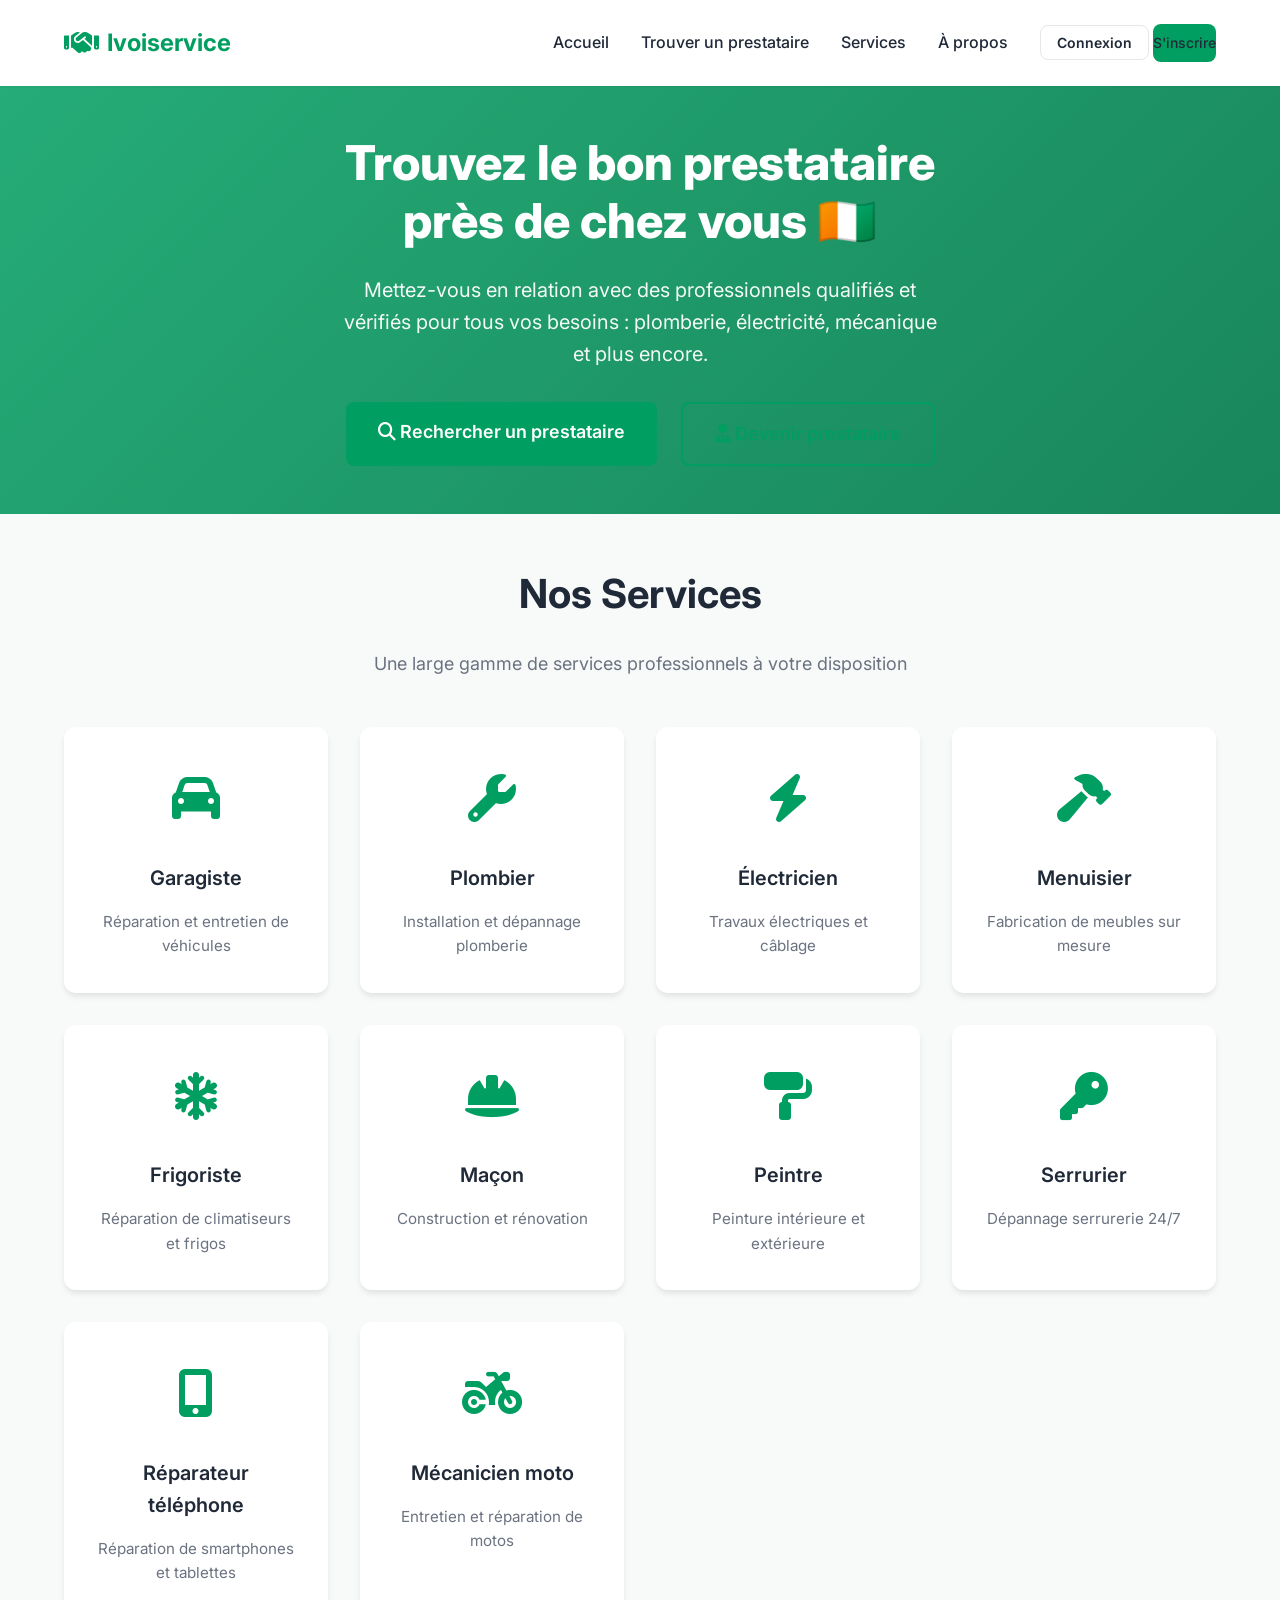
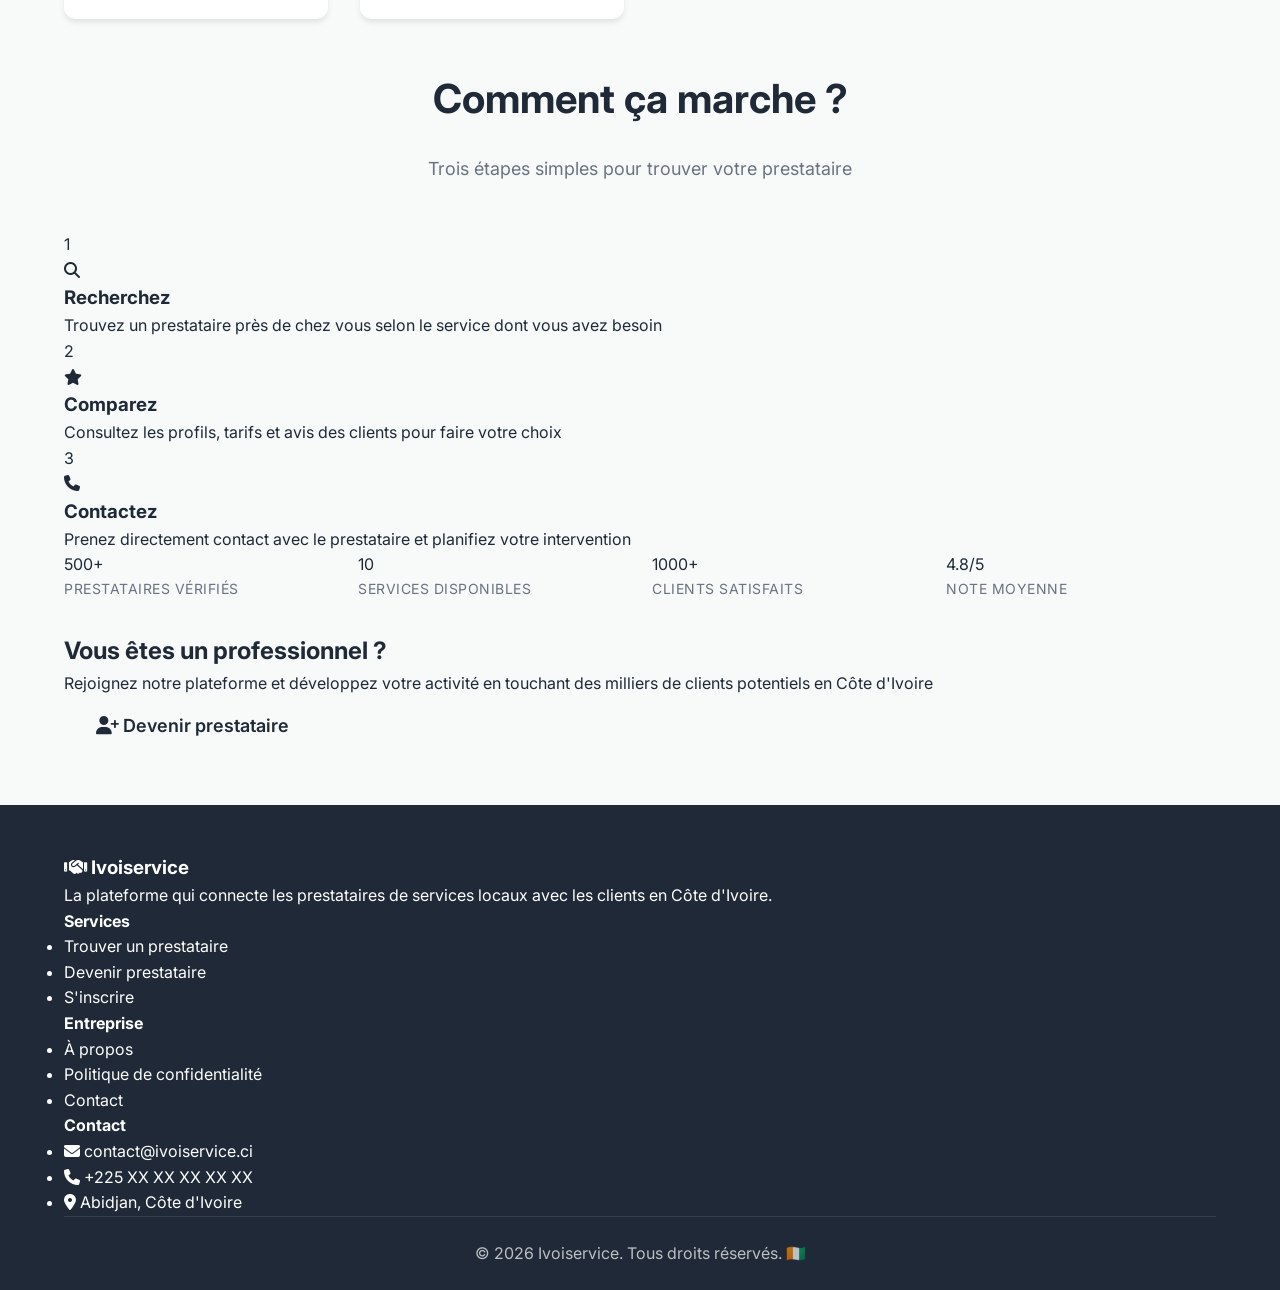
==== commit 7c6100ec: "Update index.html" ====
--- a/index.html
+++ b/index.html
@@ -20,7 +20,6 @@
   <!-- Styles -->
   <link rel="stylesheet" href="css/style.css">
   <link rel="stylesheet" href="css/responsive.css">
-  
   <style>
     /* Popup de connexion */
     .login-overlay {
@@ -69,11 +68,6 @@
       cursor: pointer;
       color: #999;
       transition: color 0.3s;
-      width: 32px;
-      height: 32px;
-      display: flex;
-      align-items: center;
-      justify-content: center;
     }
     .login-close:hover {
       color: #333;
@@ -138,7 +132,6 @@
       border-radius: 8px;
       font-size: 1rem;
       transition: all 0.3s;
-      box-sizing: border-box;
     }
     .login-input-wrapper input:focus {
       outline: none;
@@ -166,6 +159,11 @@
       transform: translateY(-2px);
       box-shadow: 0 4px 12px rgba(76,175,80,0.3);
     }
+    .login-btn:disabled {
+      opacity: 0.6;
+      cursor: not-allowed;
+      transform: none;
+    }
     .login-demo {
       margin-top: 1.5rem;
       padding: 1rem;
@@ -200,7 +198,7 @@
           <li><a href="#services">Services</a></li>
           <li><a href="#about">À propos</a></li>
           <li id="authLinks">
-            <button onclick="openLoginPopup()" class="btn btn-outline btn-sm" style="cursor: pointer;">Connexion</button>
+            <button onclick="openLoginPopup()" class="btn btn-outline btn-sm">Connexion</button>
             <a href="register-client.html" class="btn btn-primary btn-sm">S'inscrire</a>
           </li>
         </ul>
@@ -254,7 +252,7 @@
           </div>
         </div>
 
-        <button type="submit" class="login-btn">
+        <button type="submit" class="login-btn" id="loginBtn">
           <i class="fas fa-sign-in-alt"></i> Se connecter
         </button>
       </form>
@@ -359,7 +357,7 @@
             <i class="fas fa-key"></i>
           </div>
           <h3>Serrurier</h3>
-          <p>Ouverture et installation de serrures</p>
+          <p>Dépannage serrurerie 24/7</p>
         </div>
         
         <div class="service-card">
@@ -381,172 +379,125 @@
     </div>
   </section>
 
-  <!-- How it works Section -->
-  <section class="services" style="background-color: white;">
+  <!-- How It Works Section -->
+  <section class="how-it-works">
     <div class="container">
       <h2 class="section-title">Comment ça marche ?</h2>
       <p class="section-subtitle">
         Trois étapes simples pour trouver votre prestataire
       </p>
       
-      <div class="services-grid" style="grid-template-columns: repeat(auto-fit, minmax(280px, 1fr));">
-        <div class="service-card">
-          <div class="service-icon" style="color: #3B82F6;">
+      <div class="steps">
+        <div class="step">
+          <div class="step-number">1</div>
+          <div class="step-icon">
             <i class="fas fa-search"></i>
           </div>
-          <h3>1. Recherchez</h3>
-          <p>Sélectionnez le service dont vous avez besoin et définissez votre rayon de recherche</p>
-        </div>
-        
-        <div class="service-card">
-          <div class="service-icon" style="color: #8B5CF6;">
-            <i class="fas fa-user-check"></i>
-          </div>
-          <h3>2. Comparez</h3>
-          <p>Consultez les profils, avis et tarifs des prestataires disponibles près de chez vous</p>
-        </div>
-        
-        <div class="service-card">
-          <div class="service-icon" style="color: #10B981;">
-            <i class="fas fa-handshake"></i>
-          </div>
-          <h3>3. Contactez</h3>
-          <p>Demandez un service directement au prestataire de votre choix</p>
+          <h3>Recherchez</h3>
+          <p>
+            Trouvez un prestataire près de chez vous selon le service dont vous avez besoin
+          </p>
+        </div>
+        
+        <div class="step">
+          <div class="step-number">2</div>
+          <div class="step-icon">
+            <i class="fas fa-star"></i>
+          </div>
+          <h3>Comparez</h3>
+          <p>
+            Consultez les profils, tarifs et avis des clients pour faire votre choix
+          </p>
+        </div>
+        
+        <div class="step">
+          <div class="step-number">3</div>
+          <div class="step-icon">
+            <i class="fas fa-phone"></i>
+          </div>
+          <h3>Contactez</h3>
+          <p>
+            Prenez directement contact avec le prestataire et planifiez votre intervention
+          </p>
         </div>
       </div>
     </div>
   </section>
 
   <!-- Stats Section -->
-  <section class="services" id="about">
+  <section class="stats">
     <div class="container">
-      <h2 class="section-title">Pourquoi Ivoiservice ?</h2>
-      
       <div class="stats-grid">
-        <div class="stat-card">
-          <div class="stat-value">500+</div>
+        <div class="stat-item">
+          <div class="stat-number">500+</div>
           <div class="stat-label">Prestataires vérifiés</div>
         </div>
         
-        <div class="stat-card">
-          <div class="stat-value">10</div>
+        <div class="stat-item">
+          <div class="stat-number">10</div>
           <div class="stat-label">Services disponibles</div>
         </div>
         
-        <div class="stat-card">
-          <div class="stat-value">1000+</div>
+        <div class="stat-item">
+          <div class="stat-number">1000+</div>
           <div class="stat-label">Clients satisfaits</div>
         </div>
         
-        <div class="stat-card">
-          <div class="stat-value">4.8/5</div>
+        <div class="stat-item">
+          <div class="stat-number">4.8/5</div>
           <div class="stat-label">Note moyenne</div>
-        </div>
-      </div>
-      
-      <div class="card mt-lg">
-        <div class="grid-responsive" style="align-items: center;">
-          <div>
-            <h3 style="font-size: 1.75rem; margin-bottom: 1rem; color: var(--primary);">
-              <i class="fas fa-shield-alt"></i> Sécurité et confiance
-            </h3>
-            <p style="color: var(--text-light); margin-bottom: 1rem;">
-              Tous nos prestataires sont vérifiés avec pièce d'identité et selfie. 
-              Consultez les avis clients pour faire le bon choix en toute confiance.
-            </p>
-            <ul style="list-style: none; padding: 0;">
-              <li style="margin-bottom: 0.5rem;">
-                <i class="fas fa-check-circle" style="color: var(--success); margin-right: 0.5rem;"></i>
-                Identité vérifiée par notre équipe
-              </li>
-              <li style="margin-bottom: 0.5rem;">
-                <i class="fas fa-check-circle" style="color: var(--success); margin-right: 0.5rem;"></i>
-                Avis et notes authentiques
-              </li>
-              <li style="margin-bottom: 0.5rem;">
-                <i class="fas fa-check-circle" style="color: var(--success); margin-right: 0.5rem;"></i>
-                Support client disponible
-              </li>
-            </ul>
-          </div>
-          
-          <div>
-            <h3 style="font-size: 1.75rem; margin-bottom: 1rem; color: var(--primary);">
-              <i class="fas fa-map-marker-alt"></i> Proximité garantie
-            </h3>
-            <p style="color: var(--text-light); margin-bottom: 1rem;">
-              Trouvez des prestataires dans un rayon de 5 à 20 km autour de vous. 
-              Réduisez les délais d'intervention et les frais de déplacement.
-            </p>
-            <ul style="list-style: none; padding: 0;">
-              <li style="margin-bottom: 0.5rem;">
-                <i class="fas fa-check-circle" style="color: var(--success); margin-right: 0.5rem;"></i>
-                Recherche géolocalisée
-              </li>
-              <li style="margin-bottom: 0.5rem;">
-                <i class="fas fa-check-circle" style="color: var(--success); margin-right: 0.5rem;"></i>
-                Distance calculée en temps réel
-              </li>
-              <li style="margin-bottom: 0.5rem;">
-                <i class="fas fa-check-circle" style="color: var(--success); margin-right: 0.5rem;"></i>
-                Intervention rapide
-              </li>
-            </ul>
-          </div>
         </div>
       </div>
     </div>
   </section>
 
   <!-- CTA Section -->
-  <section class="hero" style="padding: 3rem 0;">
-    <div class="container" style="text-align: center;">
-      <h2 style="font-size: 2rem; margin-bottom: 1rem;">Prêt à commencer ?</h2>
-      <p style="margin-bottom: 2rem; opacity: 0.95;">
-        Rejoignez des milliers d'utilisateurs qui font confiance à Ivoiservice
+  <section class="cta">
+    <div class="container">
+      <h2>Vous êtes un professionnel ?</h2>
+      <p>
+        Rejoignez notre plateforme et développez votre activité en touchant des milliers de clients potentiels en Côte d'Ivoire
       </p>
-      <div class="hero-buttons">
-        <a href="register-client.html" class="btn btn-secondary btn-lg" style="background-color: white; color: var(--primary);">
-          <i class="fas fa-user-plus"></i> Créer un compte client
-        </a>
-        <a href="register-provider.html" class="btn btn-outline btn-lg" style="border-color: white; color: white;">
-          <i class="fas fa-briefcase"></i> Devenir prestataire
-        </a>
-      </div>
+      <a href="register-provider.html" class="btn btn-white btn-lg">
+        <i class="fas fa-user-plus"></i> Devenir prestataire
+      </a>
     </div>
   </section>
 
   <!-- Footer -->
   <footer class="footer">
     <div class="container">
-      <div class="footer-content">
-        <div class="footer-section">
-          <h3>Ivoiservice</h3>
-          <p style="color: rgba(255, 255, 255, 0.8);">
-            La plateforme de référence pour trouver des prestataires locaux de confiance en Côte d'Ivoire.
+      <div class="footer-grid">
+        <div class="footer-col">
+          <h3>
+            <i class="fas fa-handshake"></i> Ivoiservice
+          </h3>
+          <p>
+            La plateforme qui connecte les prestataires de services locaux
+            avec les clients en Côte d'Ivoire.
           </p>
         </div>
         
-        <div class="footer-section">
-          <h3>Services</h3>
+        <div class="footer-col">
+          <h4>Services</h4>
           <ul>
-            <li><a href="search.html">Rechercher</a></li>
+            <li><a href="search.html">Trouver un prestataire</a></li>
             <li><a href="register-provider.html">Devenir prestataire</a></li>
-            <li><a href="subscription.html">Abonnement</a></li>
+            <li><a href="register-client.html">S'inscrire</a></li>
           </ul>
         </div>
         
-        <div class="footer-section">
-          <h3>Entreprise</h3>
+        <div class="footer-col">
+          <h4>Entreprise</h4>
           <ul>
             <li><a href="#about">À propos</a></li>
-            <li><a href="#">Conditions d'utilisation</a></li>
-            <li><a href="#">Politique de confidentialité</a></li>
+            <li><a href="privacy.html">Politique de confidentialité</a></li>
+            <li><a href="#contact">Contact</a></li>
           </ul>
         </div>
         
-        <div class="footer-section">
-          <h3>Contact</h3>
+        <div class="footer-col">
+          <h4>Contact</h4>
           <ul>
             <li><i class="fas fa-envelope"></i> contact@ivoiservice.ci</li>
             <li><i class="fas fa-phone"></i> +225 XX XX XX XX XX</li>
@@ -562,59 +513,58 @@
   </footer>
 
   <!-- Scripts -->
-  <script src="js/utils.js"></script>
   <script>
-    // ==========================================
-    // SYSTÈME DE CONNEXION POPUP
-    // ==========================================
-    
-    // Ouvrir le popup de connexion
-    function openLoginPopup() {
-      document.getElementById('loginOverlay').classList.add('active');
-      document.body.style.overflow = 'hidden'; // Empêcher le scroll
-    }
-    
-    // Fermer le popup de connexion
-    function closeLoginPopup() {
-      document.getElementById('loginOverlay').classList.remove('active');
-      document.body.style.overflow = ''; // Réactiver le scroll
-    }
-    
-    // Fermer en cliquant sur l'overlay
-    document.getElementById('loginOverlay').addEventListener('click', function(e) {
-      if (e.target === this) {
-        closeLoginPopup();
+    // ============================================
+    // UTILITIES EMBARQUÉES (pas de dépendance externe)
+    // ============================================
+    const Utils = {
+      Storage: {
+        get: (key, defaultValue = null) => {
+          try {
+            const item = localStorage.getItem(key);
+            return item ? JSON.parse(item) : defaultValue;
+          } catch (e) {
+            console.error('Storage get error:', e);
+            return defaultValue;
+          }
+        },
+        set: (key, value) => {
+          try {
+            localStorage.setItem(key, JSON.stringify(value));
+          } catch (e) {
+            console.error('Storage set error:', e);
+          }
+        }
+      },
+      Session: {
+        login: (user) => {
+          Utils.Storage.set('currentUser', user);
+          Utils.Storage.set('isLoggedIn', true);
+        },
+        logout: () => {
+          localStorage.removeItem('currentUser');
+          localStorage.removeItem('isLoggedIn');
+        },
+        isLoggedIn: () => {
+          return Utils.Storage.get('isLoggedIn', false) === true;
+        },
+        getCurrentUser: () => {
+          return Utils.Storage.get('currentUser', null);
+        }
       }
-    });
-    
-    // Afficher une erreur
-    function showLoginError(message) {
-      const alert = document.getElementById('loginAlertError');
-      document.getElementById('loginErrorMessage').textContent = message;
-      alert.classList.add('show');
-      document.getElementById('loginAlertSuccess').classList.remove('show');
-      setTimeout(() => alert.classList.remove('show'), 5000);
-    }
-    
-    // Afficher un succès
-    function showLoginSuccess(message) {
-      const alert = document.getElementById('loginAlertSuccess');
-      document.getElementById('loginSuccessMessage').textContent = message;
-      alert.classList.add('show');
-      document.getElementById('loginAlertError').classList.remove('show');
-    }
-    
-    // Hasher le mot de passe
-    function hashPassword(password) {
+    };
+
+    // Hash simple pour mot de passe (version simplifiée)
+    function simpleHash(str) {
       let hash = 0;
-      for (let i = 0; i < password.length; i++) {
-        const char = password.charCodeAt(i);
+      for (let i = 0; i < str.length; i++) {
+        const char = str.charCodeAt(i);
         hash = ((hash << 5) - hash) + char;
         hash = hash & hash;
       }
-      return 'hashed_' + Math.abs(hash).toString(36).substring(0, 6);
-    }
-    
+      return 'hashed_' + Math.abs(hash).toString(36);
+    }
+
     // Générer UUID
     function generateUUID() {
       return 'xxxxxxxx-xxxx-4xxx-yxxx-xxxxxxxxxxxx'.replace(/[xy]/g, function(c) {
@@ -623,23 +573,27 @@
         return v.toString(16);
       });
     }
-    
-    // Identifiants admin
+
+    // ============================================
+    // CONFIGURATION ADMIN
+    // ============================================
     const ADMIN_EMAIL = 'admin@ivoiservice.ci';
     const ADMIN_PASSWORD = 'admin2024';
-    
-    // Initialiser les utilisateurs démo
+
+    // ============================================
+    // INITIALISATION DES COMPTES DEMO
+    // ============================================
     function initDemoUsers() {
-      const users = Utils.Storage.get('users', []);
-      if (users.length === 0) {
+      const existingUsers = Utils.Storage.get('users', []);
+      if (existingUsers.length === 0) {
         const demoUsers = [
           {
             id: generateUUID(),
             email: 'client@demo.com',
-            password: hashPassword('demo123'),
-            firstName: 'Kouassi',
-            lastName: 'Konan',
-            phone: '+2250701020304',
+            password: simpleHash('demo123'),
+            firstName: 'Jean',
+            lastName: 'Kouassi',
+            phone: '+225 07 00 00 00 01',
             role: 'CLIENT',
             latitude: 5.3213,
             longitude: -4.0114,
@@ -648,34 +602,37 @@
           {
             id: generateUUID(),
             email: 'prestataire@demo.com',
-            password: hashPassword('demo123'),
-            firstName: 'Adjoua',
+            password: simpleHash('demo123'),
+            firstName: 'Kouadio',
             lastName: 'Yao',
-            phone: '+2250705060708',
+            phone: '+225 07 00 00 00 02',
             role: 'PROVIDER',
             latitude: 5.3480,
             longitude: -3.9838,
             createdAt: Date.now()
           }
         ];
+        
         Utils.Storage.set('users', demoUsers);
         
-        Utils.Storage.set('providerProfiles', [{
+        // Profil prestataire
+        const providerProfile = {
           id: generateUUID(),
           userId: demoUsers[1].id,
           profession: 'PLOMBIER',
           basePrice: 15000,
-          radius: 10,
-          description: 'Plombier professionnel. Intervention rapide.',
-          photos: [],
+          serviceRadius: 10,
+          description: 'Plombier professionnel avec 10 ans d\'expérience',
           rating: 4.5,
           reviewCount: 12,
-          isVerified: true,
+          verified: true,
           isFreelance: false,
           createdAt: Date.now()
-        }]);
-        
-        Utils.Storage.set('subscriptions', [{
+        };
+        Utils.Storage.set('providerProfile_' + demoUsers[1].id, providerProfile);
+        
+        // Abonnement client
+        const subscription = {
           id: generateUUID(),
           userId: demoUsers[0].id,
           amount: 5000,
@@ -684,78 +641,153 @@
           endDate: Date.now() + (30 * 24 * 60 * 60 * 1000),
           status: 'ACTIVE',
           createdAt: Date.now()
-        }]);
+        };
+        Utils.Storage.set('subscription_' + demoUsers[0].id, subscription);
+        
+        console.log('✅ Comptes de démonstration créés');
+        console.log('Client:', demoUsers[0]);
+        console.log('Prestataire:', demoUsers[1]);
       }
     }
-    
-    // Fonction de connexion
+
+    // ============================================
+    // GESTION DE LA POPUP DE CONNEXION
+    // ============================================
+    function openLoginPopup() {
+      document.getElementById('loginOverlay').classList.add('active');
+      document.getElementById('loginEmail').value = '';
+      document.getElementById('loginPassword').value = '';
+      hideLoginAlerts();
+    }
+
+    function closeLoginPopup() {
+      document.getElementById('loginOverlay').classList.remove('active');
+      hideLoginAlerts();
+    }
+
+    function showLoginError(message) {
+      const errorAlert = document.getElementById('loginAlertError');
+      const errorMessage = document.getElementById('loginErrorMessage');
+      errorMessage.textContent = message;
+      errorAlert.classList.add('show');
+      
+      document.getElementById('loginAlertSuccess').classList.remove('show');
+    }
+
+    function showLoginSuccess(message) {
+      const successAlert = document.getElementById('loginAlertSuccess');
+      const successMessage = document.getElementById('loginSuccessMessage');
+      successMessage.textContent = message;
+      successAlert.classList.add('show');
+      
+      document.getElementById('loginAlertError').classList.remove('show');
+    }
+
+    function hideLoginAlerts() {
+      document.getElementById('loginAlertError').classList.remove('show');
+      document.getElementById('loginAlertSuccess').classList.remove('show');
+    }
+
+    // ============================================
+    // FONCTION DE CONNEXION
+    // ============================================
     function performLogin(email, password) {
-      // Vérifier admin
+      // Vérifier admin d'abord
       if (email === ADMIN_EMAIL && password === ADMIN_PASSWORD) {
         const adminUser = {
-          id: generateUUID(),
+          id: 'admin-001',
           email: ADMIN_EMAIL,
           firstName: 'Admin',
-          lastName: 'Master',
-          phone: '+2250700000000',
+          lastName: 'Ivoiservice',
           role: 'ADMIN',
           createdAt: Date.now()
         };
+        
         Utils.Session.login(adminUser);
-        return { success: true, user: adminUser };
+        showLoginSuccess('✅ Connexion admin réussie ! Redirection...');
+        
+        setTimeout(() => {
+          window.location.href = 'admin-dashboard.html';
+        }, 1500);
+        
+        return;
       }
-
+      
       // Vérifier utilisateurs normaux
       const users = Utils.Storage.get('users', []);
-      const hashedPassword = hashPassword(password);
+      const hashedPassword = simpleHash(password);
       const user = users.find(u => u.email === email && u.password === hashedPassword);
-
+      
       if (user) {
-        const userSession = { ...user };
-        delete userSession.password;
-        Utils.Session.login(userSession);
-        return { success: true, user: userSession };
-      }
-
-      return { success: false, message: 'Email ou mot de passe incorrect' };
-    }
-    
-    // Gérer le formulaire de connexion
-    document.getElementById('loginPopupForm').addEventListener('submit', function(e) {
-      e.preventDefault();
-
-      const email = document.getElementById('loginEmail').value.trim();
-      const password = document.getElementById('loginPassword').value;
-
-      if (!email || !email.includes('@')) {
-        showLoginError('Adresse email invalide');
-        return;
-      }
-
-      if (!password || password.length < 6) {
-        showLoginError('Mot de passe requis (minimum 6 caractères)');
-        return;
-      }
-
-      const result = performLogin(email, password);
-
-      if (result.success) {
+        // Créer session sans mot de passe
+        const sessionUser = {...user};
+        delete sessionUser.password;
+        
+        Utils.Session.login(sessionUser);
         showLoginSuccess('✅ Connexion réussie ! Redirection...');
         
         setTimeout(() => {
-          let url = 'client-dashboard.html';
-          if (result.user.role === 'PROVIDER') url = 'provider-dashboard.html';
-          if (result.user.role === 'ADMIN') url = 'admin-dashboard.html';
-          window.location.href = url;
+          if (user.role === 'PROVIDER') {
+            window.location.href = 'provider-dashboard.html';
+          } else if (user.role === 'CLIENT') {
+            window.location.href = 'client-dashboard.html';
+          } else {
+            window.location.href = 'index.html';
+          }
         }, 1500);
       } else {
-        showLoginError(result.message);
+        showLoginError('❌ Email ou mot de passe incorrect');
       }
+    }
+
+    // ============================================
+    // GESTION DU FORMULAIRE DE CONNEXION
+    // ============================================
+    document.addEventListener('DOMContentLoaded', () => {
+      // Initialiser les comptes demo
+      initDemoUsers();
+      
+      // Gérer la soumission du formulaire
+      const loginForm = document.getElementById('loginPopupForm');
+      const loginBtn = document.getElementById('loginBtn');
+      
+      loginForm.addEventListener('submit', (e) => {
+        e.preventDefault();
+        
+        const email = document.getElementById('loginEmail').value.trim();
+        const password = document.getElementById('loginPassword').value;
+        
+        if (!email || !password) {
+          showLoginError('❌ Veuillez remplir tous les champs');
+          return;
+        }
+        
+        // Désactiver le bouton pendant la connexion
+        loginBtn.disabled = true;
+        loginBtn.innerHTML = '<i class="fas fa-spinner fa-spin"></i> Connexion...';
+        
+        // Simuler un délai réseau
+        setTimeout(() => {
+          performLogin(email, password);
+          loginBtn.disabled = false;
+          loginBtn.innerHTML = '<i class="fas fa-sign-in-alt"></i> Se connecter';
+        }, 500);
+      });
+      
+      // Fermer la popup en cliquant sur l'overlay
+      document.getElementById('loginOverlay').addEventListener('click', (e) => {
+        if (e.target.id === 'loginOverlay') {
+          closeLoginPopup();
+        }
+      });
+      
+      // Mettre à jour les liens d'authentification
+      updateAuthLinks();
     });
-    
-    // ==========================================
-    // MENU MOBILE
-    // ==========================================
+
+    // ============================================
+    // GESTION DU MENU MOBILE
+    // ============================================
     const navToggle = document.getElementById('navToggle');
     const navLinks = document.getElementById('navLinks');
     const navOverlay = document.getElementById('navOverlay');
@@ -784,9 +816,9 @@
       navOverlay.classList.remove('active');
     });
     
-    // ==========================================
-    // GESTION DE L'AUTHENTIFICATION
-    // ==========================================
+    // ============================================
+    // GESTION DE L'AFFICHAGE DES LIENS D'AUTHENTIFICATION
+    // ============================================
     function updateAuthLinks() {
       const authLinksContainer = document.getElementById('authLinks');
       
@@ -814,23 +846,14 @@
     function logout() {
       if (confirm('Êtes-vous sûr de vouloir vous déconnecter ?')) {
         Utils.Session.logout();
-        if (typeof Utils.showToast === 'function') {
-          Utils.showToast('Vous êtes déconnecté', 'success');
-        }
-        setTimeout(() => {
-          window.location.reload();
-        }, 1000);
+        window.location.reload();
       }
     }
     
-    // ==========================================
-    // INITIALISATION
-    // ==========================================
+    // ============================================
+    // SMOOTH SCROLL
+    // ============================================
     document.addEventListener('DOMContentLoaded', () => {
-      initDemoUsers();
-      updateAuthLinks();
-      
-      // Smooth scroll
       document.querySelectorAll('a[href^="#"]').forEach(anchor => {
         anchor.addEventListener('click', function (e) {
           const href = this.getAttribute('href');
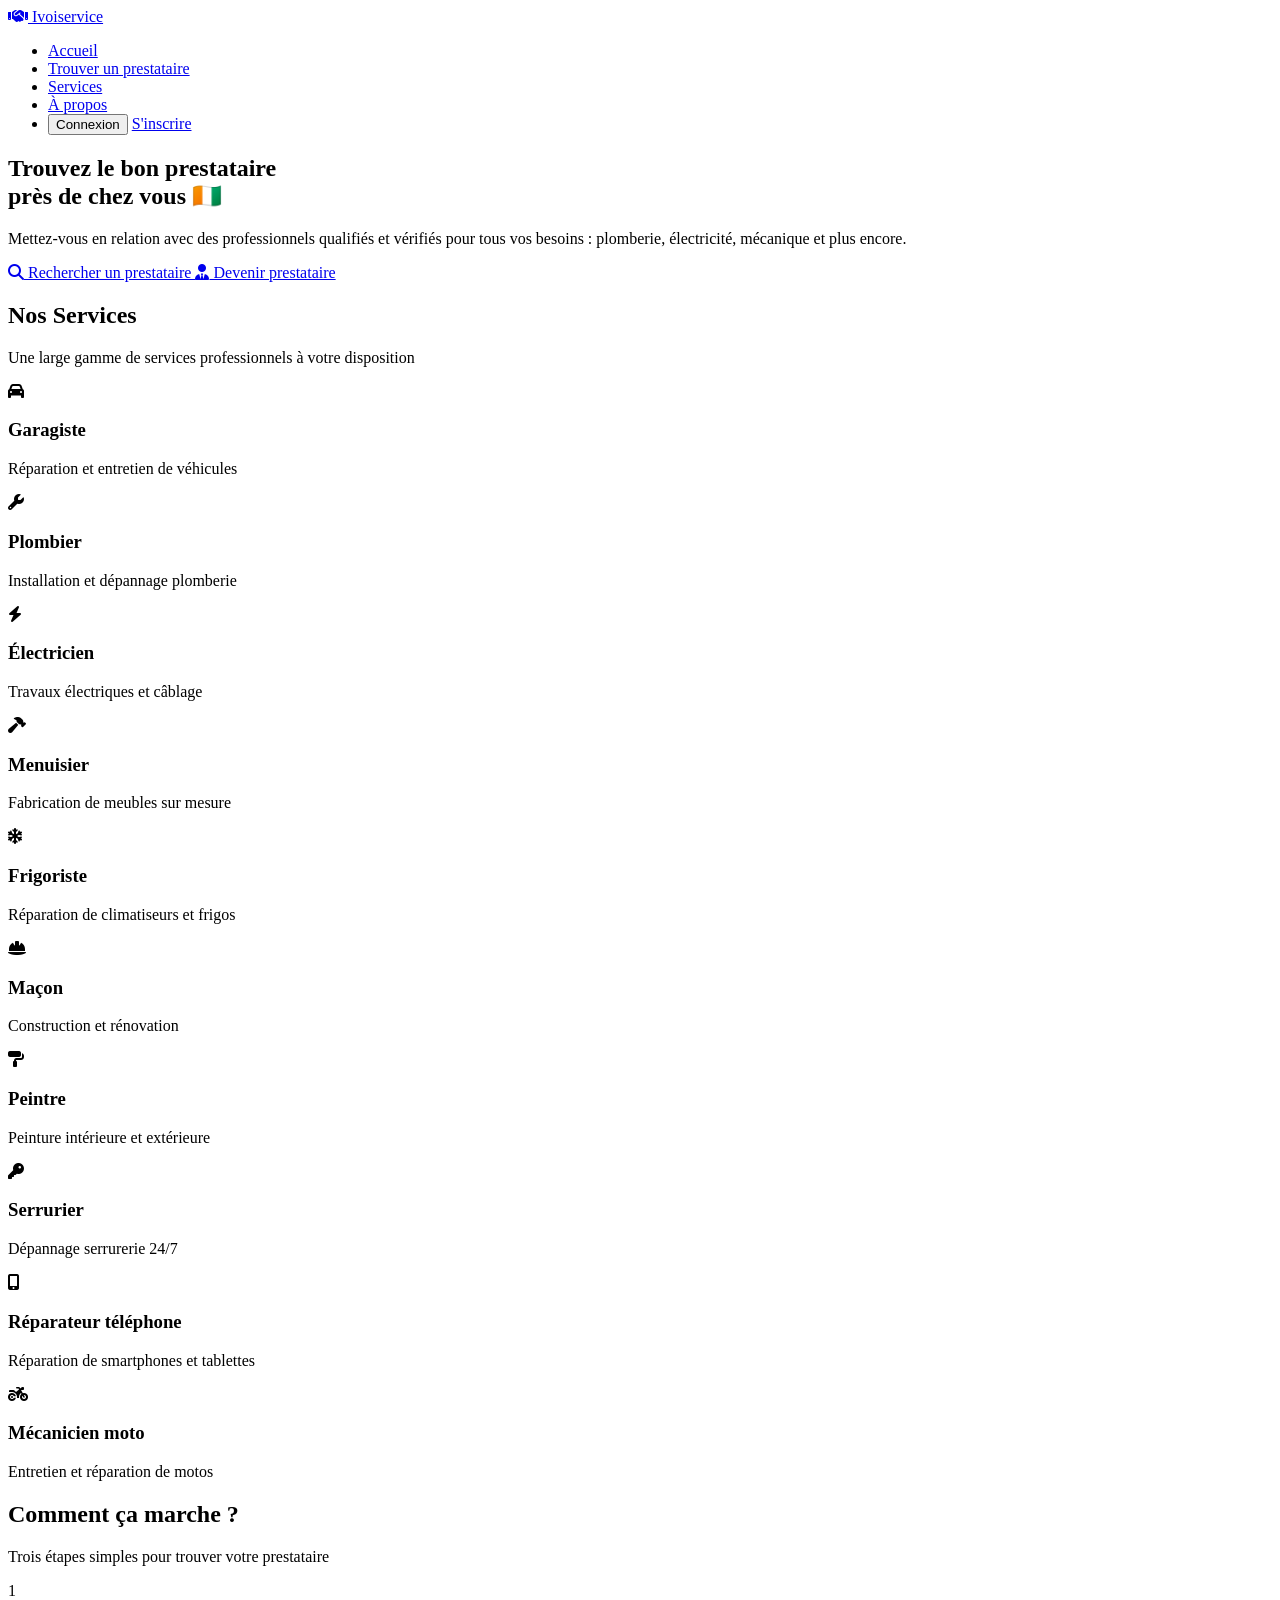
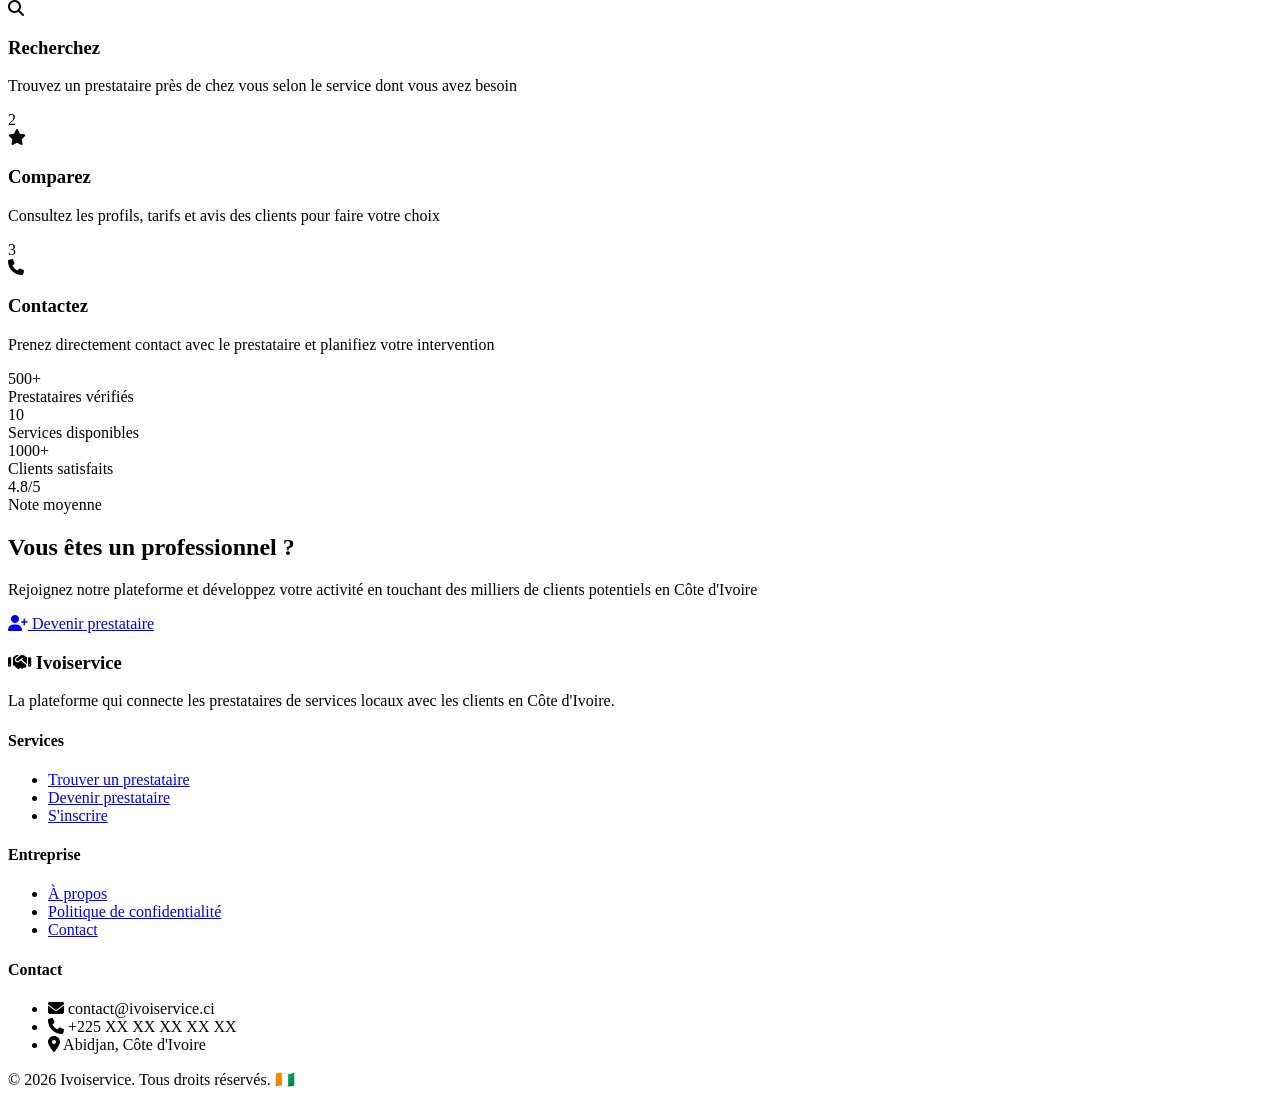
==== commit 9effde12: "Update index.html" ====
--- a/index.html
+++ b/index.html
@@ -20,6 +20,7 @@
   <!-- Styles -->
   <link rel="stylesheet" href="css/style.css">
   <link rel="stylesheet" href="css/responsive.css">
+  
   <style>
     /* Popup de connexion */
     .login-overlay {
@@ -78,7 +79,7 @@
     }
     .login-header h2 {
       font-size: 1.75rem;
-      color: var(--primary);
+      color: #4CAF50;
       margin-bottom: 0.5rem;
     }
     .login-header p {
@@ -135,7 +136,7 @@
     }
     .login-input-wrapper input:focus {
       outline: none;
-      border-color: var(--primary);
+      border-color: #4CAF50;
       box-shadow: 0 0 0 3px rgba(76,175,80,0.1);
     }
     .login-btn {
@@ -151,11 +152,11 @@
       align-items: center;
       justify-content: center;
       gap: 0.5rem;
-      background: var(--primary);
+      background: #4CAF50;
       color: white;
     }
     .login-btn:hover {
-      background: var(--primary-dark);
+      background: #087f23;
       transform: translateY(-2px);
       box-shadow: 0 4px 12px rgba(76,175,80,0.3);
     }
@@ -172,7 +173,7 @@
     }
     .login-demo h3 {
       font-size: 0.9rem;
-      color: var(--primary-dark);
+      color: #087f23;
       margin-bottom: 0.5rem;
     }
     .login-demo p {
@@ -380,7 +381,7 @@
   </section>
 
   <!-- How It Works Section -->
-  <section class="how-it-works">
+  <section class="how-it-works" id="about">
     <div class="container">
       <h2 class="section-title">Comment ça marche ?</h2>
       <p class="section-subtitle">
@@ -515,7 +516,7 @@
   <!-- Scripts -->
   <script>
     // ============================================
-    // UTILITIES EMBARQUÉES (pas de dépendance externe)
+    // UTILITIES EMBARQUÉES
     // ============================================
     const Utils = {
       Storage: {
@@ -554,7 +555,7 @@
       }
     };
 
-    // Hash simple pour mot de passe (version simplifiée)
+    // Hash simple
     function simpleHash(str) {
       let hash = 0;
       for (let i = 0; i < str.length; i++) {
@@ -574,15 +575,11 @@
       });
     }
 
-    // ============================================
-    // CONFIGURATION ADMIN
-    // ============================================
+    // Admin credentials
     const ADMIN_EMAIL = 'admin@ivoiservice.ci';
     const ADMIN_PASSWORD = 'admin2024';
 
-    // ============================================
-    // INITIALISATION DES COMPTES DEMO
-    // ============================================
+    // Init demo users
     function initDemoUsers() {
       const existingUsers = Utils.Storage.get('users', []);
       if (existingUsers.length === 0) {
@@ -615,7 +612,6 @@
         
         Utils.Storage.set('users', demoUsers);
         
-        // Profil prestataire
         const providerProfile = {
           id: generateUUID(),
           userId: demoUsers[1].id,
@@ -631,7 +627,6 @@
         };
         Utils.Storage.set('providerProfile_' + demoUsers[1].id, providerProfile);
         
-        // Abonnement client
         const subscription = {
           id: generateUUID(),
           userId: demoUsers[0].id,
@@ -644,15 +639,11 @@
         };
         Utils.Storage.set('subscription_' + demoUsers[0].id, subscription);
         
-        console.log('✅ Comptes de démonstration créés');
-        console.log('Client:', demoUsers[0]);
-        console.log('Prestataire:', demoUsers[1]);
+        console.log('✅ Comptes demo créés');
       }
     }
 
-    // ============================================
-    // GESTION DE LA POPUP DE CONNEXION
-    // ============================================
+    // Popup functions
     function openLoginPopup() {
       document.getElementById('loginOverlay').classList.add('active');
       document.getElementById('loginEmail').value = '';
@@ -670,7 +661,6 @@
       const errorMessage = document.getElementById('loginErrorMessage');
       errorMessage.textContent = message;
       errorAlert.classList.add('show');
-      
       document.getElementById('loginAlertSuccess').classList.remove('show');
     }
 
@@ -679,7 +669,6 @@
       const successMessage = document.getElementById('loginSuccessMessage');
       successMessage.textContent = message;
       successAlert.classList.add('show');
-      
       document.getElementById('loginAlertError').classList.remove('show');
     }
 
@@ -688,11 +677,8 @@
       document.getElementById('loginAlertSuccess').classList.remove('show');
     }
 
-    // ============================================
-    // FONCTION DE CONNEXION
-    // ============================================
+    // Login function
     function performLogin(email, password) {
-      // Vérifier admin d'abord
       if (email === ADMIN_EMAIL && password === ADMIN_PASSWORD) {
         const adminUser = {
           id: 'admin-001',
@@ -713,13 +699,11 @@
         return;
       }
       
-      // Vérifier utilisateurs normaux
       const users = Utils.Storage.get('users', []);
       const hashedPassword = simpleHash(password);
       const user = users.find(u => u.email === email && u.password === hashedPassword);
       
       if (user) {
-        // Créer session sans mot de passe
         const sessionUser = {...user};
         delete sessionUser.password;
         
@@ -740,14 +724,10 @@
       }
     }
 
-    // ============================================
-    // GESTION DU FORMULAIRE DE CONNEXION
-    // ============================================
+    // DOMContentLoaded
     document.addEventListener('DOMContentLoaded', () => {
-      // Initialiser les comptes demo
       initDemoUsers();
       
-      // Gérer la soumission du formulaire
       const loginForm = document.getElementById('loginPopupForm');
       const loginBtn = document.getElementById('loginBtn');
       
@@ -762,11 +742,9 @@
           return;
         }
         
-        // Désactiver le bouton pendant la connexion
         loginBtn.disabled = true;
         loginBtn.innerHTML = '<i class="fas fa-spinner fa-spin"></i> Connexion...';
         
-        // Simuler un délai réseau
         setTimeout(() => {
           performLogin(email, password);
           loginBtn.disabled = false;
@@ -774,20 +752,16 @@
         }, 500);
       });
       
-      // Fermer la popup en cliquant sur l'overlay
       document.getElementById('loginOverlay').addEventListener('click', (e) => {
         if (e.target.id === 'loginOverlay') {
           closeLoginPopup();
         }
       });
       
-      // Mettre à jour les liens d'authentification
       updateAuthLinks();
     });
 
-    // ============================================
-    // GESTION DU MENU MOBILE
-    // ============================================
+    // Mobile menu
     const navToggle = document.getElementById('navToggle');
     const navLinks = document.getElementById('navLinks');
     const navOverlay = document.getElementById('navOverlay');
@@ -816,9 +790,7 @@
       navOverlay.classList.remove('active');
     });
     
-    // ============================================
-    // GESTION DE L'AFFICHAGE DES LIENS D'AUTHENTIFICATION
-    // ============================================
+    // Update auth links
     function updateAuthLinks() {
       const authLinksContainer = document.getElementById('authLinks');
       
@@ -850,9 +822,7 @@
       }
     }
     
-    // ============================================
-    // SMOOTH SCROLL
-    // ============================================
+    // Smooth scroll
     document.addEventListener('DOMContentLoaded', () => {
       document.querySelectorAll('a[href^="#"]').forEach(anchor => {
         anchor.addEventListener('click', function (e) {
--- a/css/style.css
+++ b/css/style.css
@@ -1,878 +1,662 @@
-/* ==============================================
-   IVOISERVICE - Styles Principaux
-   ============================================== */
-
-/* Variables CSS */
-:root {
-  /* Couleurs */
-  --primary: #009E60;
-  --primary-dark: #007A4A;
-  --primary-soft: #BFEAD6;
-  --background: #F7FAF9;
-  --card: #FFFFFF;
-  --text: #1F2937;
-  --text-light: #6B7280;
-  --text-lighter: #9CA3AF;
-  --border: #E5E7EB;
-  --error: #EF4444;
-  --success: #10B981;
-  --warning: #F59E0B;
-  
-  /* Espacements */
-  --spacing-xs: 0.5rem;
-  --spacing-sm: 1rem;
-  --spacing-md: 1.5rem;
-  --spacing-lg: 2rem;
-  --spacing-xl: 3rem;
-  
-  /* Border radius */
-  --radius-sm: 0.375rem;
-  --radius-md: 0.5rem;
-  --radius-lg: 0.75rem;
-  --radius-xl: 1rem;
-  
-  /* Ombres */
-  --shadow-sm: 0 1px 2px 0 rgba(0, 0, 0, 0.05);
-  --shadow-md: 0 4px 6px -1px rgba(0, 0, 0, 0.1);
-  --shadow-lg: 0 10px 15px -3px rgba(0, 0, 0, 0.1);
-  --shadow-xl: 0 20px 25px -5px rgba(0, 0, 0, 0.1);
-  
-  /* Transitions */
-  --transition: all 0.3s ease;
-}
-
-/* Reset et Base */
-* {
-  margin: 0;
-  padding: 0;
-  box-sizing: border-box;
-}
-
-body {
-  font-family: 'Inter', -apple-system, BlinkMacSystemFont, 'Segoe UI', Roboto, sans-serif;
-  background-color: var(--background);
-  color: var(--text);
-  line-height: 1.6;
-  font-size: 16px;
-}
-
-a {
-  text-decoration: none;
-  color: inherit;
-  transition: var(--transition);
-}
-
-img {
-  max-width: 100%;
-  height: auto;
-  display: block;
-}
-
-button {
-  font-family: inherit;
-  cursor: pointer;
-  border: none;
-  transition: var(--transition);
-}
-
-input, textarea, select {
-  font-family: inherit;
-  font-size: inherit;
-  border: 1px solid var(--border);
-  border-radius: var(--radius-md);
-  padding: 0.75rem 1rem;
-  width: 100%;
-  transition: var(--transition);
-}
-
-input:focus, textarea:focus, select:focus {
-  outline: none;
-  border-color: var(--primary);
-  box-shadow: 0 0 0 3px rgba(0, 158, 96, 0.1);
-}
-
-/* Container */
-.container {
-  max-width: 1200px;
-  margin: 0 auto;
-  padding: 0 var(--spacing-md);
-}
-
-/* Header / Navigation */
-.header {
-  background-color: var(--card);
-  box-shadow: var(--shadow-sm);
-  position: sticky;
-  top: 0;
-  z-index: 1000;
-}
-
-.navbar {
-  display: flex;
-  justify-content: space-between;
-  align-items: center;
-  padding: var(--spacing-md) 0;
-}
-
-.logo {
-  display: flex;
-  align-items: center;
-  gap: 0.5rem;
-  font-size: 1.5rem;
-  font-weight: 700;
-  color: var(--primary);
-}
-
-.logo i {
-  font-size: 1.75rem;
-}
-
-.nav-links {
-  display: flex;
-  gap: var(--spacing-lg);
-  list-style: none;
-  align-items: center;
-}
-
-.nav-links a {
-  color: var(--text);
-  font-weight: 500;
-  padding: 0.5rem 0;
-  position: relative;
-}
-
-.nav-links a:hover {
-  color: var(--primary);
-}
-
-.nav-links a::after {
-  content: '';
-  position: absolute;
-  bottom: 0;
-  left: 0;
-  width: 0;
-  height: 2px;
-  background-color: var(--primary);
-  transition: width 0.3s ease;
-}
-
-.nav-links a:hover::after {
-  width: 100%;
-}
-
-/* Boutons */
-.btn {
-  display: inline-block;
-  padding: 0.75rem 1.5rem;
-  border-radius: var(--radius-md);
-  font-weight: 600;
-  text-align: center;
-  transition: var(--transition);
-  cursor: pointer;
-}
-
-.btn-primary {
-  background-color: var(--primary);
-  color: white;
-}
-
-.btn-primary:hover {
-  background-color: var(--primary-dark);
-  transform: translateY(-2px);
-  box-shadow: var(--shadow-lg);
-}
-
-.btn-secondary {
-  background-color: transparent;
-  color: var(--primary);
-  border: 2px solid var(--primary);
-}
-
-.btn-secondary:hover {
-  background-color: var(--primary);
-  color: white;
-}
-
-.btn-outline {
-  background-color: transparent;
-  border: 1px solid var(--border);
-  color: var(--text);
-}
-
-.btn-outline:hover {
-  background-color: var(--background);
-  border-color: var(--primary);
-  color: var(--primary);
-}
-
-.btn-full {
-  width: 100%;
-}
-
-.btn-sm {
-  padding: 0.5rem 1rem;
-  font-size: 0.875rem;
-}
-
-.btn-lg {
-  padding: 1rem 2rem;
-  font-size: 1.125rem;
-}
-
-/* Hero Section */
-.hero {
-  background: 
-    linear-gradient(135deg, rgba(0, 158, 96, 0.85) 0%, rgba(0, 122, 74, 0.9) 100%),
-    url('https://sspark.genspark.ai/cfimages?u1=lZnItdKiInTdcooFUDKUM%2FQdUh8lZUy7NmwHiLUxeK3Xf4hIwm4rRcivrS0j%2FT7QiNQNcjPq6fBt0xyX8QmQMdr%2BizuPaJ0jC2UPx6O9gtR%2BJw%3D%3D&u2=rv%2BXtTwiwtH30G6S&width=2560') center center / cover no-repeat;
-  color: white;
-  padding: var(--spacing-xl) 0;
-  text-align: center;
-  position: relative;
-}
-
-.hero h1 {
-  font-size: 3rem;
-  font-weight: 800;
-  margin-bottom: var(--spacing-md);
-  line-height: 1.2;
-}
-
-.hero p {
-  font-size: 1.25rem;
-  margin-bottom: var(--spacing-lg);
-  opacity: 0.95;
-  max-width: 600px;
-  margin-left: auto;
-  margin-right: auto;
-}
-
-.hero-buttons {
-  display: flex;
-  gap: var(--spacing-md);
-  justify-content: center;
-  flex-wrap: wrap;
-}
-
-/* Services Grid */
-.services {
-  padding: var(--spacing-xl) 0;
-}
-
-.section-title {
-  text-align: center;
-  font-size: 2.5rem;
-  font-weight: 700;
-  margin-bottom: var(--spacing-md);
-  color: var(--text);
-}
-
-.section-subtitle {
-  text-align: center;
-  font-size: 1.125rem;
-  color: var(--text-light);
-  margin-bottom: var(--spacing-xl);
-  max-width: 700px;
-  margin-left: auto;
-  margin-right: auto;
-}
-
-.services-grid {
-  display: grid;
-  grid-template-columns: repeat(auto-fit, minmax(250px, 1fr));
-  gap: var(--spacing-lg);
-}
-
-.service-card {
-  background-color: var(--card);
-  padding: var(--spacing-lg);
-  border-radius: var(--radius-lg);
-  box-shadow: var(--shadow-md);
-  text-align: center;
-  transition: var(--transition);
-  border: 2px solid transparent;
-}
-
-.service-card:hover {
-  transform: translateY(-5px);
-  box-shadow: var(--shadow-xl);
-  border-color: var(--primary-soft);
-}
-
-.service-icon {
-  font-size: 3rem;
-  color: var(--primary);
-  margin-bottom: var(--spacing-md);
-}
-
-.service-card h3 {
-  font-size: 1.25rem;
-  font-weight: 600;
-  margin-bottom: var(--spacing-sm);
-  color: var(--text);
-}
-
-.service-card p {
-  color: var(--text-light);
-  font-size: 0.95rem;
-}
-
-/* Cards */
-.card {
-  background-color: var(--card);
-  border-radius: var(--radius-lg);
-  box-shadow: var(--shadow-md);
-  padding: var(--spacing-lg);
-  transition: var(--transition);
-}
-
-.card:hover {
-  box-shadow: var(--shadow-lg);
-}
-
-.card-header {
-  border-bottom: 1px solid var(--border);
-  padding-bottom: var(--spacing-md);
-  margin-bottom: var(--spacing-md);
-}
-
-.card-title {
-  font-size: 1.5rem;
-  font-weight: 600;
-  color: var(--text);
-}
-
-/* Forms */
-.form-group {
-  margin-bottom: var(--spacing-md);
-}
-
-.form-label {
-  display: block;
-  font-weight: 500;
-  margin-bottom: var(--spacing-xs);
-  color: var(--text);
-}
-
-.form-input {
-  width: 100%;
-}
-
-.form-error {
-  color: var(--error);
-  font-size: 0.875rem;
-  margin-top: var(--spacing-xs);
-  display: none;
-}
-
-.form-error.show {
-  display: block;
-}
-
-.form-help {
-  font-size: 0.875rem;
-  color: var(--text-light);
-  margin-top: var(--spacing-xs);
-}
-
-/* Badges */
-.badge {
-  display: inline-block;
-  padding: 0.25rem 0.75rem;
-  border-radius: 9999px;
-  font-size: 0.75rem;
-  font-weight: 600;
-  text-transform: uppercase;
-  letter-spacing: 0.5px;
-}
-
-.badge-primary {
-  background-color: var(--primary-soft);
-  color: var(--primary-dark);
-}
-
-.badge-success {
-  background-color: #D1FAE5;
-  color: #065F46;
-}
-
-.badge-warning {
-  background-color: #FEF3C7;
-  color: #92400E;
-}
-
-.badge-error {
-  background-color: #FEE2E2;
-  color: #991B1B;
-}
-
-.badge-gray {
-  background-color: #F3F4F6;
-  color: #4B5563;
-}
-
-/* Alert */
-.alert {
-  padding: var(--spacing-md);
-  border-radius: var(--radius-md);
-  margin-bottom: var(--spacing-md);
-  display: flex;
-  align-items: center;
-  gap: var(--spacing-sm);
-}
-
-.alert-success {
-  background-color: #D1FAE5;
-  color: #065F46;
-  border-left: 4px solid var(--success);
-}
-
-.alert-error {
-  background-color: #FEE2E2;
-  color: #991B1B;
-  border-left: 4px solid var(--error);
-}
-
-.alert-warning {
-  background-color: #FEF3C7;
-  color: #92400E;
-  border-left: 4px solid var(--warning);
-}
-
-.alert-info {
-  background-color: var(--primary-soft);
-  color: var(--primary-dark);
-  border-left: 4px solid var(--primary);
-}
-
-/* Stats */
-.stats-grid {
-  display: grid;
-  grid-template-columns: repeat(auto-fit, minmax(200px, 1fr));
-  gap: var(--spacing-md);
-  margin-bottom: var(--spacing-lg);
-}
-
-.stat-card {
-  background-color: var(--card);
-  padding: var(--spacing-md);
-  border-radius: var(--radius-lg);
-  box-shadow: var(--shadow-sm);
-  text-align: center;
-}
-
-.stat-value {
-  font-size: 2.5rem;
-  font-weight: 700;
-  color: var(--primary);
-  margin-bottom: var(--spacing-xs);
-}
-
-.stat-label {
-  color: var(--text-light);
-  font-size: 0.875rem;
-  text-transform: uppercase;
-  letter-spacing: 0.5px;
-}
-
-/* Provider Card */
-.provider-card {
-  background-color: var(--card);
-  border-radius: var(--radius-lg);
-  box-shadow: var(--shadow-md);
-  overflow: hidden;
-  transition: var(--transition);
-  cursor: pointer;
-}
-
-.provider-card:hover {
-  transform: translateY(-5px);
-  box-shadow: var(--shadow-xl);
-}
-
-.provider-avatar {
-  width: 100%;
-  height: 200px;
-  object-fit: cover;
-  background: linear-gradient(135deg, var(--primary-soft) 0%, var(--primary) 100%);
-  display: flex;
-  align-items: center;
-  justify-content: center;
-  font-size: 4rem;
-  color: white;
-}
-
-.provider-info {
-  padding: var(--spacing-md);
-}
-
-.provider-name {
-  font-size: 1.25rem;
-  font-weight: 600;
-  margin-bottom: var(--spacing-xs);
-  color: var(--text);
-}
-
-.provider-profession {
-  color: var(--primary);
-  font-weight: 500;
-  margin-bottom: var(--spacing-sm);
-}
-
-.provider-rating {
-  display: flex;
-  align-items: center;
-  gap: var(--spacing-xs);
-  margin-bottom: var(--spacing-sm);
-  color: var(--warning);
-}
-
-.provider-meta {
-  display: flex;
-  justify-content: space-between;
-  align-items: center;
-  padding-top: var(--spacing-sm);
-  border-top: 1px solid var(--border);
-  font-size: 0.875rem;
-  color: var(--text-light);
-}
-
-/* Rating Stars */
-.stars {
-  display: inline-flex;
-  gap: 0.25rem;
-}
-
-.star {
-  color: var(--warning);
-}
-
-.star.empty {
-  color: var(--border);
-}
-
-/* Footer */
-.footer {
-  background-color: var(--text);
-  color: white;
-  padding: var(--spacing-xl) 0 var(--spacing-md);
-  margin-top: var(--spacing-xl);
-}
-
-.footer-content {
-  display: grid;
-  grid-template-columns: repeat(auto-fit, minmax(250px, 1fr));
-  gap: var(--spacing-lg);
-  margin-bottom: var(--spacing-lg);
-}
-
-.footer-section h3 {
-  margin-bottom: var(--spacing-md);
-  color: white;
-}
-
-.footer-section ul {
-  list-style: none;
-}
-
-.footer-section ul li {
-  margin-bottom: var(--spacing-sm);
-}
-
-.footer-section a {
-  color: rgba(255, 255, 255, 0.8);
-}
-
-.footer-section a:hover {
-  color: white;
-}
-
-.footer-bottom {
-  text-align: center;
-  padding-top: var(--spacing-md);
-  border-top: 1px solid rgba(255, 255, 255, 0.1);
-  color: rgba(255, 255, 255, 0.7);
-}
-
-/* Utility Classes */
-.text-center { text-align: center; }
-.text-left { text-align: left; }
-.text-right { text-align: right; }
-
-.text-primary { color: var(--primary); }
-.text-success { color: var(--success); }
-.text-error { color: var(--error); }
-.text-warning { color: var(--warning); }
-.text-light { color: var(--text-light); }
-
-.bg-primary { background-color: var(--primary); }
-.bg-soft { background-color: var(--primary-soft); }
-
-.mt-xs { margin-top: var(--spacing-xs); }
-.mt-sm { margin-top: var(--spacing-sm); }
-.mt-md { margin-top: var(--spacing-md); }
-.mt-lg { margin-top: var(--spacing-lg); }
-.mt-xl { margin-top: var(--spacing-xl); }
-
-.mb-xs { margin-bottom: var(--spacing-xs); }
-.mb-sm { margin-bottom: var(--spacing-sm); }
-.mb-md { margin-bottom: var(--spacing-md); }
-.mb-lg { margin-bottom: var(--spacing-lg); }
-.mb-xl { margin-bottom: var(--spacing-xl); }
-
-.flex { display: flex; }
-.flex-col { flex-direction: column; }
-.items-center { align-items: center; }
-.justify-between { justify-content: space-between; }
-.justify-center { justify-content: center; }
-.gap-sm { gap: var(--spacing-sm); }
-.gap-md { gap: var(--spacing-md); }
-
-.hidden { display: none; }
-.block { display: block; }
-
-/* Loading Spinner */
-.spinner {
-  border: 3px solid var(--border);
-  border-top: 3px solid var(--primary);
-  border-radius: 50%;
-  width: 40px;
-  height: 40px;
-  animation: spin 1s linear infinite;
-  margin: var(--spacing-lg) auto;
-}
-
-@keyframes spin {
-  0% { transform: rotate(0deg); }
-  100% { transform: rotate(360deg); }
-}
-
-/* Modal */
-.modal {
-  display: none;
-  position: fixed;
-  top: 0;
-  left: 0;
-  width: 100%;
-  height: 100%;
-  background-color: rgba(0, 0, 0, 0.5);
-  z-index: 2000;
-  align-items: center;
-  justify-content: center;
-}
-
-.modal.show {
-  display: flex;
-}
-
-.modal-content {
-  background-color: var(--card);
-  border-radius: var(--radius-lg);
-  padding: var(--spacing-lg);
-  max-width: 500px;
-  width: 90%;
-  max-height: 90vh;
-  overflow-y: auto;
-  position: relative;
-  animation: modalSlideIn 0.3s ease;
-}
-
-@keyframes modalSlideIn {
-  from {
-    transform: translateY(-50px);
-    opacity: 0;
-  }
-  to {
-    transform: translateY(0);
-    opacity: 1;
-  }
-}
-
-.modal-close {
-  position: absolute;
-  top: var(--spacing-md);
-  right: var(--spacing-md);
-  font-size: 1.5rem;
-  color: var(--text-light);
-  cursor: pointer;
-  background: none;
-  border: none;
-  width: 32px;
-  height: 32px;
-  display: flex;
-  align-items: center;
-  justify-content: center;
-  border-radius: 50%;
-}
-
-.modal-close:hover {
-  background-color: var(--background);
-  color: var(--text);
-}
-
-/* Tabs */
-.tabs {
-  display: flex;
-  border-bottom: 2px solid var(--border);
-  margin-bottom: var(--spacing-lg);
-  gap: var(--spacing-md);
-}
-
-.tab {
-  padding: var(--spacing-sm) var(--spacing-md);
-  background: none;
-  border: none;
-  color: var(--text-light);
-  font-weight: 500;
-  cursor: pointer;
-  position: relative;
-  transition: var(--transition);
-}
-
-.tab:hover {
-  color: var(--primary);
-}
-
-.tab.active {
-  color: var(--primary);
-}
-
-.tab.active::after {
-  content: '';
-  position: absolute;
-  bottom: -2px;
-  left: 0;
-  right: 0;
-  height: 2px;
-  background-color: var(--primary);
-}
-
-.tab-content {
-  display: none;
-}
-
-.tab-content.active {
-  display: block;
-}
-
-/* Table */
-.table-container {
-  overflow-x: auto;
-}
-
-table {
-  width: 100%;
-  border-collapse: collapse;
-  background-color: var(--card);
-  border-radius: var(--radius-lg);
-  overflow: hidden;
-}
-
-thead {
-  background-color: var(--background);
-}
-
-th {
-  text-align: left;
-  padding: var(--spacing-md);
-  font-weight: 600;
-  color: var(--text);
-  text-transform: uppercase;
-  font-size: 0.875rem;
-  letter-spacing: 0.5px;
-}
-
-td {
-  padding: var(--spacing-md);
-  border-top: 1px solid var(--border);
-}
-
-tr:hover {
-  background-color: var(--background);
-}
-
-/* Pagination */
-.pagination {
-  display: flex;
-  justify-content: center;
-  gap: var(--spacing-sm);
-  margin-top: var(--spacing-lg);
-}
-
-.pagination button {
-  padding: 0.5rem 1rem;
-  border: 1px solid var(--border);
-  background-color: var(--card);
-  color: var(--text);
-  border-radius: var(--radius-md);
-  cursor: pointer;
-}
-
-.pagination button:hover {
-  background-color: var(--primary-soft);
-  border-color: var(--primary);
-}
-
-.pagination button.active {
-  background-color: var(--primary);
-  color: white;
-  border-color: var(--primary);
-}
-
-.pagination button:disabled {
-  opacity: 0.5;
-  cursor: not-allowed;
-}
-
-/* Radius full pour les boutons arrondis */
-.radius-full {
-  border-radius: 9999px;
-}
-
-/* Overlay pour menu mobile */
-.nav-overlay {
-  display: none;
-  position: fixed;
-  top: 0;
-  left: 0;
-  width: 100%;
-  height: 100%;
-  background-color: rgba(0, 0, 0, 0.5);
-  z-index: 999;
-}
-
-.nav-overlay.active {
-  display: block;
-}
-
-.nav-toggle {
-  display: none;
-  background: none;
-  border: none;
-  font-size: 1.5rem;
-  color: var(--text);
-  cursor: pointer;
-}
-
-/* Grid responsive */
-.grid-responsive {
-  display: grid;
-  grid-template-columns: repeat(auto-fit, minmax(250px, 1fr));
-  gap: var(--spacing-md);
-}
-
-/* Stat card avec icone */
-.stat-card {
-  position: relative;
-}
-
-.stat-icon {
-  width: 60px;
-  height: 60px;
-  border-radius: 50%;
-  display: flex;
-  align-items: center;
-  justify-content: center;
-  font-size: 1.5rem;
-  color: white;
-  margin: 0 auto var(--spacing-md);
-}
+  1	/* ============================================
+     2	   IVOISERVICE - Styles Principaux
+     3	   ============================================ */
+     4	
+     5	/* Variables CSS */
+     6	:root {
+     7	  /* Couleurs */
+     8	  --primary: #4CAF50;
+     9	  --primary-dark: #087f23;
+    10	  --primary-soft: #E8F5E9;
+    11	  --background: #F7FAF9;
+    12	  --card: #FFFFFF;
+    13	  --text: #1F2937;
+    14	  --text-light: #6B7280;
+    15	  --text-lighter: #9CA3AF;
+    16	  --border: #E5E7EB;
+    17	  --error: #EF4444;
+    18	  --success: #10B981;
+    19	  --warning: #F59E0B;
+    20	  
+    21	  /* Espacements */
+    22	  --spacing-xs: 0.5rem;
+    23	  --spacing-sm: 1rem;
+    24	  --spacing-md: 1.5rem;
+    25	  --spacing-lg: 2rem;
+    26	  --spacing-xl: 3rem;
+    27	  
+    28	  /* Border radius */
+    29	  --radius-sm: 0.375rem;
+    30	  --radius-md: 0.5rem;
+    31	  --radius-lg: 0.75rem;
+    32	  --radius-xl: 1rem;
+    33	  
+    34	  /* Ombres */
+    35	  --shadow-sm: 0 1px 2px 0 rgba(0, 0, 0, 0.05);
+    36	  --shadow-md: 0 4px 6px -1px rgba(0, 0, 0, 0.1);
+    37	  --shadow-lg: 0 10px 15px -3px rgba(0, 0, 0, 0.1);
+    38	  --shadow-xl: 0 20px 25px -5px rgba(0, 0, 0, 0.1);
+    39	}
+    40	
+    41	/* Reset de base */
+    42	* {
+    43	  margin: 0;
+    44	  padding: 0;
+    45	  box-sizing: border-box;
+    46	}
+    47	
+    48	html {
+    49	  scroll-behavior: smooth;
+    50	}
+    51	
+    52	body {
+    53	  font-family: 'Inter', -apple-system, BlinkMacSystemFont, 'Segoe UI', Roboto, sans-serif;
+    54	  font-size: 16px;
+    55	  line-height: 1.6;
+    56	  color: var(--text);
+    57	  background-color: var(--background);
+    58	  -webkit-font-smoothing: antialiased;
+    59	  -moz-osx-font-smoothing: grayscale;
+    60	}
+    61	
+    62	/* Typographie */
+    63	h1, h2, h3, h4, h5, h6 {
+    64	  font-weight: 700;
+    65	  line-height: 1.2;
+    66	  color: var(--text);
+    67	  margin-bottom: var(--spacing-sm);
+    68	}
+    69	
+    70	h1 { font-size: 2.5rem; }
+    71	h2 { font-size: 2rem; }
+    72	h3 { font-size: 1.5rem; }
+    73	h4 { font-size: 1.25rem; }
+    74	h5 { font-size: 1.125rem; }
+    75	h6 { font-size: 1rem; }
+    76	
+    77	p {
+    78	  margin-bottom: var(--spacing-sm);
+    79	  color: var(--text-light);
+    80	}
+    81	
+    82	a {
+    83	  color: var(--primary);
+    84	  text-decoration: none;
+    85	  transition: color 0.3s ease;
+    86	}
+    87	
+    88	a:hover {
+    89	  color: var(--primary-dark);
+    90	}
+    91	
+    92	/* Container */
+    93	.container {
+    94	  width: 100%;
+    95	  max-width: 1200px;
+    96	  margin: 0 auto;
+    97	  padding: 0 var(--spacing-md);
+    98	}
+    99	
+   100	/* ============================================
+   101	   HEADER & NAVIGATION
+   102	   ============================================ */
+   103	
+   104	.header {
+   105	  background: white;
+   106	  box-shadow: var(--shadow-sm);
+   107	  position: sticky;
+   108	  top: 0;
+   109	  z-index: 1000;
+   110	}
+   111	
+   112	.navbar {
+   113	  display: flex;
+   114	  justify-content: space-between;
+   115	  align-items: center;
+   116	  padding: 1rem 0;
+   117	}
+   118	
+   119	.logo {
+   120	  display: flex;
+   121	  align-items: center;
+   122	  gap: 0.5rem;
+   123	  font-size: 1.5rem;
+   124	  font-weight: 700;
+   125	  color: var(--primary);
+   126	  text-decoration: none;
+   127	}
+   128	
+   129	.logo i {
+   130	  font-size: 1.75rem;
+   131	}
+   132	
+   133	.nav-links {
+   134	  display: flex;
+   135	  align-items: center;
+   136	  gap: 2rem;
+   137	  list-style: none;
+   138	}
+   139	
+   140	.nav-links a {
+   141	  color: var(--text);
+   142	  font-weight: 500;
+   143	  transition: color 0.3s ease;
+   144	}
+   145	
+   146	.nav-links a:hover {
+   147	  color: var(--primary);
+   148	}
+   149	
+   150	.nav-toggle {
+   151	  display: none;
+   152	  background: none;
+   153	  border: none;
+   154	  font-size: 1.5rem;
+   155	  color: var(--text);
+   156	  cursor: pointer;
+   157	}
+   158	
+   159	.nav-overlay {
+   160	  display: none;
+   161	  position: fixed;
+   162	  top: 0;
+   163	  left: 0;
+   164	  width: 100%;
+   165	  height: 100%;
+   166	  background: rgba(0, 0, 0, 0.5);
+   167	  z-index: 998;
+   168	}
+   169	
+   170	.nav-overlay.active {
+   171	  display: block;
+   172	}
+   173	
+   174	/* ============================================
+   175	   BUTTONS
+   176	   ============================================ */
+   177	
+   178	.btn {
+   179	  display: inline-flex;
+   180	  align-items: center;
+   181	  gap: 0.5rem;
+   182	  padding: 0.75rem 1.5rem;
+   183	  border: none;
+   184	  border-radius: var(--radius-lg);
+   185	  font-size: 1rem;
+   186	  font-weight: 600;
+   187	  text-decoration: none;
+   188	  cursor: pointer;
+   189	  transition: all 0.3s ease;
+   190	  text-align: center;
+   191	  white-space: nowrap;
+   192	}
+   193	
+   194	.btn-primary {
+   195	  background: var(--primary);
+   196	  color: white;
+   197	}
+   198	
+   199	.btn-primary:hover {
+   200	  background: var(--primary-dark);
+   201	  transform: translateY(-2px);
+   202	  box-shadow: var(--shadow-lg);
+   203	}
+   204	
+   205	.btn-secondary {
+   206	  background: white;
+   207	  color: var(--primary);
+   208	  border: 2px solid var(--primary);
+   209	}
+   210	
+   211	.btn-secondary:hover {
+   212	  background: var(--primary);
+   213	  color: white;
+   214	  transform: translateY(-2px);
+   215	  box-shadow: var(--shadow-lg);
+   216	}
+   217	
+   218	.btn-outline {
+   219	  background: transparent;
+   220	  color: var(--text);
+   221	  border: 2px solid var(--border);
+   222	}
+   223	
+   224	.btn-outline:hover {
+   225	  border-color: var(--primary);
+   226	  color: var(--primary);
+   227	}
+   228	
+   229	.btn-white {
+   230	  background: white;
+   231	  color: var(--primary);
+   232	}
+   233	
+   234	.btn-white:hover {
+   235	  background: var(--primary-soft);
+   236	  transform: translateY(-2px);
+   237	  box-shadow: var(--shadow-lg);
+   238	}
+   239	
+   240	.btn-sm {
+   241	  padding: 0.5rem 1rem;
+   242	  font-size: 0.875rem;
+   243	}
+   244	
+   245	.btn-lg {
+   246	  padding: 1rem 2rem;
+   247	  font-size: 1.125rem;
+   248	}
+   249	
+   250	/* ============================================
+   251	   HERO SECTION
+   252	   ============================================ */
+   253	
+   254	.hero {
+   255	  background: 
+   256	    linear-gradient(135deg, rgba(0, 158, 96, 0.85) 0%, rgba(0, 122, 74, 0.9) 100%),
+   257	    url('https://sspark.genspark.ai/cfimages?u1=lZnItdKiInTdcooFUDKUM%2FQdUh8lZUy7NmwHiLUxeK3Xf4hIwm4rRcivrS0j%2FT7QiNQNcjPq6fBt0xyX8QmQMdr%2BizuPaJ0jC2UPx6O9gtR%2BJw%3D%3D&u2=rv%2BXtTwiwtH30G6S&width=2560') center center / cover no-repeat;
+   258	  color: white;
+   259	  padding: 4rem 0;
+   260	  text-align: center;
+   261	  position: relative;
+   262	}
+   263	
+   264	.hero h1 {
+   265	  color: white;
+   266	  font-size: 2.5rem;
+   267	  margin-bottom: 1.5rem;
+   268	  line-height: 1.2;
+   269	}
+   270	
+   271	.hero p {
+   272	  color: rgba(255, 255, 255, 0.9);
+   273	  font-size: 1.25rem;
+   274	  margin-bottom: 2rem;
+   275	  max-width: 800px;
+   276	  margin-left: auto;
+   277	  margin-right: auto;
+   278	}
+   279	
+   280	.hero-buttons {
+   281	  display: flex;
+   282	  gap: 1rem;
+   283	  justify-content: center;
+   284	  flex-wrap: wrap;
+   285	}
+   286	
+   287	/* ============================================
+   288	   SERVICES SECTION
+   289	   ============================================ */
+   290	
+   291	.services {
+   292	  padding: 4rem 0;
+   293	}
+   294	
+   295	.section-title {
+   296	  text-align: center;
+   297	  font-size: 2.5rem;
+   298	  margin-bottom: 1rem;
+   299	  color: var(--text);
+   300	}
+   301	
+   302	.section-subtitle {
+   303	  text-align: center;
+   304	  color: var(--text-light);
+   305	  font-size: 1.125rem;
+   306	  margin-bottom: 3rem;
+   307	  max-width: 600px;
+   308	  margin-left: auto;
+   309	  margin-right: auto;
+   310	}
+   311	
+   312	.services-grid {
+   313	  display: grid;
+   314	  grid-template-columns: repeat(auto-fit, minmax(280px, 1fr));
+   315	  gap: 2rem;
+   316	}
+   317	
+   318	.service-card {
+   319	  background: white;
+   320	  padding: 2rem;
+   321	  border-radius: var(--radius-xl);
+   322	  box-shadow: var(--shadow-md);
+   323	  text-align: center;
+   324	  transition: all 0.3s ease;
+   325	  border: 1px solid var(--border);
+   326	}
+   327	
+   328	.service-card:hover {
+   329	  transform: translateY(-8px);
+   330	  box-shadow: var(--shadow-xl);
+   331	  border-color: var(--primary);
+   332	}
+   333	
+   334	.service-icon {
+   335	  width: 80px;
+   336	  height: 80px;
+   337	  background: var(--primary-soft);
+   338	  border-radius: 50%;
+   339	  display: flex;
+   340	  align-items: center;
+   341	  justify-content: center;
+   342	  margin: 0 auto 1.5rem;
+   343	  font-size: 2rem;
+   344	  color: var(--primary);
+   345	  transition: all 0.3s ease;
+   346	}
+   347	
+   348	.service-card:hover .service-icon {
+   349	  background: var(--primary);
+   350	  color: white;
+   351	  transform: scale(1.1);
+   352	}
+   353	
+   354	.service-card h3 {
+   355	  font-size: 1.25rem;
+   356	  margin-bottom: 0.75rem;
+   357	  color: var(--text);
+   358	}
+   359	
+   360	.service-card p {
+   361	  color: var(--text-light);
+   362	  font-size: 0.95rem;
+   363	  margin: 0;
+   364	}
+   365	
+   366	/* ============================================
+   367	   HOW IT WORKS SECTION
+   368	   ============================================ */
+   369	
+   370	.how-it-works {
+   371	  background: white;
+   372	  padding: 4rem 0;
+   373	}
+   374	
+   375	.steps {
+   376	  display: grid;
+   377	  grid-template-columns: repeat(auto-fit, minmax(300px, 1fr));
+   378	  gap: 3rem;
+   379	  margin-top: 3rem;
+   380	}
+   381	
+   382	.step {
+   383	  text-align: center;
+   384	  position: relative;
+   385	}
+   386	
+   387	.step-number {
+   388	  position: absolute;
+   389	  top: -10px;
+   390	  left: 50%;
+   391	  transform: translateX(-50%);
+   392	  width: 40px;
+   393	  height: 40px;
+   394	  background: var(--primary);
+   395	  color: white;
+   396	  border-radius: 50%;
+   397	  display: flex;
+   398	  align-items: center;
+   399	  justify-content: center;
+   400	  font-weight: 700;
+   401	  font-size: 1.25rem;
+   402	  box-shadow: var(--shadow-md);
+   403	}
+   404	
+   405	.step-icon {
+   406	  width: 100px;
+   407	  height: 100px;
+   408	  background: var(--primary-soft);
+   409	  border-radius: 50%;
+   410	  display: flex;
+   411	  align-items: center;
+   412	  justify-content: center;
+   413	  margin: 2rem auto 1.5rem;
+   414	  font-size: 2.5rem;
+   415	  color: var(--primary);
+   416	}
+   417	
+   418	.step h3 {
+   419	  font-size: 1.5rem;
+   420	  margin-bottom: 1rem;
+   421	  color: var(--text);
+   422	}
+   423	
+   424	.step p {
+   425	  color: var(--text-light);
+   426	  line-height: 1.6;
+   427	}
+   428	
+   429	/* ============================================
+   430	   STATS SECTION
+   431	   ============================================ */
+   432	
+   433	.stats {
+   434	  background: linear-gradient(135deg, #4CAF50 0%, #087f23 100%);
+   435	  color: white;
+   436	  padding: 4rem 0;
+   437	}
+   438	
+   439	.stats-grid {
+   440	  display: grid;
+   441	  grid-template-columns: repeat(auto-fit, minmax(200px, 1fr));
+   442	  gap: 3rem;
+   443	}
+   444	
+   445	.stat-item {
+   446	  text-align: center;
+   447	}
+   448	
+   449	.stat-number {
+   450	  font-size: 3rem;
+   451	  font-weight: 800;
+   452	  color: white;
+   453	  margin-bottom: 0.5rem;
+   454	}
+   455	
+   456	.stat-label {
+   457	  font-size: 1.125rem;
+   458	  color: rgba(255, 255, 255, 0.9);
+   459	}
+   460	
+   461	/* ============================================
+   462	   CTA SECTION
+   463	   ============================================ */
+   464	
+   465	.cta {
+   466	  background: var(--primary-soft);
+   467	  padding: 4rem 0;
+   468	  text-align: center;
+   469	}
+   470	
+   471	.cta h2 {
+   472	  font-size: 2.5rem;
+   473	  margin-bottom: 1rem;
+   474	  color: var(--text);
+   475	}
+   476	
+   477	.cta p {
+   478	  font-size: 1.125rem;
+   479	  color: var(--text-light);
+   480	  margin-bottom: 2rem;
+   481	  max-width: 700px;
+   482	  margin-left: auto;
+   483	  margin-right: auto;
+   484	}
+   485	
+   486	/* ============================================
+   487	   FOOTER
+   488	   ============================================ */
+   489	
+   490	.footer {
+   491	  background: #1F2937;
+   492	  color: white;
+   493	  padding: 3rem 0 1.5rem;
+   494	}
+   495	
+   496	.footer-grid {
+   497	  display: grid;
+   498	  grid-template-columns: repeat(auto-fit, minmax(250px, 1fr));
+   499	  gap: 2rem;
+   500	  margin-bottom: 2rem;
+   501	}
+   502	
+   503	.footer-col h3, .footer-col h4 {
+   504	  color: white;
+   505	  margin-bottom: 1rem;
+   506	  display: flex;
+   507	  align-items: center;
+   508	  gap: 0.5rem;
+   509	}
+   510	
+   511	.footer-col p {
+   512	  color: rgba(255, 255, 255, 0.7);
+   513	  line-height: 1.6;
+   514	}
+   515	
+   516	.footer-col ul {
+   517	  list-style: none;
+   518	}
+   519	
+   520	.footer-col ul li {
+   521	  margin-bottom: 0.75rem;
+   522	}
+   523	
+   524	.footer-col ul li a {
+   525	  color: rgba(255, 255, 255, 0.7);
+   526	  transition: color 0.3s ease;
+   527	}
+   528	
+   529	.footer-col ul li a:hover {
+   530	  color: var(--primary);
+   531	}
+   532	
+   533	.footer-col ul li i {
+   534	  margin-right: 0.5rem;
+   535	  color: var(--primary);
+   536	}
+   537	
+   538	.footer-bottom {
+   539	  border-top: 1px solid rgba(255, 255, 255, 0.1);
+   540	  padding-top: 1.5rem;
+   541	  text-align: center;
+   542	}
+   543	
+   544	.footer-bottom p {
+   545	  color: rgba(255, 255, 255, 0.7);
+   546	  margin: 0;
+   547	}
+   548	
+   549	/* ============================================
+   550	   FORMS
+   551	   ============================================ */
+   552	
+   553	.form-group {
+   554	  margin-bottom: 1.5rem;
+   555	}
+   556	
+   557	.form-group label {
+   558	  display: block;
+   559	  margin-bottom: 0.5rem;
+   560	  font-weight: 500;
+   561	  color: var(--text);
+   562	}
+   563	
+   564	.form-group input,
+   565	.form-group textarea,
+   566	.form-group select {
+   567	  width: 100%;
+   568	  padding: 0.875rem;
+   569	  border: 2px solid var(--border);
+   570	  border-radius: var(--radius-md);
+   571	  font-size: 1rem;
+   572	  font-family: inherit;
+   573	  transition: all 0.3s ease;
+   574	}
+   575	
+   576	.form-group input:focus,
+   577	.form-group textarea:focus,
+   578	.form-group select:focus {
+   579	  outline: none;
+   580	  border-color: var(--primary);
+   581	  box-shadow: 0 0 0 3px rgba(76, 175, 80, 0.1);
+   582	}
+   583	
+   584	.form-group textarea {
+   585	  resize: vertical;
+   586	  min-height: 120px;
+   587	}
+   588	
+   589	/* ============================================
+   590	   CARDS
+   591	   ============================================ */
+   592	
+   593	.card {
+   594	  background: white;
+   595	  border-radius: var(--radius-xl);
+   596	  box-shadow: var(--shadow-md);
+   597	  padding: 2rem;
+   598	  border: 1px solid var(--border);
+   599	}
+   600	
+   601	/* ============================================
+   602	   ALERTS
+   603	   ============================================ */
+   604	
+   605	.alert {
+   606	  padding: 1rem 1.5rem;
+   607	  border-radius: var(--radius-md);
+   608	  margin-bottom: 1.5rem;
+   609	  display: flex;
+   610	  align-items: center;
+   611	  gap: 0.75rem;
+   612	}
+   613	
+   614	.alert-success {
+   615	  background: #D1FAE5;
+   616	  color: #065F46;
+   617	  border: 1px solid #10B981;
+   618	}
+   619	
+   620	.alert-error {
+   621	  background: #FEE2E2;
+   622	  color: #991B1B;
+   623	  border: 1px solid #EF4444;
+   624	}
+   625	
+   626	.alert-warning {
+   627	  background: #FEF3C7;
+   628	  color: #92400E;
+   629	  border: 1px solid #F59E0B;
+   630	}
+   631	
+   632	.alert-info {
+   633	  background: #DBEAFE;
+   634	  color: #1E40AF;
+   635	  border: 1px solid #3B82F6;
+   636	}
+   637	
+   638	/* ============================================
+   639	   UTILITIES
+   640	   ============================================ */
+   641	
+   642	.text-center { text-align: center; }
+   643	.text-left { text-align: left; }
+   644	.text-right { text-align: right; }
+   645	
+   646	.mt-1 { margin-top: var(--spacing-xs); }
+   647	.mt-2 { margin-top: var(--spacing-sm); }
+   648	.mt-3 { margin-top: var(--spacing-md); }
+   649	.mt-4 { margin-top: var(--spacing-lg); }
+   650	
+   651	.mb-1 { margin-bottom: var(--spacing-xs); }
+   652	.mb-2 { margin-bottom: var(--spacing-sm); }
+   653	.mb-3 { margin-bottom: var(--spacing-md); }
+   654	.mb-4 { margin-bottom: var(--spacing-lg); }
+   655	
+   656	.d-flex { display: flex; }
+   657	.align-center { align-items: center; }
+   658	.justify-center { justify-content: center; }
+   659	.gap-1 { gap: var(--spacing-xs); }
+   660	.gap-2 { gap: var(--spacing-sm); }
+   661	.gap-3 { gap: var(--spacing-md); }
+   662	
--- a/css/responsive.css
+++ b/css/responsive.css
@@ -1,447 +1,437 @@
-/* ==============================================
-   IVOISERVICE - Responsive Styles
-   ============================================== */
-
-/* Tablets et écrans moyens (max 1024px) */
-@media (max-width: 1024px) {
-  .hero h1 {
-    font-size: 2.5rem;
-  }
-  
-  .hero p {
-    font-size: 1.125rem;
-  }
-  
-  .section-title {
-    font-size: 2rem;
-  }
-  
-  .services-grid {
-    grid-template-columns: repeat(auto-fit, minmax(200px, 1fr));
-    gap: var(--spacing-md);
-  }
-  
-  .footer-content {
-    grid-template-columns: repeat(2, 1fr);
-  }
-}
-
-/* Tablettes portrait (max 768px) */
-@media (max-width: 768px) {
-  /* Navigation mobile */
-  .nav-links {
-    position: fixed;
-    top: 0;
-    right: -100%;
-    height: 100vh;
-    width: 80%;
-    max-width: 300px;
-    background-color: var(--card);
-    flex-direction: column;
-    padding: var(--spacing-xl) var(--spacing-lg);
-    box-shadow: var(--shadow-xl);
-    transition: right 0.3s ease;
-    z-index: 1001;
-    justify-content: flex-start;
-    gap: var(--spacing-md);
-  }
-  
-  .nav-links.active {
-    right: 0;
-  }
-  
-  .nav-toggle {
-    display: block;
-    font-size: 1.5rem;
-    color: var(--text);
-    cursor: pointer;
-  }
-  
-  .nav-overlay {
-    display: none;
-    position: fixed;
-    top: 0;
-    left: 0;
-    width: 100%;
-    height: 100%;
-    background-color: rgba(0, 0, 0, 0.5);
-    z-index: 1000;
-  }
-  
-  .nav-overlay.active {
-    display: block;
-  }
-  
-  /* Hero */
-  .hero {
-    padding: var(--spacing-lg) 0;
-  }
-  
-  .hero h1 {
-    font-size: 2rem;
-  }
-  
-  .hero p {
-    font-size: 1rem;
-  }
-  
-  .hero-buttons {
-    flex-direction: column;
-    align-items: stretch;
-  }
-  
-  .hero-buttons .btn {
-    width: 100%;
-  }
-  
-  /* Services */
-  .services {
-    padding: var(--spacing-lg) 0;
-  }
-  
-  .section-title {
-    font-size: 1.75rem;
-  }
-  
-  .section-subtitle {
-    font-size: 1rem;
-  }
-  
-  .services-grid {
-    grid-template-columns: 1fr;
-    gap: var(--spacing-md);
-  }
-  
-  /* Stats */
-  .stats-grid {
-    grid-template-columns: repeat(2, 1fr);
-  }
-  
-  /* Cards */
-  .card {
-    padding: var(--spacing-md);
-  }
-  
-  /* Footer */
-  .footer {
-    padding: var(--spacing-lg) 0 var(--spacing-md);
-  }
-  
-  .footer-content {
-    grid-template-columns: 1fr;
-    gap: var(--spacing-lg);
-  }
-  
-  /* Tables */
-  .table-container {
-    overflow-x: auto;
-  }
-  
-  table {
-    font-size: 0.875rem;
-  }
-  
-  th, td {
-    padding: var(--spacing-sm);
-  }
-  
-  /* Modal */
-  .modal-content {
-    width: 95%;
-    padding: var(--spacing-md);
-  }
-}
-
-/* Smartphones (max 480px) */
-@media (max-width: 480px) {
-  body {
-    font-size: 14px;
-  }
-  
-  .container {
-    padding: 0 var(--spacing-sm);
-  }
-  
-  /* Logo */
-  .logo {
-    font-size: 1.25rem;
-  }
-  
-  .logo i {
-    font-size: 1.5rem;
-  }
-  
-  /* Hero */
-  .hero h1 {
-    font-size: 1.75rem;
-  }
-  
-  .hero p {
-    font-size: 0.95rem;
-  }
-  
-  /* Section titles */
-  .section-title {
-    font-size: 1.5rem;
-  }
-  
-  .section-subtitle {
-    font-size: 0.95rem;
-  }
-  
-  /* Service cards */
-  .service-card {
-    padding: var(--spacing-md);
-  }
-  
-  .service-icon {
-    font-size: 2.5rem;
-  }
-  
-  .service-card h3 {
-    font-size: 1.125rem;
-  }
-  
-  /* Buttons */
-  .btn {
-    padding: 0.625rem 1.25rem;
-    font-size: 0.95rem;
-  }
-  
-  .btn-lg {
-    padding: 0.875rem 1.75rem;
-    font-size: 1rem;
-  }
-  
-  .btn-sm {
-    padding: 0.5rem 0.875rem;
-    font-size: 0.8125rem;
-  }
-  
-  /* Stats */
-  .stats-grid {
-    grid-template-columns: 1fr;
-  }
-  
-  .stat-value {
-    font-size: 2rem;
-  }
-  
-  /* Provider cards */
-  .provider-avatar {
-    height: 150px;
-    font-size: 3rem;
-  }
-  
-  .provider-name {
-    font-size: 1.125rem;
-  }
-  
-  /* Forms */
-  input, textarea, select {
-    padding: 0.625rem 0.875rem;
-    font-size: 0.95rem;
-  }
-  
-  .form-label {
-    font-size: 0.95rem;
-  }
-  
-  /* Cards */
-  .card {
-    padding: var(--spacing-sm);
-  }
-  
-  .card-title {
-    font-size: 1.25rem;
-  }
-  
-  /* Badges */
-  .badge {
-    font-size: 0.6875rem;
-    padding: 0.25rem 0.625rem;
-  }
-  
-  /* Tabs */
-  .tabs {
-    overflow-x: auto;
-    -webkit-overflow-scrolling: touch;
-  }
-  
-  .tab {
-    white-space: nowrap;
-    font-size: 0.875rem;
-  }
-  
-  /* Pagination */
-  .pagination {
-    gap: 0.25rem;
-  }
-  
-  .pagination button {
-    padding: 0.5rem 0.75rem;
-    font-size: 0.875rem;
-  }
-  
-  /* Modal */
-  .modal-content {
-    padding: var(--spacing-sm);
-    border-radius: var(--radius-md);
-  }
-}
-
-/* Très grands écrans (min 1440px) */
-@media (min-width: 1440px) {
-  .container {
-    max-width: 1400px;
-  }
-  
-  .hero h1 {
-    font-size: 3.5rem;
-  }
-  
-  .hero p {
-    font-size: 1.375rem;
-  }
-  
-  .section-title {
-    font-size: 3rem;
-  }
-  
-  .services-grid {
-    grid-template-columns: repeat(auto-fit, minmax(280px, 1fr));
-  }
-}
-
-/* Mode paysage pour smartphones */
-@media (max-height: 500px) and (orientation: landscape) {
-  .hero {
-    padding: var(--spacing-md) 0;
-  }
-  
-  .hero h1 {
-    font-size: 1.5rem;
-    margin-bottom: var(--spacing-sm);
-  }
-  
-  .hero p {
-    font-size: 0.875rem;
-    margin-bottom: var(--spacing-md);
-  }
-  
-  .modal-content {
-    max-height: 95vh;
-  }
-}
-
-/* Impression */
-@media print {
-  .header,
-  .footer,
-  .btn,
-  .nav-links,
-  .nav-toggle {
-    display: none !important;
-  }
-  
-  body {
-    background-color: white;
-    color: black;
-  }
-  
-  .card {
-    box-shadow: none;
-    border: 1px solid #ddd;
-  }
-  
-  a {
-    text-decoration: underline;
-  }
-}
-
-/* Accessibilité - Réduction des animations */
-@media (prefers-reduced-motion: reduce) {
-  *,
-  *::before,
-  *::after {
-    animation-duration: 0.01ms !important;
-    animation-iteration-count: 1 !important;
-    transition-duration: 0.01ms !important;
-  }
-}
-
-/* Dark mode (optionnel - préparation future) */
-@media (prefers-color-scheme: dark) {
-  /* Décommenter pour activer le dark mode automatique
-  :root {
-    --background: #1F2937;
-    --card: #374151;
-    --text: #F9FAFB;
-    --text-light: #D1D5DB;
-    --text-lighter: #9CA3AF;
-    --border: #4B5563;
-  }
-  
-  .hero {
-    background: linear-gradient(135deg, #047857 0%, #065F46 100%);
-  }
-  
-  .footer {
-    background-color: #111827;
-  }
-  */
-}
-
-/* Utility classes pour responsive */
-.mobile-only {
-  display: none;
-}
-
-@media (max-width: 768px) {
-  .mobile-only {
-    display: block;
-  }
-  
-  .desktop-only {
-    display: none;
-  }
-}
-
-.tablet-only {
-  display: none;
-}
-
-@media (min-width: 769px) and (max-width: 1024px) {
-  .tablet-only {
-    display: block;
-  }
-}
-
-/* Grid responsive helper */
-.grid-responsive {
-  display: grid;
-  gap: var(--spacing-md);
-}
-
-@media (min-width: 768px) {
-  .grid-responsive {
-    grid-template-columns: repeat(2, 1fr);
-  }
-}
-
-@media (min-width: 1024px) {
-  .grid-responsive {
-    grid-template-columns: repeat(3, 1fr);
-  }
-}
-
-/* Flex helpers pour mobile */
-@media (max-width: 768px) {
-  .flex-mobile-col {
-    flex-direction: column;
-  }
-  
-  .flex-mobile-wrap {
-    flex-wrap: wrap;
-  }
-}
+1	/* ============================================
+     2	   IVOISERVICE - Responsive Styles
+     3	   ============================================ */
+     4	
+     5	/* Tablettes et écrans moyens (max 1024px) */
+     6	@media (max-width: 1024px) {
+     7	  .hero h1 {
+     8	    font-size: 2rem;
+     9	  }
+    10	  
+    11	  .hero p {
+    12	    font-size: 1.125rem;
+    13	  }
+    14	  
+    15	  .section-title {
+    16	    font-size: 2rem;
+    17	  }
+    18	  
+    19	  .services-grid {
+    20	    grid-template-columns: repeat(2, 1fr);
+    21	    gap: 1.5rem;
+    22	  }
+    23	  
+    24	  .steps {
+    25	    grid-template-columns: 1fr;
+    26	    gap: 2rem;
+    27	  }
+    28	  
+    29	  .footer-grid {
+    30	    grid-template-columns: repeat(2, 1fr);
+    31	  }
+    32	}
+    33	
+    34	/* Tablettes moyennes (max 768px) */
+    35	@media (max-width: 768px) {
+    36	  /* Navigation mobile */
+    37	  .nav-toggle {
+    38	    display: block;
+    39	  }
+    40	  
+    41	  .nav-links {
+    42	    position: fixed;
+    43	    top: 0;
+    44	    right: -100%;
+    45	    width: 280px;
+    46	    height: 100vh;
+    47	    background: white;
+    48	    flex-direction: column;
+    49	    align-items: flex-start;
+    50	    padding: 5rem 2rem 2rem;
+    51	    gap: 1.5rem;
+    52	    box-shadow: -5px 0 20px rgba(0, 0, 0, 0.1);
+    53	    transition: right 0.3s ease;
+    54	    z-index: 999;
+    55	    overflow-y: auto;
+    56	  }
+    57	  
+    58	  .nav-links.active {
+    59	    right: 0;
+    60	  }
+    61	  
+    62	  .nav-links li {
+    63	    width: 100%;
+    64	  }
+    65	  
+    66	  .nav-links a,
+    67	  .nav-links button {
+    68	    width: 100%;
+    69	    justify-content: flex-start;
+    70	  }
+    71	  
+    72	  /* Hero */
+    73	  .hero {
+    74	    padding: 3rem 0;
+    75	  }
+    76	  
+    77	  .hero h1 {
+    78	    font-size: 1.75rem;
+    79	    margin-bottom: 1rem;
+    80	  }
+    81	  
+    82	  .hero p {
+    83	    font-size: 1rem;
+    84	    margin-bottom: 1.5rem;
+    85	  }
+    86	  
+    87	  .hero-buttons {
+    88	    flex-direction: column;
+    89	    width: 100%;
+    90	    max-width: 300px;
+    91	    margin: 0 auto;
+    92	  }
+    93	  
+    94	  .hero-buttons .btn {
+    95	    width: 100%;
+    96	  }
+    97	  
+    98	  /* Services */
+    99	  .services {
+   100	    padding: 3rem 0;
+   101	  }
+   102	  
+   103	  .services-grid {
+   104	    grid-template-columns: 1fr;
+   105	    gap: 1.5rem;
+   106	  }
+   107	  
+   108	  .section-title {
+   109	    font-size: 1.75rem;
+   110	  }
+   111	  
+   112	  .section-subtitle {
+   113	    font-size: 1rem;
+   114	    margin-bottom: 2rem;
+   115	  }
+   116	  
+   117	  /* Stats */
+   118	  .stats {
+   119	    padding: 3rem 0;
+   120	  }
+   121	  
+   122	  .stats-grid {
+   123	    grid-template-columns: repeat(2, 1fr);
+   124	    gap: 2rem;
+   125	  }
+   126	  
+   127	  .stat-number {
+   128	    font-size: 2.5rem;
+   129	  }
+   130	  
+   131	  .stat-label {
+   132	    font-size: 1rem;
+   133	  }
+   134	  
+   135	  /* CTA */
+   136	  .cta {
+   137	    padding: 3rem 0;
+   138	  }
+   139	  
+   140	  .cta h2 {
+   141	    font-size: 1.75rem;
+   142	  }
+   143	  
+   144	  .cta p {
+   145	    font-size: 1rem;
+   146	  }
+   147	  
+   148	  /* Footer */
+   149	  .footer {
+   150	    padding: 2rem 0 1rem;
+   151	  }
+   152	  
+   153	  .footer-grid {
+   154	    grid-template-columns: 1fr;
+   155	    gap: 2rem;
+   156	  }
+   157	  
+   158	  /* How it works */
+   159	  .how-it-works {
+   160	    padding: 3rem 0;
+   161	  }
+   162	  
+   163	  .step-icon {
+   164	    width: 80px;
+   165	    height: 80px;
+   166	    font-size: 2rem;
+   167	  }
+   168	  
+   169	  .step h3 {
+   170	    font-size: 1.25rem;
+   171	  }
+   172	}
+   173	
+   174	/* Petits mobiles (max 480px) */
+   175	@media (max-width: 480px) {
+   176	  /* Container */
+   177	  .container {
+   178	    padding: 0 1rem;
+   179	  }
+   180	  
+   181	  /* Hero */
+   182	  .hero h1 {
+   183	    font-size: 1.5rem;
+   184	  }
+   185	  
+   186	  .hero p {
+   187	    font-size: 0.95rem;
+   188	  }
+   189	  
+   190	  /* Buttons */
+   191	  .btn {
+   192	    padding: 0.75rem 1.25rem;
+   193	    font-size: 0.95rem;
+   194	  }
+   195	  
+   196	  .btn-lg {
+   197	    padding: 0.875rem 1.5rem;
+   198	    font-size: 1rem;
+   199	  }
+   200	  
+   201	  /* Section titles */
+   202	  .section-title {
+   203	    font-size: 1.5rem;
+   204	  }
+   205	  
+   206	  .section-subtitle {
+   207	    font-size: 0.95rem;
+   208	  }
+   209	  
+   210	  /* Service cards */
+   211	  .service-card {
+   212	    padding: 1.5rem;
+   213	  }
+   214	  
+   215	  .service-icon {
+   216	    width: 60px;
+   217	    height: 60px;
+   218	    font-size: 1.5rem;
+   219	  }
+   220	  
+   221	  .service-card h3 {
+   222	    font-size: 1.125rem;
+   223	  }
+   224	  
+   225	  /* Stats */
+   226	  .stats-grid {
+   227	    grid-template-columns: 1fr;
+   228	    gap: 1.5rem;
+   229	  }
+   230	  
+   231	  .stat-number {
+   232	    font-size: 2rem;
+   233	  }
+   234	  
+   235	  .stat-label {
+   236	    font-size: 0.95rem;
+   237	  }
+   238	  
+   239	  /* Steps */
+   240	  .step-icon {
+   241	    width: 70px;
+   242	    height: 70px;
+   243	    font-size: 1.75rem;
+   244	  }
+   245	  
+   246	  .step-number {
+   247	    width: 35px;
+   248	    height: 35px;
+   249	    font-size: 1.125rem;
+   250	  }
+   251	  
+   252	  /* CTA */
+   253	  .cta h2 {
+   254	    font-size: 1.5rem;
+   255	  }
+   256	  
+   257	  .cta p {
+   258	    font-size: 0.95rem;
+   259	  }
+   260	  
+   261	  /* Logo */
+   262	  .logo {
+   263	    font-size: 1.25rem;
+   264	  }
+   265	  
+   266	  .logo i {
+   267	    font-size: 1.5rem;
+   268	  }
+   269	}
+   270	
+   271	/* Très grands écrans (min 1400px) */
+   272	@media (min-width: 1400px) {
+   273	  .container {
+   274	    max-width: 1320px;
+   275	  }
+   276	  
+   277	  .hero h1 {
+   278	    font-size: 3rem;
+   279	  }
+   280	  
+   281	  .hero p {
+   282	    font-size: 1.375rem;
+   283	  }
+   284	  
+   285	  .section-title {
+   286	    font-size: 2.75rem;
+   287	  }
+   288	  
+   289	  .services-grid {
+   290	    grid-template-columns: repeat(5, 1fr);
+   291	  }
+   292	}
+   293	
+   294	/* Optimisations pour l'impression */
+   295	@media print {
+   296	  .header,
+   297	  .nav-toggle,
+   298	  .nav-overlay,
+   299	  .btn,
+   300	  .cta {
+   301	    display: none;
+   302	  }
+   303	  
+   304	  body {
+   305	    background: white;
+   306	    color: black;
+   307	  }
+   308	  
+   309	  .service-card,
+   310	  .card {
+   311	    box-shadow: none;
+   312	    border: 1px solid #ccc;
+   313	  }
+   314	}
+   315	
+   316	/* Animations pour mobile */
+   317	@media (max-width: 768px) {
+   318	  @keyframes slideInRight {
+   319	    from {
+   320	      transform: translateX(100%);
+   321	      opacity: 0;
+   322	    }
+   323	    to {
+   324	      transform: translateX(0);
+   325	      opacity: 1;
+   326	    }
+   327	  }
+   328	  
+   329	  .nav-links.active {
+   330	    animation: slideInRight 0.3s ease;
+   331	  }
+   332	}
+   333	
+   334	/* Amélioration de l'accessibilité */
+   335	@media (prefers-reduced-motion: reduce) {
+   336	  *,
+   337	  *::before,
+   338	  *::after {
+   339	    animation-duration: 0.01ms !important;
+   340	    animation-iteration-count: 1 !important;
+   341	    transition-duration: 0.01ms !important;
+   342	    scroll-behavior: auto !important;
+   343	  }
+   344	}
+   345	
+   346	/* Mode sombre (préparation) */
+   347	@media (prefers-color-scheme: dark) {
+   348	  /* Pour une future implémentation du mode sombre */
+   349	  /* Commenté pour l'instant
+   350	  :root {
+   351	    --background: #1F2937;
+   352	    --card: #374151;
+   353	    --text: #F9FAFB;
+   354	    --text-light: #D1D5DB;
+   355	    --border: #4B5563;
+   356	  }
+   357	  */
+   358	}
+   359	
+   360	/* Orientation paysage sur mobile */
+   361	@media (max-width: 768px) and (orientation: landscape) {
+   362	  .hero {
+   363	    padding: 2rem 0;
+   364	  }
+   365	  
+   366	  .hero h1 {
+   367	    font-size: 1.5rem;
+   368	  }
+   369	  
+   370	  .nav-links {
+   371	    padding-top: 3rem;
+   372	  }
+   373	}
+   374	
+   375	/* Support des notches (iPhone X+) */
+   376	@supports (padding: max(0px)) {
+   377	  .container {
+   378	    padding-left: max(1.5rem, env(safe-area-inset-left));
+   379	    padding-right: max(1.5rem, env(safe-area-inset-right));
+   380	  }
+   381	  
+   382	  .header {
+   383	    padding-top: env(safe-area-inset-top);
+   384	  }
+   385	}
+   386	
+   387	/* Amélioration du focus pour l'accessibilité */
+   388	@media (hover: none) and (pointer: coarse) {
+   389	  /* Styles tactiles pour mobile */
+   390	  .btn,
+   391	  .nav-links a,
+   392	  .service-card {
+   393	    -webkit-tap-highlight-color: rgba(76, 175, 80, 0.2);
+   394	  }
+   395	}
+   396	
+   397	/* États de focus visibles */
+   398	*:focus-visible {
+   399	  outline: 2px solid var(--primary);
+   400	  outline-offset: 2px;
+   401	}
+   402	
+   403	/* Optimisation des images responsive */
+   404	img {
+   405	  max-width: 100%;
+   406	  height: auto;
+   407	  display: block;
+   408	}
+   409	
+   410	/* Grid responsive générique */
+   411	@media (max-width: 768px) {
+   412	  .grid-responsive {
+   413	    grid-template-columns: 1fr !important;
+   414	  }
+   415	}
+   416	
+   417	/* Espacements responsive */
+   418	@media (max-width: 768px) {
+   419	  section {
+   420	    padding: 2rem 0;
+   421	  }
+   422	  
+   423	  .card {
+   424	    padding: 1.5rem;
+   425	  }
+   426	}
+   427	
+   428	@media (max-width: 480px) {
+   429	  section {
+   430	    padding: 1.5rem 0;
+   431	  }
+   432	  
+   433	  .card {
+   434	    padding: 1.25rem;
+   435	  }
+   436	}
+   437	
